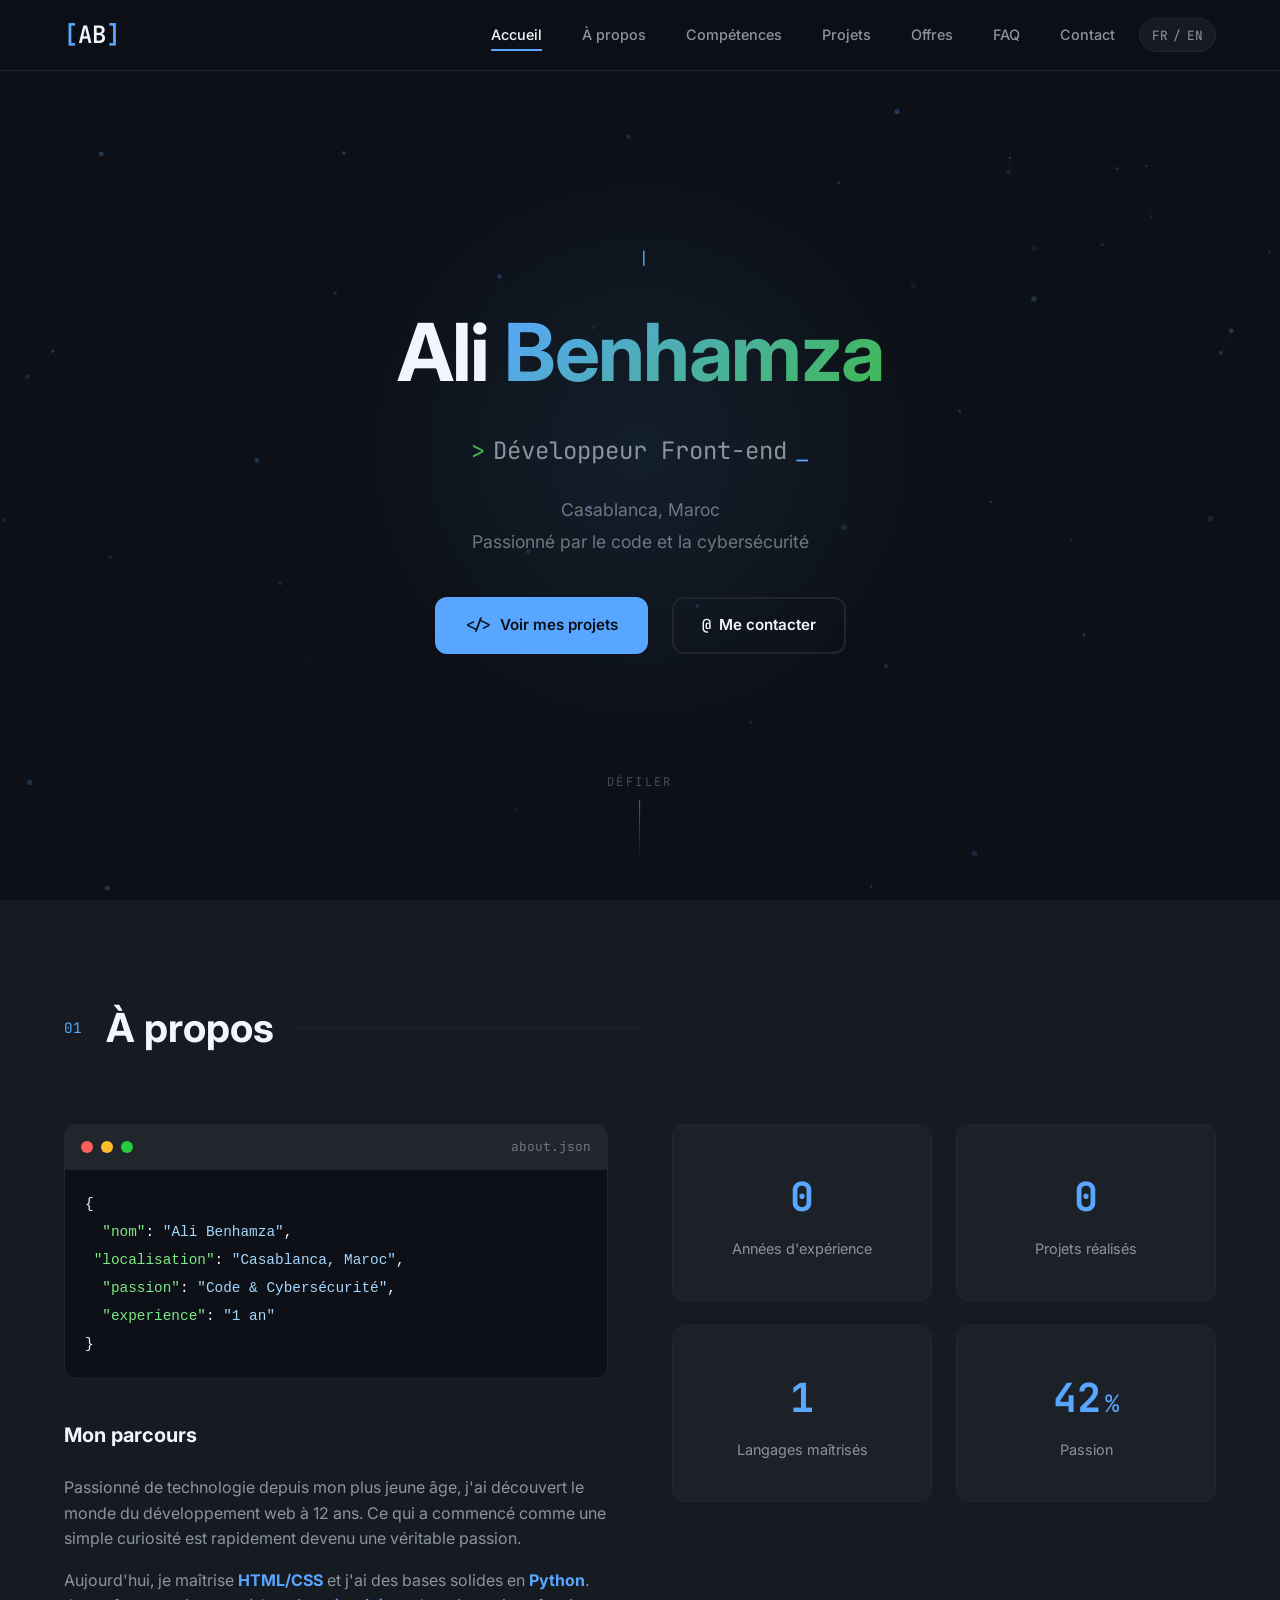
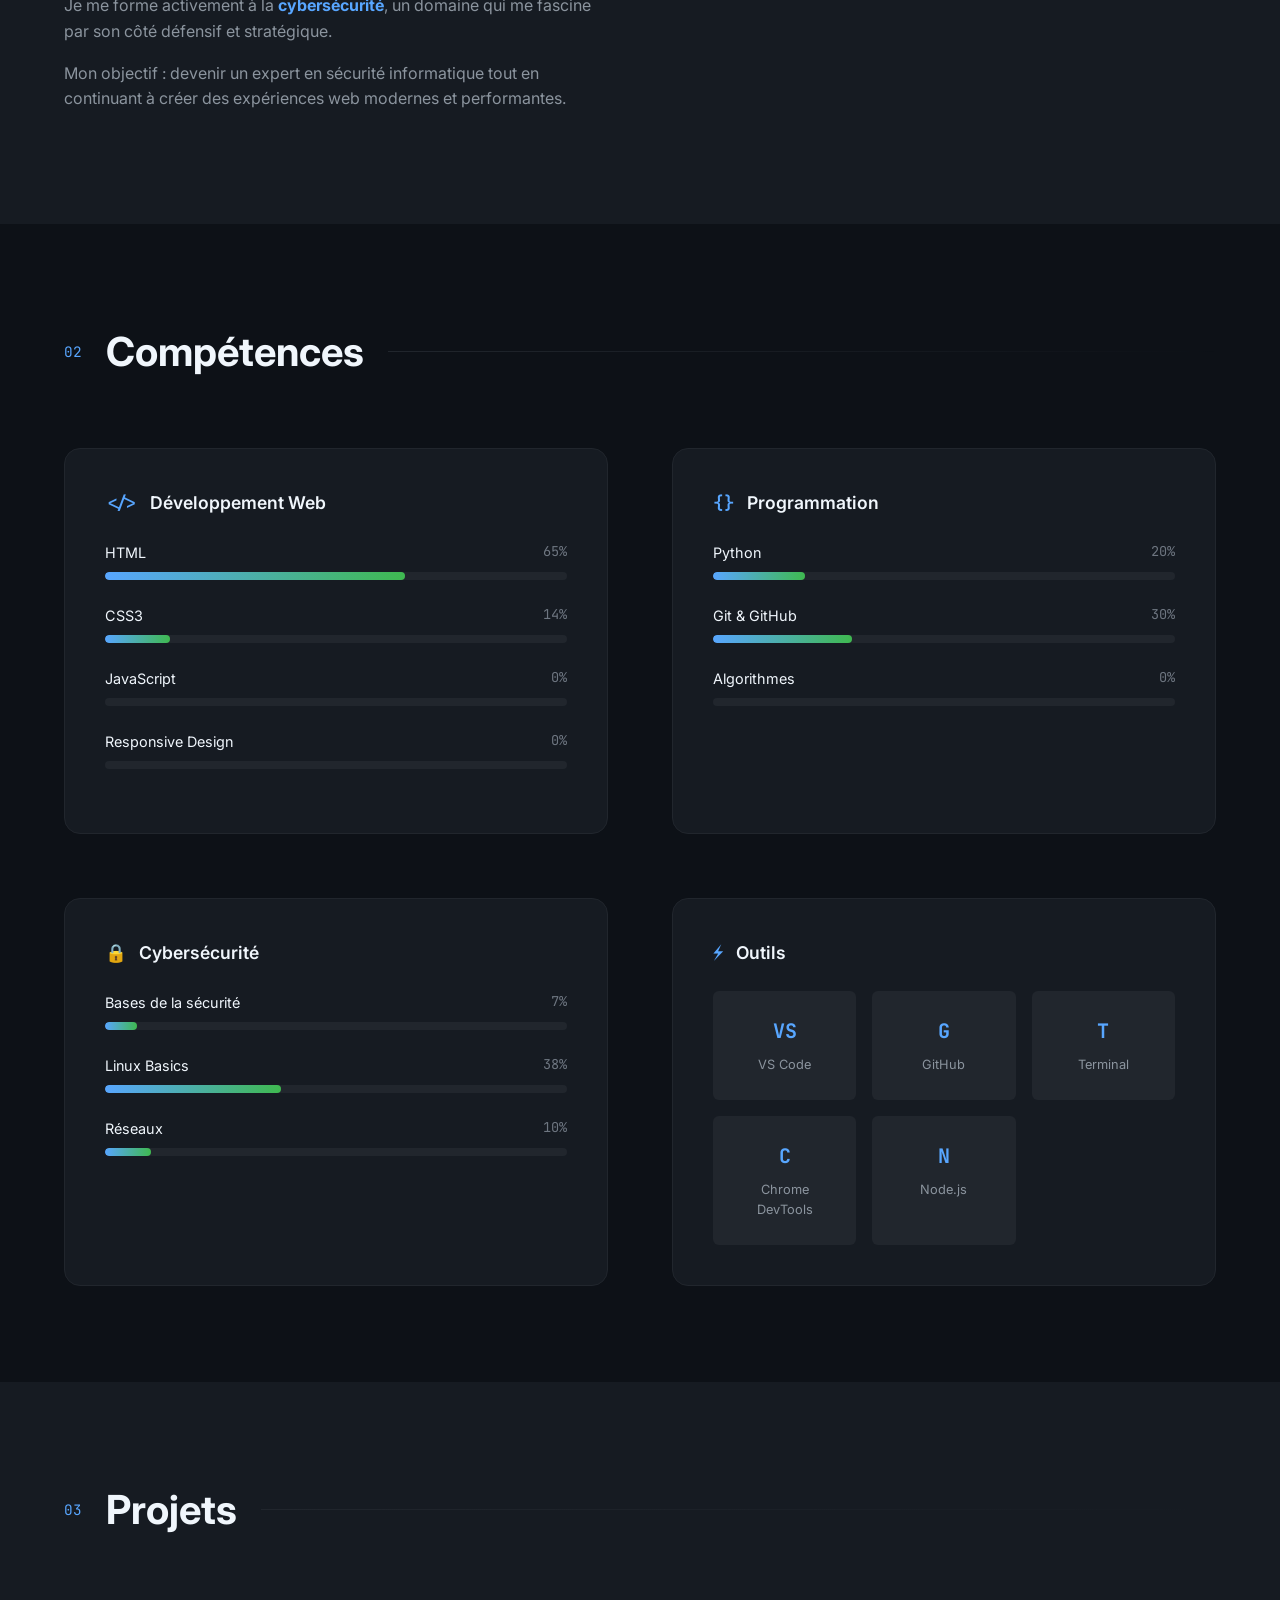
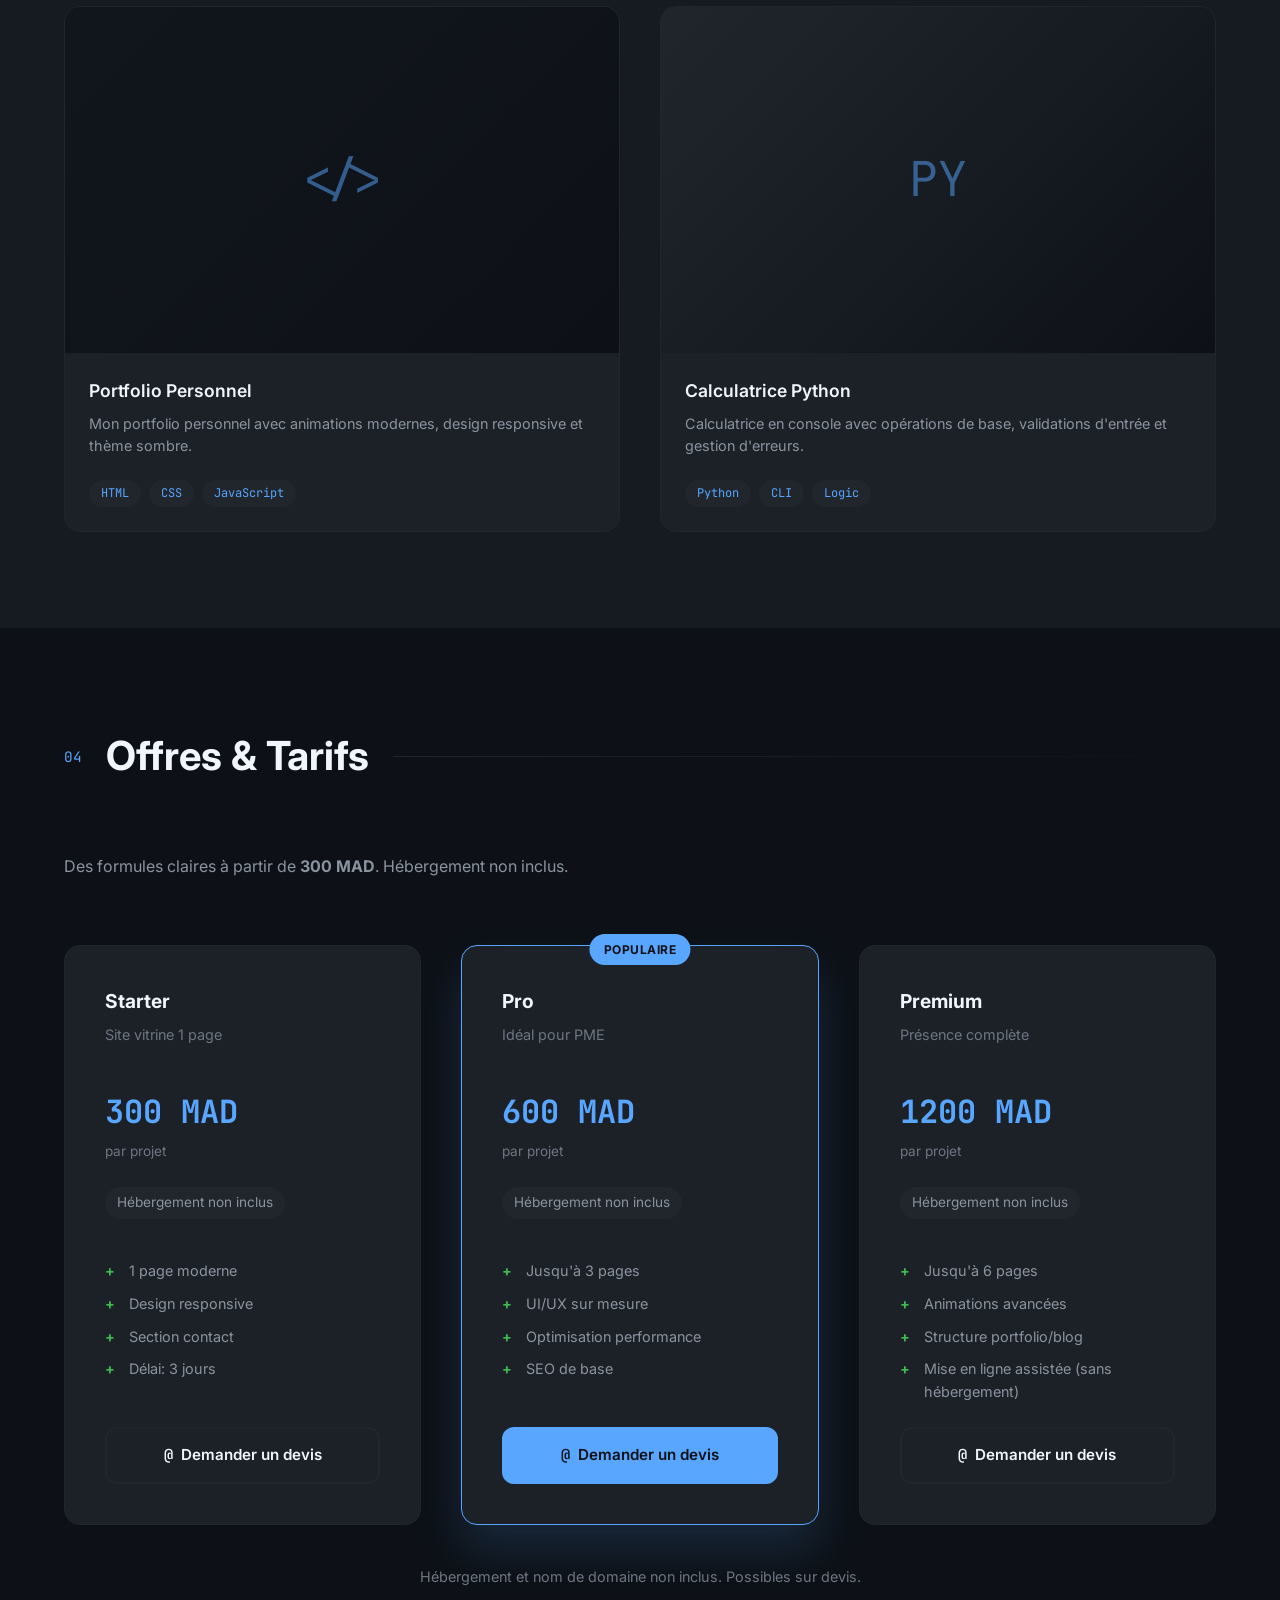
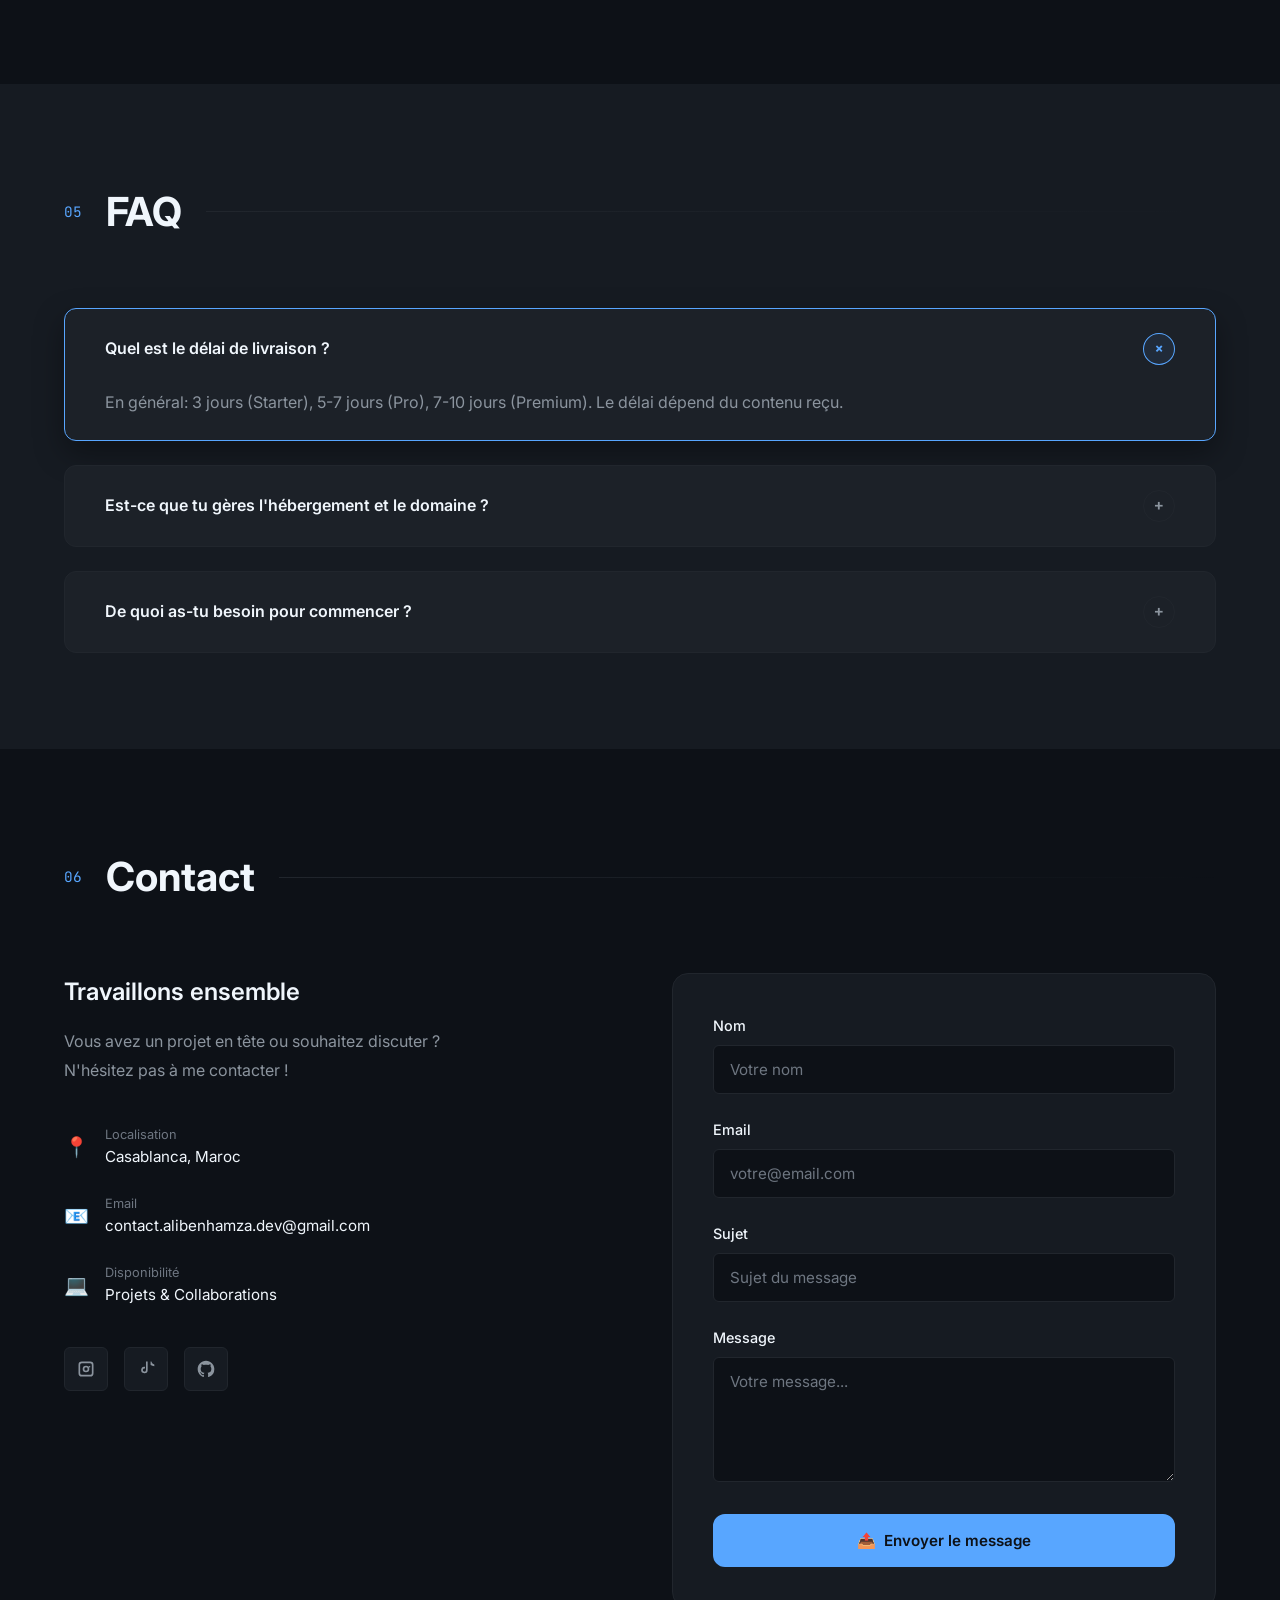
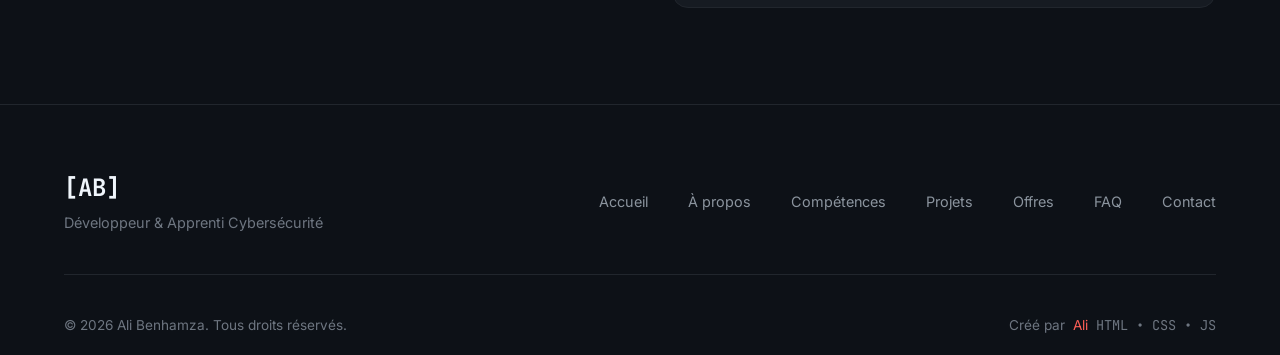
==== index.html @ 2763767e "script update infos removal" ====
<!DOCTYPE html>
<!--
  PORTFOLIO - ALI BENHAMZA
  Développeur Front-end & Apprenti Cybersécurité
  Casablanca, Maroc
  
  Ce portfolio a été créé avec HTML, CSS et JavaScript pur.
  Thème: Dark Cybersecurity avec accents bleu électrique et vert matrice.
-->
<html lang="fr">
<head>
    <!-- Meta tags essentiels -->
    <meta charset="UTF-8">
    <meta name="viewport" content="width=device-width, initial-scale=1.0">
    
    <!-- Titre et description pour SEO -->
    <title>Ali Benhamza | Développeur & Cybersécurité</title>
    <meta name="description" content="Portfolio d'Ali Benhamza, développeur passionné et apprenti en cybersécurité basé à Casablanca. Découvrez mes projets et compétences.">
    
    <!-- Google Fonts: Inter pour le texte, JetBrains Mono pour le code -->
    <link rel="preconnect" href="https://fonts.googleapis.com">
    <link rel="preconnect" href="https://fonts.gstatic.com" crossorigin>
    <link href="https://fonts.googleapis.com/css2?family=Inter:wght@300;400;500;600;700&family=JetBrains+Mono:wght@400;500;600&display=swap" rel="stylesheet">
    
    <!-- Feuille de styles principale -->
    <link rel="stylesheet" href="assets/styles.css">
</head>
<body data-lang="fr">
    <!-- ============================================ -->
    <!-- ANIMATION D'INTRODUCTION (2.5 secondes)     -->
    <!-- Affiche [AB] avec effet d'ouverture          -->
    <!-- ============================================ -->
    <div id="intro-animation" class="intro-overlay">
        <div class="intro-content">
            <span class="bracket bracket-left">[</span>
            <span class="initials">
                <span class="letter">A</span>
                <span class="letter">B</span>
            </span>
            <span class="bracket bracket-right">]</span>
        </div>
    </div>

    <!-- ============================================ -->
    <!-- ARRIÈRE-PLAN ANIMÉ (Particules)             -->
    <!-- Canvas pour l'effet de particules connectées -->
    <!-- ============================================ -->
    <canvas id="particles-canvas" class="particles-bg"></canvas>

    <!-- ============================================ -->
    <!-- NAVIGATION FIXE                              -->
    <!-- ============================================ -->
    <nav id="navbar" class="navbar">
        <div class="nav-container">
            <!-- Logo avec crochets [AB] -->
            <a href="#hero" class="nav-logo">
                <span class="logo-bracket">[</span>AB<span class="logo-bracket">]</span>
            </a>
            
            <div class="nav-right">
                <!-- Menu de navigation -->
                <ul class="nav-menu" id="nav-menu">
                    <li><a href="#hero" class="nav-link" data-section="hero" data-i18n="nav.home">Accueil</a></li>
                    <li><a href="#about" class="nav-link" data-section="about" data-i18n="nav.about">À propos</a></li>
                    <li><a href="#skills" class="nav-link" data-section="skills" data-i18n="nav.skills">Compétences</a></li>
                    <li><a href="#projects" class="nav-link" data-section="projects" data-i18n="nav.projects">Projets</a></li>
                    <li><a href="#pricing" class="nav-link" data-section="pricing" data-i18n="nav.pricing">Offres</a></li>
                    <li><a href="#faq" class="nav-link" data-section="faq" data-i18n="nav.faq">FAQ</a></li>
                    <li><a href="#contact" class="nav-link" data-section="contact" data-i18n="nav.contact">Contact</a></li>
                </ul>

                <!-- Bouton langue -->
                <button class="lang-toggle" id="lang-toggle" aria-label="Changer la langue" data-i18n-aria="nav.lang_toggle">
                    <span class="lang-option" data-lang="fr">FR</span>
                    <span class="lang-separator">/</span>
                    <span class="lang-option" data-lang="en">EN</span>
                </button>

                <!-- Bouton menu hamburger (mobile) -->
                <button class="nav-toggle" id="nav-toggle" aria-label="Menu" data-i18n-aria="nav.menu">
                    <span class="hamburger-line"></span>
                    <span class="hamburger-line"></span>
                    <span class="hamburger-line"></span>
                </button>
            </div>
        </div>
    </nav>

    <!-- ============================================ -->
    <!-- SECTION HERO (Page d'accueil)               -->
    <!-- ============================================ -->
    <section id="hero" class="hero">
        <div class="hero-content">
            <!-- Texte avec effet de typing -->
            <div class="hero-greeting">
                <span class="typing-text" id="typing-text"></span>
                <span class="cursor">|</span>
            </div>
            
            <!-- Titre principal -->
            <h1 class="hero-title">
                Ali <span class="highlight">Benhamza</span>
            </h1>
            
            <!-- Sous-titre avec rotation des rôles -->
            <p class="hero-subtitle">
                <span class="role-prefix">&gt;</span> 
                <span class="role-text" id="role-text">Développeur Front-end</span>
                <span class="cursor-blink">_</span>
            </p>
            
            <!-- Description -->
            <p class="hero-description" data-i18n-html="hero.description">
                Casablanca, Maroc<br>
                Passionné par le code et la cybersécurité
            </p>
            
            <!-- Boutons d'appel à l'action -->
            <div class="hero-cta">
                <a href="#projects" class="btn btn-primary">
                    <span class="btn-icon">&lt;/&gt;</span>
                    <span class="btn-text" data-i18n="hero.cta_projects">Voir mes projets</span>
                </a>
                <a href="#contact" class="btn btn-secondary">
                    <span class="btn-icon">@</span>
                    <span class="btn-text" data-i18n="hero.cta_contact">Me contacter</span>
                </a>
            </div>
        </div>
        
        <!-- Indicateur de scroll -->
        <div class="hero-scroll">
            <span class="scroll-text" data-i18n="hero.scroll">Défiler</span>
            <div class="scroll-line"></div>
        </div>
    </section>

    <!-- ============================================ -->
    <!-- SECTION À PROPOS                             -->
    <!-- ============================================ -->
    <section id="about" class="about">
        <div class="container">
            <!-- En-tête de section -->
            <div class="section-header">
                <span class="section-number">01</span>
                <h2 class="section-title" data-i18n="about.title">À propos</h2>
                <div class="section-line"></div>
            </div>
            
            <div class="about-content">
                <!-- Colonne de gauche: Code et histoire -->
                <div class="about-text">
                    <!-- Bloc de code style IDE -->
                    <div class="code-block">
                        <div class="code-header">
                            <span class="code-dot red"></span>
                            <span class="code-dot yellow"></span>
                            <span class="code-dot green"></span>
                            <span class="code-filename">about.json</span>
                        </div>
                        <pre class="code-content"><code data-i18n-html="about.code">{
  <span class="code-key">"nom"</span>: <span class="code-string">"Ali Benhamza"</span>,
  <span class="code-key">"localisation"</span>: <span class="code-string">"Casablanca, Maroc"</span>,
  <span class="code-key">"passion"</span>: <span class="code-string">"Code & Cybersécurité"</span>,
  <span class="code-key">"experience"</span>: <span class="code-string">"Depuis l'âge de 12 ans"</span>
}</code></pre>
                    </div>
                    
                    <!-- Texte de présentation -->
                    <div class="about-story">
                        <h3 class="about-subtitle" data-i18n="about.subtitle">Mon parcours</h3>
                        <p data-i18n="about.p1">
                            Passionné de technologie depuis mon plus jeune âge, j'ai découvert le monde du développement 
                            web à 12 ans. Ce qui a commencé comme une simple curiosité est rapidement devenu une véritable 
                            passion.
                        </p>
                        <p data-i18n-html="about.p2">
                            Aujourd'hui, je maîtrise <strong>HTML/CSS</strong> et j'ai des bases solides en <strong>Python</strong>. 
                            Je me forme activement à la <strong>cybersécurité</strong>, un domaine qui me fascine par son 
                            côté défensif et stratégique.
                        </p>
                        <p data-i18n="about.p3">
                            Mon objectif : devenir un expert en sécurité informatique tout en continuant 
                            à créer des expériences web modernes et performantes.
                        </p>
                    </div>
                </div>
                
                <!-- Colonne de droite: Statistiques -->
                <div class="about-stats">
                    <div class="stat-card">
                        <span class="stat-number" data-target="1">0</span>
                        <span class="stat-label" data-i18n="about.stats_years">Années d'expérience</span>
                    </div>
                    <div class="stat-card">
                        <span class="stat-number" data-target="2">0</span>
                        <span class="stat-label" data-i18n="about.stats_projects">Projets réalisés</span>
                    </div>
                    <div class="stat-card">
                        <span class="stat-number" data-target="3">0</span>
                        <span class="stat-label" data-i18n="about.stats_languages">Langages maîtrisés</span>
                    </div>
                    <div class="stat-card">
                        <span class="stat-number" data-target="100">0</span>
                        <span class="stat-suffix">%</span>
                        <span class="stat-label" data-i18n="about.stats_passion">Passion</span>
                    </div>
                </div>
            </div>
        </div>
    </section>

    <!-- ============================================ -->
    <!-- SECTION COMPÉTENCES                          -->
    <!-- ============================================ -->
    <section id="skills" class="skills">
        <div class="container">
            <div class="section-header">
                <span class="section-number">02</span>
                <h2 class="section-title" data-i18n="skills.title">Compétences</h2>
                <div class="section-line"></div>
            </div>
            
            <div class="skills-grid">
                <!-- Compétences Frontend -->
                <div class="skill-category">
                    <h3 class="category-title">
                        <span class="category-icon">&lt;/&gt;</span>
                        <span data-i18n="skills.web">Développement Web</span>
                    </h3>
                    <div class="skills-list">
                        <div class="skill-item" data-level="65">
                            <div class="skill-header">
                                <span class="skill-name" data-i18n="skills.skill_html">HTML</span>
                                <span class="skill-percent">65%</span>
                            </div>
                            <div class="skill-bar">
                                <div class="skill-progress"></div>
                            </div>
                        </div>
                        <div class="skill-item" data-level="14">
                            <div class="skill-header">
                                <span class="skill-name" data-i18n="skills.skill_css">CSS3</span>
                                <span class="skill-percent">14%</span>
                            </div>
                            <div class="skill-bar">
                                <div class="skill-progress"></div>
                            </div>
                        </div>
                        <div class="skill-item" data-level="0">
                            <div class="skill-header">
                                <span class="skill-name" data-i18n="skills.skill_js">JavaScript</span>
                                <span class="skill-percent">0%</span>
                            </div>
                            <div class="skill-bar">
                                <div class="skill-progress"></div>
                            </div>
                        </div>
                        <div class="skill-item" data-level="0">
                            <div class="skill-header">
                                <span class="skill-name" data-i18n="skills.skill_responsive">Responsive Design</span>
                                <span class="skill-percent">0%</span>
                            </div>
                            <div class="skill-bar">
                                <div class="skill-progress"></div>
                            </div>
                        </div>
                    </div>
                </div>
                
                <!-- Programmation -->
                <div class="skill-category">
                    <h3 class="category-title">
                        <span class="category-icon">{}</span>
                        <span data-i18n="skills.programming">Programmation</span>
                    </h3>
                    <div class="skills-list">
                        <div class="skill-item" data-level="20">
                            <div class="skill-header">
                                <span class="skill-name" data-i18n="skills.skill_python">Python</span>
                                <span class="skill-percent">20%</span>
                            </div>
                            <div class="skill-bar">
                                <div class="skill-progress"></div>
                            </div>
                        </div>
                        <div class="skill-item" data-level="30">
                            <div class="skill-header">
                                <span class="skill-name" data-i18n="skills.skill_git">Git & GitHub</span>
                                <span class="skill-percent">30%</span>
                            </div>
                            <div class="skill-bar">
                                <div class="skill-progress"></div>
                            </div>
                        </div>
                        <div class="skill-item" data-level="0">
                            <div class="skill-header">
                                <span class="skill-name" data-i18n="skills.skill_algorithms">Algorithmes</span>
                                <span class="skill-percent">0%</span>
                            </div>
                            <div class="skill-bar">
                                <div class="skill-progress"></div>
                            </div>
                        </div>
                    </div>
                </div>
                
                <!-- Cybersécurité -->
                <div class="skill-category">
                    <h3 class="category-title">
                        <span class="category-icon">🔒</span>
                        <span data-i18n="skills.security">Cybersécurité</span>
                    </h3>
                    <div class="skills-list">
                        <div class="skill-item" data-level="7">
                            <div class="skill-header">
                                <span class="skill-name" data-i18n="skills.skill_security_basics">Bases de la sécurité</span>
                                <span class="skill-percent">7%</span>
                            </div>
                            <div class="skill-bar">
                                <div class="skill-progress"></div>
                            </div>
                        </div>
                        <div class="skill-item" data-level="38">
                            <div class="skill-header">
                                <span class="skill-name" data-i18n="skills.skill_linux">Linux Basics</span>
                                <span class="skill-percent">38%</span>
                            </div>
                            <div class="skill-bar">
                                <div class="skill-progress"></div>
                            </div>
                        </div>
                        <div class="skill-item" data-level="10">
                            <div class="skill-header">
                                <span class="skill-name" data-i18n="skills.skill_networks">Réseaux</span>
                                <span class="skill-percent">10%</span>
                            </div>
                            <div class="skill-bar">
                                <div class="skill-progress"></div>
                            </div>
                        </div>
                    </div>
                </div>
                
                <!-- Outils -->
                <div class="skill-category">
                    <h3 class="category-title">
                        <span class="category-icon">⚡</span>
                        <span data-i18n="skills.tools">Outils</span>
                    </h3>
                    <div class="tools-grid">
                        <div class="tool-item">
                            <span class="tool-icon">VS</span>
                            <span class="tool-name">VS Code</span>
                        </div>
                        <div class="tool-item">
                            <span class="tool-icon">G</span>
                            <span class="tool-name">GitHub</span>
                        </div>
                        <div class="tool-item">
                            <span class="tool-icon">T</span>
                            <span class="tool-name">Terminal</span>
                        </div>
                        <div class="tool-item">
                            <span class="tool-icon">C</span>
                            <span class="tool-name">Chrome DevTools</span>
                        </div>
                        <div class="tool-item">
                            <span class="tool-icon">N</span>
                            <span class="tool-name">Node.js</span>
                        </div>
                    </div>
                </div>
            </div>
        </div>
    </section>

    <!-- ============================================ -->
    <!-- SECTION PROJETS                              -->
    <!-- ============================================ -->
    <section id="projects" class="projects">
        <div class="container">
            <div class="section-header">
                <span class="section-number">03</span>
                <h2 class="section-title" data-i18n="projects.title">Projets</h2>
                <div class="section-line"></div>
            </div>
            
            <div class="projects-grid">
                <!-- Projet 1: Portfolio -->
                <article class="project-card">
                    <div class="project-image">
                        <iframe class="project-iframe" src="https://alibenhamza331-eng.github.io/alibenhamza-dev/" title="Portfolio Personnel" loading="lazy" referrerpolicy="no-referrer"></iframe>
                        <div class="project-placeholder project-placeholder-overlay">
                            <span class="placeholder-icon">&lt;/&gt;</span>
                        </div>
                        <div class="project-overlay">
                            <div class="project-links">
                                <!-- Lien vers le site en ligne -->
                                <a href="https://alibenhamza331-eng.github.io/alibenhamza-dev/" target="_blank" rel="noopener noreferrer" class="project-link" aria-label="Voir le projet" data-i18n-aria="projects.view_project">
                                    <svg viewBox="0 0 24 24" fill="none" stroke="currentColor" stroke-width="2">
                                        <path d="M18 13v6a2 2 0 0 1-2 2H5a2 2 0 0 1-2-2V8a2 2 0 0 1 2-2h6"></path>
                                        <polyline points="15 3 21 3 21 9"></polyline>
                                        <line x1="10" y1="14" x2="21" y2="3"></line>
                                    </svg>
                                </a>
                                <!-- Lien GitHub -->
                                <a href="https://github.com/alibenhamza331-eng" class="project-link" aria-label="Code source" data-i18n-aria="projects.source_code" target="_blank" rel="noopener noreferrer">
                                    <svg viewBox="0 0 24 24" fill="none" stroke="currentColor" stroke-width="2">
                                        <path d="M9 19c-5 1.5-5-2.5-7-3m14 6v-3.87a3.37 3.37 0 0 0-.94-2.61c3.14-.35 6.44-1.54 6.44-7A5.44 5.44 0 0 0 20 4.77 5.07 5.07 0 0 0 19.91 1S18.73.65 16 2.48a13.38 13.38 0 0 0-7 0C6.27.65 5.09 1 5.09 1A5.07 5.07 0 0 0 5 4.77a5.44 5.44 0 0 0-1.5 3.78c0 5.42 3.3 6.61 6.44 7A3.37 3.37 0 0 0 9 18.13V22"></path>
                                    </svg>
                                </a>
                            </div>
                        </div>
                    </div>
                    <div class="project-content">
                        <h3 class="project-title" data-i18n="projects.p1_title">Portfolio Personnel</h3>
                        <p class="project-description" data-i18n="projects.p1_desc">
                            Mon portfolio personnel avec animations modernes, design responsive et thème sombre.
                        </p>
                        <div class="project-tags">
                            <span class="tag">HTML</span>
                            <span class="tag">CSS</span>
                            <span class="tag">JavaScript</span>
                        </div>
                    </div>
                </article>

                <!-- Projet 2: Calculatrice Python -->
                <article class="project-card">
                    <div class="project-image">
                        <div class="project-placeholder">
                            <span class="placeholder-icon">PY</span>
                        </div>
                        <div class="project-overlay">
                            <div class="project-links">
                                <a href="assets/scripts/calculatrice.txt" class="project-link" data-script-link data-script-fr="assets/scripts/calculatrice.txt" data-script-en="assets/scripts/calculator.txt" data-i18n-aria="projects.view_script" aria-label="Voir le script" target="_blank" rel="noopener noreferrer">
                                    <svg viewBox="0 0 24 24" fill="none" stroke="currentColor" stroke-width="2">
                                        <path d="M14 2H6a2 2 0 0 0-2 2v16a2 2 0 0 0 2 2h12a2 2 0 0 0 2-2V8z"></path>
                                        <polyline points="14 2 14 8 20 8"></polyline>
                                        <line x1="8" y1="13" x2="16" y2="13"></line>
                                        <line x1="8" y1="17" x2="13" y2="17"></line>
                                    </svg>
                                </a>
                                <a href="https://github.com/alibenhamza331-eng" class="project-link" aria-label="Code source" data-i18n-aria="projects.source_code" target="_blank" rel="noopener noreferrer">
                                    <svg viewBox="0 0 24 24" fill="none" stroke="currentColor" stroke-width="2">
                                        <path d="M9 19c-5 1.5-5-2.5-7-3m14 6v-3.87a3.37 3.37 0 0 0-.94-2.61c3.14-.35 6.44-1.54 6.44-7A5.44 5.44 0 0 0 20 4.77 5.07 5.07 0 0 0 19.91 1S18.73.65 16 2.48a13.38 13.38 0 0 0-7 0C6.27.65 5.09 1 5.09 1A5.07 5.07 0 0 0 5 4.77a5.44 5.44 0 0 0-1.5 3.78c0 5.42 3.3 6.61 6.44 7A3.37 3.37 0 0 0 9 18.13V22"></path>
                                    </svg>
                                </a>
                            </div>
                        </div>
                    </div>
                    <div class="project-content">
                        <h3 class="project-title" data-i18n="projects.p2_title">Calculatrice Python</h3>
                        <p class="project-description" data-i18n="projects.p2_desc">
                            Calculatrice en console avec opérations de base, validations d'entrée et gestion d'erreurs.
                        </p>
                        <div class="project-tags">
                            <span class="tag">Python</span>
                            <span class="tag">CLI</span>
                            <span class="tag">Logic</span>
                        </div>
                    </div>
                </article>
            </div>
        </div>
    </section>

    <!-- ============================================ -->
    <!-- SECTION OFFRES & TARIFS                      -->
    <!-- ============================================ -->
    <section id="pricing" class="pricing">
        <div class="container">
            <div class="section-header">
                <span class="section-number">04</span>
                <h2 class="section-title" data-i18n="pricing.title">Offres & Tarifs</h2>
                <div class="section-line"></div>
            </div>

            <p class="section-intro" data-i18n-html="pricing.lead">
                Des formules claires à partir de <strong>300 MAD</strong>. Hébergement non inclus.
            </p>

            <div class="pricing-grid">
                <article class="plan-card">
                    <div class="plan-header">
                        <h3 class="plan-title" data-i18n="pricing.starter.name">Starter</h3>
                        <p class="plan-tagline" data-i18n="pricing.starter.tagline">Site vitrine 1 page</p>
                    </div>
                    <div class="plan-price">
                        <span class="price-amount" data-i18n="pricing.starter.price">300 MAD</span>
                        <span class="price-note" data-i18n="pricing.per_project">par projet</span>
                    </div>
                    <p class="plan-note" data-i18n="pricing.no_hosting">Hébergement non inclus</p>
                    <ul class="plan-features">
                        <li data-i18n="pricing.starter.f1">1 page moderne</li>
                        <li data-i18n="pricing.starter.f2">Design responsive</li>
                        <li data-i18n="pricing.starter.f3">Section contact</li>
                        <li data-i18n="pricing.starter.f4">Délai: 3 jours</li>
                    </ul>
                    <a href="#contact" class="btn btn-secondary plan-cta">
                        <span class="btn-icon">@</span>
                        <span class="btn-text" data-i18n="pricing.cta">Demander un devis</span>
                    </a>
                </article>

                <article class="plan-card featured">
                    <span class="plan-badge" data-i18n="pricing.badge_popular">Populaire</span>
                    <div class="plan-header">
                        <h3 class="plan-title" data-i18n="pricing.pro.name">Pro</h3>
                        <p class="plan-tagline" data-i18n="pricing.pro.tagline">Idéal pour PME</p>
                    </div>
                    <div class="plan-price">
                        <span class="price-amount" data-i18n="pricing.pro.price">600 MAD</span>
                        <span class="price-note" data-i18n="pricing.per_project">par projet</span>
                    </div>
                    <p class="plan-note" data-i18n="pricing.no_hosting">Hébergement non inclus</p>
                    <ul class="plan-features">
                        <li data-i18n="pricing.pro.f1">Jusqu'à 3 pages</li>
                        <li data-i18n="pricing.pro.f2">UI/UX sur mesure</li>
                        <li data-i18n="pricing.pro.f3">Optimisation performance</li>
                        <li data-i18n="pricing.pro.f4">SEO de base</li>
                    </ul>
                    <a href="#contact" class="btn btn-primary plan-cta">
                        <span class="btn-icon">@</span>
                        <span class="btn-text" data-i18n="pricing.cta">Demander un devis</span>
                    </a>
                </article>

                <article class="plan-card">
                    <div class="plan-header">
                        <h3 class="plan-title" data-i18n="pricing.premium.name">Premium</h3>
                        <p class="plan-tagline" data-i18n="pricing.premium.tagline">Présence complète</p>
                    </div>
                    <div class="plan-price">
                        <span class="price-amount" data-i18n="pricing.premium.price">1200 MAD</span>
                        <span class="price-note" data-i18n="pricing.per_project">par projet</span>
                    </div>
                    <p class="plan-note" data-i18n="pricing.no_hosting">Hébergement non inclus</p>
                    <ul class="plan-features">
                        <li data-i18n="pricing.premium.f1">Jusqu'à 6 pages</li>
                        <li data-i18n="pricing.premium.f2">Animations avancées</li>
                        <li data-i18n="pricing.premium.f3">Structure portfolio/blog</li>
                        <li data-i18n="pricing.premium.f4">Mise en ligne assistée (sans hébergement)</li>
                    </ul>
                    <a href="#contact" class="btn btn-secondary plan-cta">
                        <span class="btn-icon">@</span>
                        <span class="btn-text" data-i18n="pricing.cta">Demander un devis</span>
                    </a>
                </article>
            </div>

            <p class="pricing-footnote" data-i18n="pricing.footnote">
                Hébergement et nom de domaine non inclus. Possibles sur devis.
            </p>
        </div>
    </section>

    <!-- ============================================ -->
    <!-- SECTION FAQ                                  -->
    <!-- ============================================ -->
    <section id="faq" class="faq">
        <div class="container">
            <div class="section-header">
                <span class="section-number">05</span>
                <h2 class="section-title" data-i18n="faq.title">FAQ</h2>
                <div class="section-line"></div>
            </div>

            <div class="faq-list">
                <details class="faq-item" open>
                    <summary class="faq-question">
                        <span class="faq-question-text" data-i18n="faq.q1">Quel est le délai de livraison ?</span>
                        <span class="faq-icon" aria-hidden="true">+</span>
                    </summary>
                    <div class="faq-answer">
                        <p data-i18n="faq.a1">
                            En général: 3 jours (Starter), 5-7 jours (Pro), 7-10 jours (Premium), selon le contenu fourni.
                        </p>
                    </div>
                </details>

                <details class="faq-item">
                    <summary class="faq-question">
                        <span class="faq-question-text" data-i18n="faq.q2">Est-ce que tu gères l'hébergement et le domaine ?</span>
                        <span class="faq-icon" aria-hidden="true">+</span>
                    </summary>
                    <div class="faq-answer">
                        <p data-i18n="faq.a2">
                            L'hébergement et le nom de domaine ne sont pas inclus, mais je peux aider à choisir et mettre en ligne.
                        </p>
                    </div>
                </details>

                <details class="faq-item">
                    <summary class="faq-question">
                        <span class="faq-question-text" data-i18n="faq.q4">De quoi as-tu besoin pour commencer ?</span>
                        <span class="faq-icon" aria-hidden="true">+</span>
                    </summary>
                    <div class="faq-answer">
                        <p data-i18n="faq.a4">
                            Un brief clair, vos textes, logo, couleurs souhaitées et quelques exemples de sites que vous aimez.
                        </p>
                    </div>
                </details>
            </div>
        </div>
    </section>

    <!-- ============================================ -->
    <!-- SECTION CONTACT                              -->
    <!-- Formulaire connecté à Google Apps Script    -->
    <!-- ============================================ -->
    <section id="contact" class="contact">
        <div class="container">
            <div class="section-header">
                <span class="section-number">06</span>
                <h2 class="section-title" data-i18n="contact.title">Contact</h2>
                <div class="section-line"></div>
            </div>
            
            <div class="contact-content">
                <!-- Informations de contact -->
                <div class="contact-info">
                    <h3 class="contact-subtitle" data-i18n="contact.subtitle">Travaillons ensemble</h3>
                    <p class="contact-text" data-i18n-html="contact.text">
                        Vous avez un projet en tête ou souhaitez discuter ?<br>
                        N'hésitez pas à me contacter !
                    </p>
                    
                    <div class="contact-details">
                        <div class="contact-item">
                            <span class="contact-icon">📍</span>
                            <div class="contact-detail">
                                <span class="detail-label" data-i18n="contact.location_label">Localisation</span>
                                <span class="detail-value" data-i18n="contact.location_value">Casablanca, Maroc</span>
                            </div>
                        </div>
                        <div class="contact-item">
                            <span class="contact-icon">📧</span>
                            <div class="contact-detail">
                                <span class="detail-label" data-i18n="contact.email_label">Email</span>
                                <span class="detail-value">contact.alibenhamza.dev@gmail.com</span>
                            </div>
                        </div>
                        <div class="contact-item">
                            <span class="contact-icon">💻</span>
                            <div class="contact-detail">
                                <span class="detail-label" data-i18n="contact.availability_label">Disponibilité</span>
                                <span class="detail-value" data-i18n="contact.availability_value">Projets & Collaborations</span>
                            </div>
                        </div>
                    </div>
                    
                    <!-- Liens sociaux -->
                    <div class="social-links">
                        <a href="https://www.instagram.com/Aliben_dev" class="social-link" aria-label="Instagram" target="_blank" rel="noopener noreferrer">
                            <svg viewBox="0 0 24 24" fill="currentColor" aria-hidden="true">
                                <path d="M7 3h10a4 4 0 0 1 4 4v10a4 4 0 0 1-4 4H7a4 4 0 0 1-4-4V7a4 4 0 0 1 4-4zm10 2H7a2 2 0 0 0-2 2v10a2 2 0 0 0 2 2h10a2 2 0 0 0 2-2V7a2 2 0 0 0-2-2zm-5 3a4 4 0 1 1 0 8 4 4 0 0 1 0-8zm0 2a2 2 0 1 0 0 4 2 2 0 0 0 0-4zm5.25-.75a1 1 0 1 1-2 0 1 1 0 0 1 2 0z"/>
                            </svg>
                        </a>
                        <a href="https://www.tiktok.com/@Aliben_dev" class="social-link" aria-label="TikTok" target="_blank" rel="noopener noreferrer">
                            <svg viewBox="0 0 24 24" fill="currentColor" aria-hidden="true">
                                <path d="M14 3v10.1a3.9 3.9 0 1 1-3.2-3.8v2.2a1.9 1.9 0 1 0 1.2 1.8V3h2zm4.5 0c.4 1.8 1.7 3.2 3.5 3.6v2.1c-1.6-.1-3.1-.6-4.5-1.5V3h1z"/>
                            </svg>
                        </a>
                        <a href="https://github.com/alibenhamza331-eng" class="social-link" aria-label="GitHub" target="_blank" rel="noopener noreferrer">
                            <svg viewBox="0 0 24 24" fill="currentColor" aria-hidden="true">
                                <path d="M12 2c-5.52 0-10 4.48-10 10 0 4.42 2.87 8.17 6.84 9.49.5.09.68-.22.68-.48 0-.24-.01-.86-.01-1.69-2.78.6-3.37-1.2-3.37-1.2-.46-1.17-1.12-1.48-1.12-1.48-.91-.62.07-.61.07-.61 1 .07 1.53 1.03 1.53 1.03.9 1.54 2.36 1.09 2.94.83.09-.65.35-1.09.64-1.34-2.22-.25-4.56-1.11-4.56-4.95 0-1.09.39-1.98 1.03-2.68-.1-.25-.45-1.27.1-2.65 0 0 .84-.27 2.75 1.02.8-.22 1.66-.33 2.51-.34.85.01 1.71.12 2.51.34 1.9-1.29 2.74-1.02 2.74-1.02.56 1.38.21 2.4.11 2.65.64.7 1.03 1.59 1.03 2.68 0 3.85-2.34 4.7-4.57 4.95.36.31.69.92.69 1.86 0 1.34-.01 2.42-.01 2.75 0 .27.18.58.69.48A10.01 10.01 0 0 0 22 12c0-5.52-4.48-10-10-10z"/>
                            </svg>
                        </a>
                    </div>
                </div>
                
                <!-- Formulaire de contact -->
                <form class="contact-form" id="contact-form">
                    <div class="form-group">
                        <label for="name" class="form-label" data-i18n="contact.form.name_label">Nom</label>
                        <input type="text" id="name" name="name" class="form-input" placeholder="Votre nom" data-i18n-placeholder="contact.form.name_placeholder" required>
                    </div>
                    <div class="form-group">
                        <label for="email" class="form-label" data-i18n="contact.form.email_label">Email</label>
                        <input type="email" id="email" name="email" class="form-input" placeholder="votre@email.com" data-i18n-placeholder="contact.form.email_placeholder" required>
                    </div>
                    <div class="form-group">
                        <label for="subject" class="form-label" data-i18n="contact.form.subject_label">Sujet</label>
                        <input type="text" id="subject" name="subject" class="form-input" placeholder="Sujet du message" data-i18n-placeholder="contact.form.subject_placeholder" required>
                    </div>
                    <div class="form-group">
                        <label for="message" class="form-label" data-i18n="contact.form.message_label">Message</label>
                        <textarea id="message" name="message" class="form-textarea" rows="5" placeholder="Votre message..." data-i18n-placeholder="contact.form.message_placeholder" required></textarea>
                    </div>
                    <!-- Bouton d'envoi - Change de couleur quand le message est envoyé (#2F7832) -->
                    <button type="submit" class="btn btn-primary btn-full" id="submit-btn">
                        <span class="btn-icon">📤</span>
                        <span class="btn-text" data-i18n="contact.form.submit">Envoyer le message</span>
                    </button>
                </form>
            </div>
        </div>
    </section>

    <!-- ============================================ -->
    <!-- FOOTER                                       -->
    <!-- ============================================ -->
    <footer class="footer">
        <div class="container">
            <div class="footer-content">
                <div class="footer-brand">
                    <span class="footer-logo">[AB]</span>
                    <p class="footer-tagline" data-i18n="footer.tagline">Développeur & Apprenti Cybersécurité</p>
                </div>
                <div class="footer-links">
                    <a href="#hero" data-i18n="nav.home">Accueil</a>
                    <a href="#about" data-i18n="nav.about">À propos</a>
                    <a href="#skills" data-i18n="nav.skills">Compétences</a>
                    <a href="#projects" data-i18n="nav.projects">Projets</a>
                    <a href="#pricing" data-i18n="nav.pricing">Offres</a>
                    <a href="#faq" data-i18n="nav.faq">FAQ</a>
                    <a href="#contact" data-i18n="nav.contact">Contact</a>
                </div>
            </div>
            <div class="footer-bottom">
                <p class="footer-copyright" data-i18n-html="footer.copyright">
                    &copy; 2026 Ali Benhamza. Tous droits réservés.
                </p>
                <p class="footer-built">
                    <span class="built-with" data-i18n="footer.built_with">Créé par</span>
                    <span class="heart">Ali</span>
                    <span class="tech">HTML • CSS • JS</span>
                </p>
            </div>
        </div>
    </footer>

    <!-- ============================================ -->
    <!-- BOUTON RETOUR EN HAUT                        -->
    <!-- ============================================ -->
    <button id="back-to-top" class="back-to-top" aria-label="Retour en haut" data-i18n-aria="global.back_to_top">
        <svg viewBox="0 0 24 24" fill="none" stroke="currentColor" stroke-width="2">
            <polyline points="18 15 12 9 6 15"></polyline>
        </svg>
    </button>

    <!-- ============================================ -->
    <!-- SCRIPTS JAVASCRIPT                           -->
    <!-- ============================================ -->
    <script src="script.js"></script>
</body>
</html>
---- assets/styles.css ----
/* ============================================
   PORTFOLIO - ALI BENHAMZA
   Theme: Dark Cybersecurity
   Colors: Onyx/Deep Slate + Electric Blue accents
   ============================================ */

/* Variables CSS */
:root {
    /* Couleurs principales - Theme sombre élégant */
    --color-bg-primary: #0d1117;       /* Onyx profond */
    --color-bg-secondary: #161b22;     /* Deep Slate */
    --color-bg-tertiary: #21262d;      /* Légèrement plus clair */
    --color-bg-card: #1c2128;          /* Cartes */
    
    /* Accents - Bleu électrique cyber */
    --color-accent-primary: #58a6ff;   /* Bleu électrique */
    --color-accent-secondary: #3fb950; /* Vert matrice */
    --color-accent-glow: rgba(88, 166, 255, 0.3);
    
    /* Textes */
    --color-text-primary: #f0f6fc;     /* Blanc cassé */
    --color-text-secondary: #8b949e;   /* Gris clair */
    --color-text-muted: #6e7681;       /* Gris muet */
    
    /* Typographie */
    --font-primary: 'Inter', -apple-system, BlinkMacSystemFont, sans-serif;
    --font-mono: 'JetBrains Mono', 'Fira Code', monospace;
    
    /* Espacements */
    --spacing-xs: 0.5rem;
    --spacing-sm: 1rem;
    --spacing-md: 1.5rem;
    --spacing-lg: 2.5rem;
    --spacing-xl: 4rem;
    --spacing-xxl: 6rem;
    
    /* Transitions */
    --transition-fast: 0.2s ease;
    --transition-normal: 0.3s ease;
    --transition-slow: 0.5s ease;
    
    /* Border radius */
    --radius-sm: 6px;
    --radius-md: 12px;
    --radius-lg: 16px;
}

/* Reset et base */
*, *::before, *::after {
    margin: 0;
    padding: 0;
    box-sizing: border-box;
}

html {
    scroll-behavior: smooth;
    font-size: 16px;
}

body {
    font-family: var(--font-primary);
    background-color: var(--color-bg-primary);
    color: var(--color-text-primary);
    line-height: 1.6;
    overflow-x: hidden;
    -webkit-font-smoothing: antialiased;
    -moz-osx-font-smoothing: grayscale;
}

a {
    color: inherit;
    text-decoration: none;
    transition: color var(--transition-fast);
}

ul {
    list-style: none;
}

img {
    max-width: 100%;
    display: block;
}

/* Container */
.container {
    width: 100%;
    max-width: 1200px;
    margin: 0 auto;
    padding: 0 var(--spacing-md);
}

/* ============================================
   ANIMATION D'INTRODUCTION
   ============================================ */
.intro-overlay {
    position: fixed;
    top: 0;
    left: 0;
    width: 100%;
    height: 100%;
    background: var(--color-bg-primary);
    display: flex;
    align-items: center;
    justify-content: center;
    z-index: 9999;
    animation: introFadeOut 0.5s ease 2.5s forwards;
}

.intro-content {
    display: flex;
    align-items: center;
    font-family: var(--font-mono);
    font-size: 4rem;
    font-weight: 600;
}

.bracket {
    color: var(--color-accent-primary);
    animation: bracketOpen 0.6s ease forwards;
    opacity: 0;
}

.bracket-left {
    transform: translateX(30px);
    animation-delay: 0.2s;
}

.bracket-right {
    transform: translateX(-30px);
    animation-delay: 0.2s;
}

.initials {
    display: flex;
    overflow: hidden;
    margin: 0 0.5rem;
}

.letter {
    color: var(--color-text-primary);
    opacity: 0;
    transform: translateY(20px);
    animation: letterReveal 0.5s ease forwards;
    text-shadow: 0 0 30px var(--color-accent-glow);
}

.letter:first-child {
    animation-delay: 0.8s;
}

.letter:last-child {
    animation-delay: 1s;
}

/* Glitch effect sur les lettres */
.initials::after {
    content: '';
    position: absolute;
    top: 0;
    left: 0;
    width: 100%;
    height: 100%;
    background: linear-gradient(
        transparent 0%,
        rgba(88, 166, 255, 0.1) 50%,
        transparent 100%
    );
    animation: glitchScan 0.3s ease 1.5s;
    opacity: 0;
}

@keyframes bracketOpen {
    to {
        opacity: 1;
        transform: translateX(0);
    }
}

@keyframes letterReveal {
    to {
        opacity: 1;
        transform: translateY(0);
    }
}

@keyframes glitchScan {
    0%, 100% { opacity: 0; transform: translateY(-100%); }
    50% { opacity: 1; transform: translateY(100%); }
}

@keyframes introFadeOut {
    to {
        opacity: 0;
        visibility: hidden;
    }
}

/* ============================================
   PARTICULES D'ARRIÈRE-PLAN
   ============================================ */
.particles-bg {
    position: fixed;
    top: 0;
    left: 0;
    width: 100%;
    height: 100%;
    pointer-events: none;
    z-index: 0;
    opacity: 0.4;
}

/* ============================================
   NAVIGATION
   ============================================ */
.navbar {
    position: fixed;
    top: 0;
    left: 0;
    width: 100%;
    z-index: 1000;
    background: rgba(13, 17, 23, 0.8);
    backdrop-filter: blur(12px);
    -webkit-backdrop-filter: blur(12px);
    border-bottom: 1px solid rgba(48, 54, 61, 0.5);
    transition: all var(--transition-normal);
}

.navbar.scrolled {
    background: rgba(13, 17, 23, 0.95);
    box-shadow: 0 4px 20px rgba(0, 0, 0, 0.3);
}

.nav-container {
    display: flex;
    align-items: center;
    justify-content: space-between;
    height: 70px;
    max-width: 1200px;
    margin: 0 auto;
    padding: 0 var(--spacing-md);
}

.nav-right {
    display: flex;
    align-items: center;
    gap: var(--spacing-md);
}

.nav-logo {
    font-family: var(--font-mono);
    font-size: 1.5rem;
    font-weight: 600;
    color: var(--color-text-primary);
    display: flex;
    align-items: center;
}

.logo-bracket {
    color: var(--color-accent-primary);
}

.nav-menu {
    display: flex;
    gap: var(--spacing-lg);
}

.nav-link {
    font-size: 0.9rem;
    font-weight: 500;
    color: var(--color-text-secondary);
    position: relative;
    padding: 0.5rem 0;
    transition: color var(--transition-fast);
}

.nav-link::after {
    content: '';
    position: absolute;
    bottom: 0;
    left: 0;
    width: 0;
    height: 2px;
    background: var(--color-accent-primary);
    transition: width var(--transition-normal);
}

.nav-link:hover,
.nav-link.active {
    color: var(--color-text-primary);
}

.nav-link:hover::after,
.nav-link.active::after {
    width: 100%;
}

/* Menu hamburger - Mobile */
.nav-toggle {
    display: none;
    flex-direction: column;
    gap: 5px;
    background: none;
    border: none;
    cursor: pointer;
    padding: 5px;
}

.hamburger-line {
    width: 24px;
    height: 2px;
    background: var(--color-text-primary);
    transition: all var(--transition-fast);
}

/* Toggle langue */
.lang-toggle {
    display: inline-flex;
    align-items: center;
    gap: 0.35rem;
    padding: 0.45rem 0.75rem;
    font-family: var(--font-mono);
    font-size: 0.8rem;
    color: var(--color-text-secondary);
    background: var(--color-bg-secondary);
    border: 1px solid var(--color-bg-tertiary);
    border-radius: 999px;
    cursor: pointer;
    transition: all var(--transition-fast);
}

.lang-toggle:hover {
    border-color: var(--color-accent-primary);
    color: var(--color-text-primary);
}

.lang-option {
    transition: color var(--transition-fast);
}

body[data-lang=\"fr\"] .lang-option[data-lang=\"fr\"],
body[data-lang=\"en\"] .lang-option[data-lang=\"en\"] {
    color: var(--color-accent-primary);
    font-weight: 600;
}

/* ============================================
   SECTION HERO
   ============================================ */
.hero {
    min-height: 100vh;
    display: flex;
    align-items: center;
    justify-content: center;
    position: relative;
    padding: var(--spacing-xxl) var(--spacing-md);
    overflow: hidden;
}

.hero::before {
    content: '';
    position: absolute;
    top: 50%;
    left: 50%;
    transform: translate(-50%, -50%);
    width: 600px;
    height: 600px;
    background: radial-gradient(
        circle,
        var(--color-accent-glow) 0%,
        transparent 70%
    );
    opacity: 0.3;
    pointer-events: none;
}

.hero-content {
    text-align: center;
    z-index: 1;
    max-width: 800px;
}

.hero-greeting {
    font-family: var(--font-mono);
    font-size: 1rem;
    color: var(--color-accent-primary);
    margin-bottom: var(--spacing-sm);
    display: flex;
    align-items: center;
    justify-content: center;
    gap: 0.5rem;
}

.typing-text {
    min-height: 1.5em;
}

.cursor {
    animation: blink 1s step-end infinite;
}

@keyframes blink {
    50% { opacity: 0; }
}

.hero-title {
    font-size: clamp(2.5rem, 8vw, 5rem);
    font-weight: 700;
    margin-bottom: var(--spacing-sm);
    letter-spacing: -0.02em;
}

.hero-title .highlight {
    background: linear-gradient(135deg, var(--color-accent-primary), var(--color-accent-secondary));
    -webkit-background-clip: text;
    -webkit-text-fill-color: transparent;
    background-clip: text;
}

.hero-subtitle {
    font-family: var(--font-mono);
    font-size: clamp(1rem, 3vw, 1.5rem);
    color: var(--color-text-secondary);
    margin-bottom: var(--spacing-md);
    display: flex;
    align-items: center;
    justify-content: center;
    gap: 0.5rem;
}

.role-prefix {
    color: var(--color-accent-secondary);
}

.cursor-blink {
    color: var(--color-accent-primary);
    animation: blink 1s step-end infinite;
}

.hero-description {
    font-size: 1.1rem;
    color: var(--color-text-muted);
    margin-bottom: var(--spacing-lg);
    line-height: 1.8;
}

.hero-cta {
    display: flex;
    gap: var(--spacing-md);
    justify-content: center;
    flex-wrap: wrap;
}

/* Boutons */
.btn {
    display: inline-flex;
    align-items: center;
    gap: 0.5rem;
    padding: 0.875rem 1.75rem;
    font-family: var(--font-primary);
    font-size: 0.95rem;
    font-weight: 600;
    border-radius: var(--radius-md);
    border: 2px solid transparent;
    cursor: pointer;
    transition: all var(--transition-fast);
}

.btn-icon {
    font-family: var(--font-mono);
}

.btn-primary {
    background: var(--color-accent-primary);
    color: var(--color-bg-primary);
    border-color: var(--color-accent-primary);
}

.btn-primary:hover {
    background: transparent;
    color: var(--color-accent-primary);
    box-shadow: 0 0 20px var(--color-accent-glow);
}

.btn-secondary {
    background: transparent;
    color: var(--color-text-primary);
    border-color: var(--color-bg-tertiary);
}

.btn-secondary:hover {
    border-color: var(--color-accent-primary);
    color: var(--color-accent-primary);
}

.btn-full {
    width: 100%;
    justify-content: center;
}

/* Scroll indicator */
.hero-scroll {
    position: absolute;
    bottom: var(--spacing-lg);
    left: 50%;
    transform: translateX(-50%);
    display: flex;
    flex-direction: column;
    align-items: center;
    gap: var(--spacing-xs);
    opacity: 0.6;
}

.scroll-text {
    font-family: var(--font-mono);
    font-size: 0.75rem;
    text-transform: uppercase;
    letter-spacing: 0.2em;
    color: var(--color-text-muted);
}

.scroll-line {
    width: 1px;
    height: 60px;
    background: linear-gradient(to bottom, var(--color-accent-primary), transparent);
    animation: scrollPulse 2s ease-in-out infinite;
}

@keyframes scrollPulse {
    0%, 100% { opacity: 0.3; transform: scaleY(0.5); }
    50% { opacity: 1; transform: scaleY(1); }
}

/* ============================================
   SECTIONS COMMUNES
   ============================================ */
section {
    padding: var(--spacing-xxl) 0;
    position: relative;
}

.section-header {
    display: flex;
    align-items: center;
    gap: var(--spacing-md);
    margin-bottom: var(--spacing-xl);
}

.section-number {
    font-family: var(--font-mono);
    font-size: 0.9rem;
    color: var(--color-accent-primary);
}

.section-title {
    font-size: clamp(1.75rem, 5vw, 2.5rem);
    font-weight: 700;
    white-space: nowrap;
}

.section-line {
    flex: 1;
    height: 1px;
    background: linear-gradient(to right, var(--color-bg-tertiary), transparent);
}

.section-intro {
    max-width: 720px;
    margin-bottom: var(--spacing-xl);
    color: var(--color-text-secondary);
    font-size: 1rem;
    line-height: 1.8;
}

/* ============================================
   SECTION À PROPOS
   ============================================ */
.about {
    background: var(--color-bg-secondary);
}

.about-content {
    display: grid;
    grid-template-columns: 1fr 1fr;
    gap: var(--spacing-xl);
    align-items: start;
}

.about-text {
    display: flex;
    flex-direction: column;
    gap: var(--spacing-lg);
}

/* Bloc de code style */
.code-block {
    background: var(--color-bg-primary);
    border-radius: var(--radius-md);
    border: 1px solid var(--color-bg-tertiary);
    overflow: hidden;
}

.code-header {
    display: flex;
    align-items: center;
    gap: 0.5rem;
    padding: 0.75rem 1rem;
    background: var(--color-bg-tertiary);
    border-bottom: 1px solid var(--color-bg-tertiary);
}

.code-dot {
    width: 12px;
    height: 12px;
    border-radius: 50%;
}

.code-dot.red { background: #ff5f56; }
.code-dot.yellow { background: #ffbd2e; }
.code-dot.green { background: #27ca40; }

.code-filename {
    margin-left: auto;
    font-family: var(--font-mono);
    font-size: 0.8rem;
    color: var(--color-text-muted);
}

.code-content {
    padding: 1.25rem;
    font-family: var(--font-mono);
    font-size: 0.9rem;
    line-height: 1.8;
    overflow-x: auto;
}

.code-key { color: #7ee787; }
.code-string { color: #a5d6ff; }
.code-number { color: #79c0ff; }

.about-story h3 {
    font-size: 1.25rem;
    margin-bottom: var(--spacing-md);
    color: var(--color-text-primary);
}

.about-story p {
    color: var(--color-text-secondary);
    margin-bottom: var(--spacing-sm);
}

.about-story strong {
    color: var(--color-accent-primary);
}

/* Stats */
.about-stats {
    display: grid;
    grid-template-columns: repeat(2, 1fr);
    gap: var(--spacing-md);
}

.stat-card {
    background: var(--color-bg-card);
    border: 1px solid var(--color-bg-tertiary);
    border-radius: var(--radius-md);
    padding: var(--spacing-lg);
    text-align: center;
    transition: all var(--transition-normal);
}

.stat-card:hover {
    border-color: var(--color-accent-primary);
    transform: translateY(-4px);
    box-shadow: 0 10px 30px rgba(0, 0, 0, 0.3);
}

.stat-number {
    font-family: var(--font-mono);
    font-size: 2.5rem;
    font-weight: 700;
    color: var(--color-accent-primary);
}

.stat-suffix {
    font-family: var(--font-mono);
    font-size: 1.5rem;
    color: var(--color-accent-primary);
}

.stat-label {
    display: block;
    font-size: 0.9rem;
    color: var(--color-text-secondary);
    margin-top: 0.5rem;
}

/* ============================================
   SECTION COMPÉTENCES
   ============================================ */
.skills-grid {
    display: grid;
    grid-template-columns: repeat(2, 1fr);
    gap: var(--spacing-xl);
}

.skill-category {
    background: var(--color-bg-secondary);
    border: 1px solid var(--color-bg-tertiary);
    border-radius: var(--radius-lg);
    padding: var(--spacing-lg);
    transition: all var(--transition-normal);
}

.skill-category:hover {
    border-color: var(--color-accent-primary);
}

.category-title {
    display: flex;
    align-items: center;
    gap: 0.75rem;
    font-size: 1.1rem;
    font-weight: 600;
    margin-bottom: var(--spacing-md);
    color: var(--color-text-primary);
}

.category-icon {
    font-family: var(--font-mono);
    color: var(--color-accent-primary);
}

/* Barres de compétences */
.skill-item {
    margin-bottom: var(--spacing-md);
}

.skill-header {
    display: flex;
    justify-content: space-between;
    margin-bottom: 0.5rem;
}

.skill-name {
    font-size: 0.9rem;
    color: var(--color-text-primary);
}

.skill-percent {
    font-family: var(--font-mono);
    font-size: 0.85rem;
    color: var(--color-text-muted);
}

.skill-bar {
    height: 8px;
    background: var(--color-bg-tertiary);
    border-radius: 4px;
    overflow: hidden;
}

.skill-progress {
    height: 100%;
    background: linear-gradient(90deg, var(--color-accent-primary), var(--color-accent-secondary));
    border-radius: 4px;
    width: 0;
    transition: width 1s ease;
}

/* Outils */
.tools-grid {
    display: grid;
    grid-template-columns: repeat(3, 1fr);
    gap: var(--spacing-sm);
}

.tool-item {
    display: flex;
    flex-direction: column;
    align-items: center;
    gap: 0.5rem;
    padding: var(--spacing-md);
    background: var(--color-bg-tertiary);
    border-radius: var(--radius-sm);
    transition: all var(--transition-fast);
}

.tool-item:hover {
    background: var(--color-accent-primary);
    transform: translateY(-2px);
}

.tool-item:hover .tool-name {
    color: var(--color-bg-primary);
}

.tool-icon {
    font-family: var(--font-mono);
    font-size: 1.25rem;
    font-weight: 700;
    color: var(--color-accent-primary);
}

.tool-item:hover .tool-icon {
    color: var(--color-bg-primary);
}

.tool-name {
    font-size: 0.8rem;
    color: var(--color-text-secondary);
    text-align: center;
}

/* ============================================
   SECTION PROJETS
   ============================================ */
.projects {
    background: var(--color-bg-secondary);
}

.projects-grid {
    display: grid;
    grid-template-columns: repeat(2, 1fr);
    gap: var(--spacing-lg);
}

.project-card {
    background: var(--color-bg-card);
    border: 1px solid var(--color-bg-tertiary);
    border-radius: var(--radius-lg);
    overflow: hidden;
    transition: all var(--transition-normal);
}

.project-card:hover {
    transform: translateY(-8px);
    border-color: var(--color-accent-primary);
    box-shadow: 0 20px 40px rgba(0, 0, 0, 0.4);
}

.project-image {
    position: relative;
    aspect-ratio: 16/10;
    overflow: hidden;
}

.project-iframe {
    position: absolute;
    inset: 0;
    width: 100%;
    height: 100%;
    border: 0;
    background: var(--color-bg-primary);
}

.project-placeholder {
    width: 100%;
    height: 100%;
    display: flex;
    align-items: center;
    justify-content: center;
    background: linear-gradient(135deg, var(--color-bg-tertiary), var(--color-bg-primary));
}

.project-placeholder-overlay {
    position: absolute;
    inset: 0;
    pointer-events: none;
    background: linear-gradient(135deg, rgba(22, 27, 34, 0.5), rgba(13, 17, 23, 0.25));
}

.placeholder-icon {
    font-family: var(--font-mono);
    font-size: 3rem;
    color: var(--color-accent-primary);
    opacity: 0.5;
}

.project-overlay {
    position: absolute;
    top: 0;
    left: 0;
    width: 100%;
    height: 100%;
    background: rgba(13, 17, 23, 0.9);
    display: flex;
    align-items: center;
    justify-content: center;
    opacity: 0;
    transition: opacity var(--transition-normal);
}

.project-card:hover .project-overlay {
    opacity: 1;
}

.project-links {
    display: flex;
    gap: var(--spacing-md);
}

.project-link {
    width: 48px;
    height: 48px;
    display: flex;
    align-items: center;
    justify-content: center;
    background: var(--color-bg-tertiary);
    border: 1px solid var(--color-accent-primary);
    border-radius: 50%;
    color: var(--color-accent-primary);
    transition: all var(--transition-fast);
}

.project-link:hover {
    background: var(--color-accent-primary);
    color: var(--color-bg-primary);
    transform: scale(1.1);
}

.project-link svg {
    width: 20px;
    height: 20px;
}

.project-content {
    padding: var(--spacing-md);
}

.project-title {
    font-size: 1.1rem;
    font-weight: 600;
    margin-bottom: 0.5rem;
    color: var(--color-text-primary);
}

.project-description {
    font-size: 0.9rem;
    color: var(--color-text-secondary);
    margin-bottom: var(--spacing-md);
    line-height: 1.5;
}

.project-tags {
    display: flex;
    flex-wrap: wrap;
    gap: 0.5rem;
}

.tag {
    font-family: var(--font-mono);
    font-size: 0.75rem;
    padding: 0.25rem 0.75rem;
    background: var(--color-bg-tertiary);
    color: var(--color-accent-primary);
    border-radius: 20px;
}

.projects-more {
    text-align: center;
    margin-top: var(--spacing-xl);
    color: var(--color-text-muted);
    font-style: italic;
}

/* Message "Bientôt disponible" sur les projets sans lien */
.project-coming-soon {
    font-family: var(--font-mono);
    font-size: 0.9rem;
    color: var(--color-accent-primary);
    background: var(--color-bg-primary);
    padding: 0.75rem 1.5rem;
    border-radius: var(--radius-sm);
    border: 1px solid var(--color-accent-primary);
}

/* ============================================
   SECTION OFFRES & TARIFS
   ============================================ */
.pricing {
    background: var(--color-bg-primary);
}

.pricing-grid {
    display: grid;
    grid-template-columns: repeat(3, 1fr);
    gap: var(--spacing-lg);
}

.plan-card {
    position: relative;
    background: var(--color-bg-card);
    border: 1px solid var(--color-bg-tertiary);
    border-radius: var(--radius-lg);
    padding: var(--spacing-lg);
    display: flex;
    flex-direction: column;
    gap: var(--spacing-md);
    transition: all var(--transition-normal);
}

.plan-card:hover {
    transform: translateY(-6px);
    border-color: var(--color-accent-primary);
    box-shadow: 0 20px 40px rgba(0, 0, 0, 0.35);
}

.plan-card.featured {
    border-color: var(--color-accent-primary);
    box-shadow: 0 25px 45px rgba(88, 166, 255, 0.15);
}

.plan-badge {
    position: absolute;
    top: -12px;
    left: 50%;
    transform: translateX(-50%);
    background: var(--color-accent-primary);
    color: var(--color-bg-primary);
    font-size: 0.75rem;
    font-weight: 700;
    padding: 0.35rem 0.9rem;
    border-radius: 999px;
    letter-spacing: 0.04em;
    text-transform: uppercase;
}

.plan-title {
    font-size: 1.2rem;
    font-weight: 700;
    color: var(--color-text-primary);
}

.plan-tagline {
    color: var(--color-text-muted);
    font-size: 0.9rem;
    margin-top: 0.35rem;
}

.plan-price {
    display: flex;
    flex-direction: column;
    gap: 0.25rem;
    margin-top: var(--spacing-sm);
}

.price-amount {
    font-size: 2rem;
    font-weight: 700;
    color: var(--color-accent-primary);
    font-family: var(--font-mono);
}

.price-note {
    font-size: 0.85rem;
    color: var(--color-text-muted);
}

.plan-note {
    font-size: 0.85rem;
    color: var(--color-text-secondary);
    padding: 0.35rem 0.75rem;
    background: var(--color-bg-tertiary);
    border-radius: 999px;
    align-self: flex-start;
}

.plan-features {
    display: flex;
    flex-direction: column;
    gap: 0.6rem;
    margin-top: var(--spacing-sm);
}

.plan-features li {
    position: relative;
    padding-left: 1.5rem;
    color: var(--color-text-secondary);
    font-size: 0.9rem;
}

.plan-features li::before {
    content: '+';
    position: absolute;
    left: 0;
    top: 0;
    color: var(--color-accent-secondary);
    font-weight: 700;
}

.plan-cta {
    margin-top: auto;
    justify-content: center;
}

.pricing-footnote {
    margin-top: var(--spacing-lg);
    text-align: center;
    color: var(--color-text-muted);
    font-size: 0.9rem;
}

/* ============================================
   SECTION FAQ
   ============================================ */
.faq {
    background: var(--color-bg-secondary);
}

.faq-list {
    display: flex;
    flex-direction: column;
    gap: var(--spacing-md);
}

.faq-item {
    background: var(--color-bg-card);
    border: 1px solid var(--color-bg-tertiary);
    border-radius: var(--radius-md);
    overflow: hidden;
    transition: border-color var(--transition-fast), box-shadow var(--transition-fast);
}

.faq-item[open] {
    border-color: var(--color-accent-primary);
    box-shadow: 0 12px 30px rgba(0, 0, 0, 0.35);
}

.faq-question {
    list-style: none;
    cursor: pointer;
    display: flex;
    align-items: center;
    justify-content: space-between;
    gap: var(--spacing-md);
    padding: var(--spacing-md) var(--spacing-lg);
    font-weight: 600;
    color: var(--color-text-primary);
}

.faq-question::-webkit-details-marker {
    display: none;
}

.faq-question::marker {
    content: '';
}

.faq-question-text {
    font-size: 1rem;
}

.faq-icon {
    width: 32px;
    height: 32px;
    display: inline-flex;
    align-items: center;
    justify-content: center;
    border: 1px solid var(--color-bg-tertiary);
    border-radius: 50%;
    font-family: var(--font-mono);
    color: var(--color-text-secondary);
    transition: all var(--transition-fast);
}

.faq-question:hover .faq-icon {
    border-color: var(--color-accent-primary);
    color: var(--color-accent-primary);
}

.faq-item[open] .faq-icon {
    transform: rotate(45deg);
    border-color: var(--color-accent-primary);
    color: var(--color-accent-primary);
    background: rgba(88, 166, 255, 0.08);
}

.faq-answer {
    padding: 0 var(--spacing-lg) var(--spacing-md);
    color: var(--color-text-secondary);
}

.faq-answer p {
    line-height: 1.7;
}

/* ============================================
   SECTION CONTACT
   ============================================ */
.contact-content {
    display: grid;
    grid-template-columns: 1fr 1fr;
    gap: var(--spacing-xl);
}

.contact-subtitle {
    font-size: 1.5rem;
    font-weight: 600;
    margin-bottom: var(--spacing-sm);
    color: var(--color-text-primary);
}

.contact-text {
    color: var(--color-text-secondary);
    margin-bottom: var(--spacing-lg);
    line-height: 1.8;
}

.contact-details {
    display: flex;
    flex-direction: column;
    gap: var(--spacing-md);
    margin-bottom: var(--spacing-lg);
}

.contact-item {
    display: flex;
    align-items: center;
    gap: var(--spacing-sm);
}

.contact-icon {
    font-size: 1.25rem;
}

.contact-detail {
    display: flex;
    flex-direction: column;
}

.detail-label {
    font-size: 0.8rem;
    color: var(--color-text-muted);
}

.detail-value {
    font-size: 0.95rem;
    color: var(--color-text-primary);
}

/* Social links */
.social-links {
    display: flex;
    gap: var(--spacing-sm);
}

.social-link {
    width: 44px;
    height: 44px;
    display: flex;
    align-items: center;
    justify-content: center;
    background: var(--color-bg-secondary);
    border: 1px solid var(--color-bg-tertiary);
    border-radius: var(--radius-sm);
    color: var(--color-text-secondary);
    transition: all var(--transition-fast);
}

.social-link:hover {
    border-color: var(--color-accent-primary);
    color: var(--color-accent-primary);
    transform: translateY(-2px);
}

.social-link svg {
    width: 20px;
    height: 20px;
}

/* Formulaire */
.contact-form {
    background: var(--color-bg-secondary);
    border: 1px solid var(--color-bg-tertiary);
    border-radius: var(--radius-lg);
    padding: var(--spacing-lg);
}

.form-group {
    margin-bottom: var(--spacing-md);
}

.form-label {
    display: block;
    font-size: 0.9rem;
    font-weight: 500;
    color: var(--color-text-primary);
    margin-bottom: 0.5rem;
}

.form-input,
.form-textarea {
    width: 100%;
    padding: 0.875rem 1rem;
    font-family: var(--font-primary);
    font-size: 0.95rem;
    color: var(--color-text-primary);
    background: var(--color-bg-primary);
    border: 1px solid var(--color-bg-tertiary);
    border-radius: var(--radius-sm);
    transition: all var(--transition-fast);
}

.form-input:focus,
.form-textarea:focus {
    outline: none;
    border-color: var(--color-accent-primary);
    box-shadow: 0 0 0 3px var(--color-accent-glow);
}

.form-input::placeholder,
.form-textarea::placeholder {
    color: var(--color-text-muted);
}

.form-textarea {
    resize: vertical;
    min-height: 120px;
}

/* ============================================
   FOOTER
   ============================================ */
.footer {
    background: var(--color-bg-primary);
    border-top: 1px solid var(--color-bg-tertiary);
    padding: var(--spacing-xl) 0 var(--spacing-md);
}

.footer-content {
    display: flex;
    justify-content: space-between;
    align-items: center;
    margin-bottom: var(--spacing-lg);
    padding-bottom: var(--spacing-lg);
    border-bottom: 1px solid var(--color-bg-tertiary);
}

.footer-logo {
    font-family: var(--font-mono);
    font-size: 1.5rem;
    font-weight: 700;
    color: var(--color-text-primary);
}

.footer-tagline {
    font-size: 0.9rem;
    color: var(--color-text-muted);
    margin-top: 0.25rem;
}

.footer-links {
    display: flex;
    gap: var(--spacing-lg);
}

.footer-links a {
    font-size: 0.9rem;
    color: var(--color-text-secondary);
    transition: color var(--transition-fast);
}

.footer-links a:hover {
    color: var(--color-accent-primary);
}

.footer-bottom {
    display: flex;
    justify-content: space-between;
    align-items: center;
    flex-wrap: wrap;
    gap: var(--spacing-sm);
}

.footer-copyright {
    font-size: 0.85rem;
    color: var(--color-text-muted);
}

.footer-built {
    display: flex;
    align-items: center;
    gap: 0.5rem;
    font-size: 0.85rem;
    color: var(--color-text-muted);
}

.heart {
    color: #ff5f56;
    animation: heartbeat 1.5s ease-in-out infinite;
}

@keyframes heartbeat {
    0%, 100% { transform: scale(1); }
    50% { transform: scale(1.1); }
}

.tech {
    font-family: var(--font-mono);
}

/* ============================================
   BOUTON RETOUR EN HAUT
   ============================================ */
.back-to-top {
    position: fixed;
    bottom: var(--spacing-lg);
    right: var(--spacing-lg);
    width: 48px;
    height: 48px;
    display: flex;
    align-items: center;
    justify-content: center;
    background: var(--color-bg-secondary);
    border: 1px solid var(--color-bg-tertiary);
    border-radius: 50%;
    color: var(--color-text-secondary);
    cursor: pointer;
    opacity: 0;
    visibility: hidden;
    transform: translateY(20px);
    transition: all var(--transition-normal);
    z-index: 999;
}

.back-to-top.visible {
    opacity: 1;
    visibility: visible;
    transform: translateY(0);
}

.back-to-top:hover {
    border-color: var(--color-accent-primary);
    color: var(--color-accent-primary);
    transform: translateY(-4px);
}

.back-to-top svg {
    width: 20px;
    height: 20px;
}

/* ============================================
   RESPONSIVE - TABLETTE
   ============================================ */
@media (max-width: 992px) {
    .about-content,
    .contact-content {
        grid-template-columns: 1fr;
    }
    
    .skills-grid {
        grid-template-columns: 1fr;
    }
    
    .about-stats {
        order: -1;
    }

    .pricing-grid {
        grid-template-columns: repeat(2, 1fr);
    }
}

/* ============================================
   RESPONSIVE - MOBILE
   ============================================ */
@media (max-width: 768px) {
    :root {
        --spacing-xxl: 4rem;
        --spacing-xl: 2.5rem;
    }
    
    /* Navigation mobile */
    .nav-toggle {
        display: flex;
    }
    
    .nav-menu {
        position: fixed;
        top: 70px;
        left: 0;
        width: 100%;
        flex-direction: column;
        align-items: center;
        gap: 0;
        background: rgba(13, 17, 23, 0.98);
        backdrop-filter: blur(12px);
        padding: var(--spacing-md) 0;
        border-bottom: 1px solid var(--color-bg-tertiary);
        transform: translateY(-100%);
        opacity: 0;
        visibility: hidden;
        transition: all var(--transition-normal);
    }
    
    .nav-menu.active {
        transform: translateY(0);
        opacity: 1;
        visibility: visible;
    }
    
    .nav-link {
        padding: var(--spacing-sm) 0;
        width: 100%;
        text-align: center;
    }

    .nav-right {
        gap: var(--spacing-sm);
    }

    .lang-toggle {
        padding: 0.35rem 0.6rem;
        font-size: 0.75rem;
    }
    
    /* Animation hamburger */
    .nav-toggle.active .hamburger-line:nth-child(1) {
        transform: rotate(45deg) translate(5px, 5px);
    }
    
    .nav-toggle.active .hamburger-line:nth-child(2) {
        opacity: 0;
    }
    
    .nav-toggle.active .hamburger-line:nth-child(3) {
        transform: rotate(-45deg) translate(7px, -6px);
    }
    
    /* Hero mobile */
    .hero-cta {
        flex-direction: column;
        width: 100%;
    }
    
    .btn {
        width: 100%;
        justify-content: center;
    }
    
    /* Stats mobile */
    .about-stats {
        grid-template-columns: repeat(2, 1fr);
    }
    
    .stat-card {
        padding: var(--spacing-md);
    }
    
    .stat-number {
        font-size: 2rem;
    }
    
    /* Projets mobile */
    .projects-grid {
        grid-template-columns: 1fr;
    }

    .pricing-grid {
        grid-template-columns: 1fr;
    }
    
    /* Footer mobile */
    .footer-content {
        flex-direction: column;
        text-align: center;
        gap: var(--spacing-md);
    }
    
    .footer-links {
        flex-wrap: wrap;
        justify-content: center;
        gap: var(--spacing-md);
    }
    
    .footer-bottom {
        flex-direction: column;
        text-align: center;
    }
}

/* ============================================
   ANIMATIONS SUPPLÉMENTAIRES
   ============================================ */

/* Fade in au scroll */
.fade-in {
    opacity: 0;
    transform: translateY(30px);
    transition: all 0.6s ease;
}

.fade-in.visible {
    opacity: 1;
    transform: translateY(0);
}

/* Effet de survol sur les liens */
a {
    position: relative;
}

/* Sélection de texte */
::selection {
    background: var(--color-accent-primary);
    color: var(--color-bg-primary);
}

/* Scrollbar personnalisée */
::-webkit-scrollbar {
    width: 10px;
}

::-webkit-scrollbar-track {
    background: var(--color-bg-primary);
}

::-webkit-scrollbar-thumb {
    background: var(--color-bg-tertiary);
    border-radius: 5px;
}

::-webkit-scrollbar-thumb:hover {
    background: var(--color-accent-primary);
}

/* Focus visible pour accessibilité */
:focus-visible {
    outline: 2px solid var(--color-accent-primary);
    outline-offset: 2px;
}

/* Réduction des animations pour utilisateurs sensibles */
@media (prefers-reduced-motion: reduce) {
    *,
    *::before,
    *::after {
        animation-duration: 0.01ms !important;
        animation-iteration-count: 1 !important;
        transition-duration: 0.01ms !important;
    }
    
    .intro-overlay {
        display: none;
    }
    
    html {
        scroll-behavior: auto;
    }
}
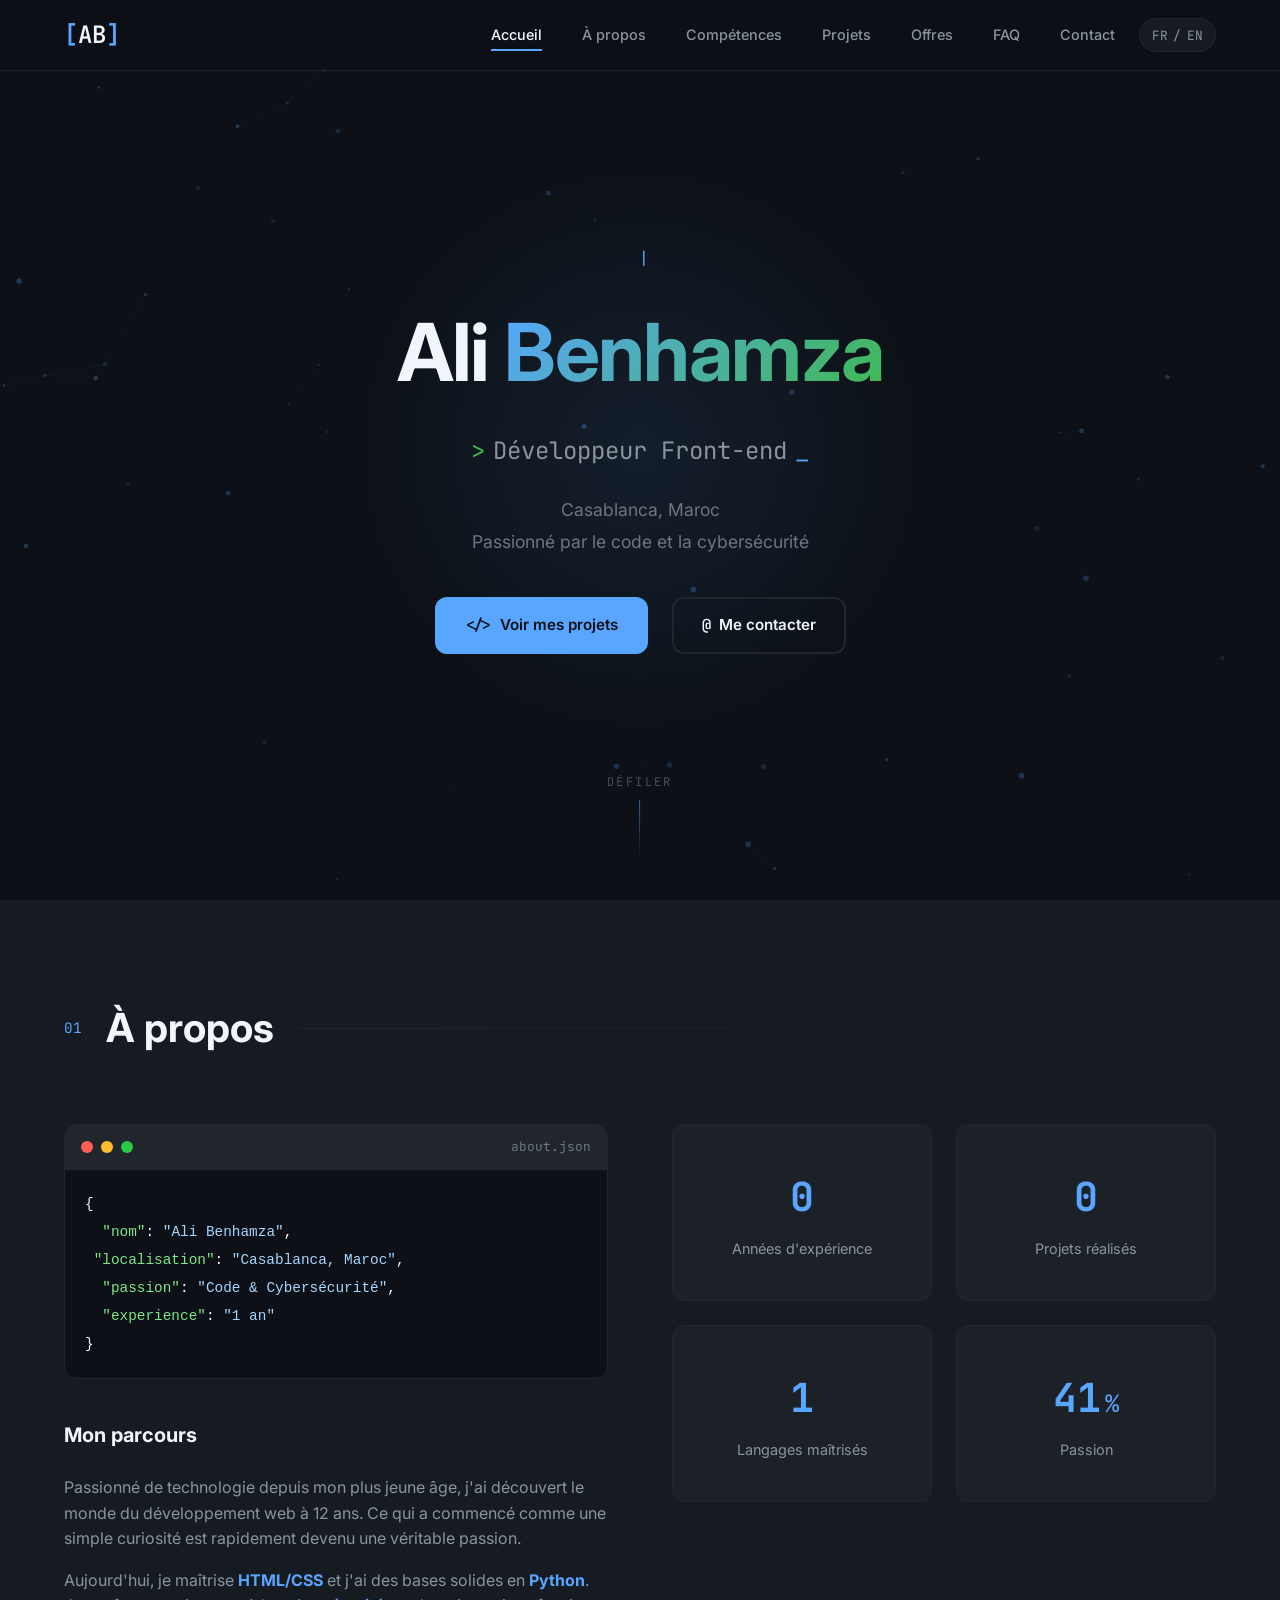
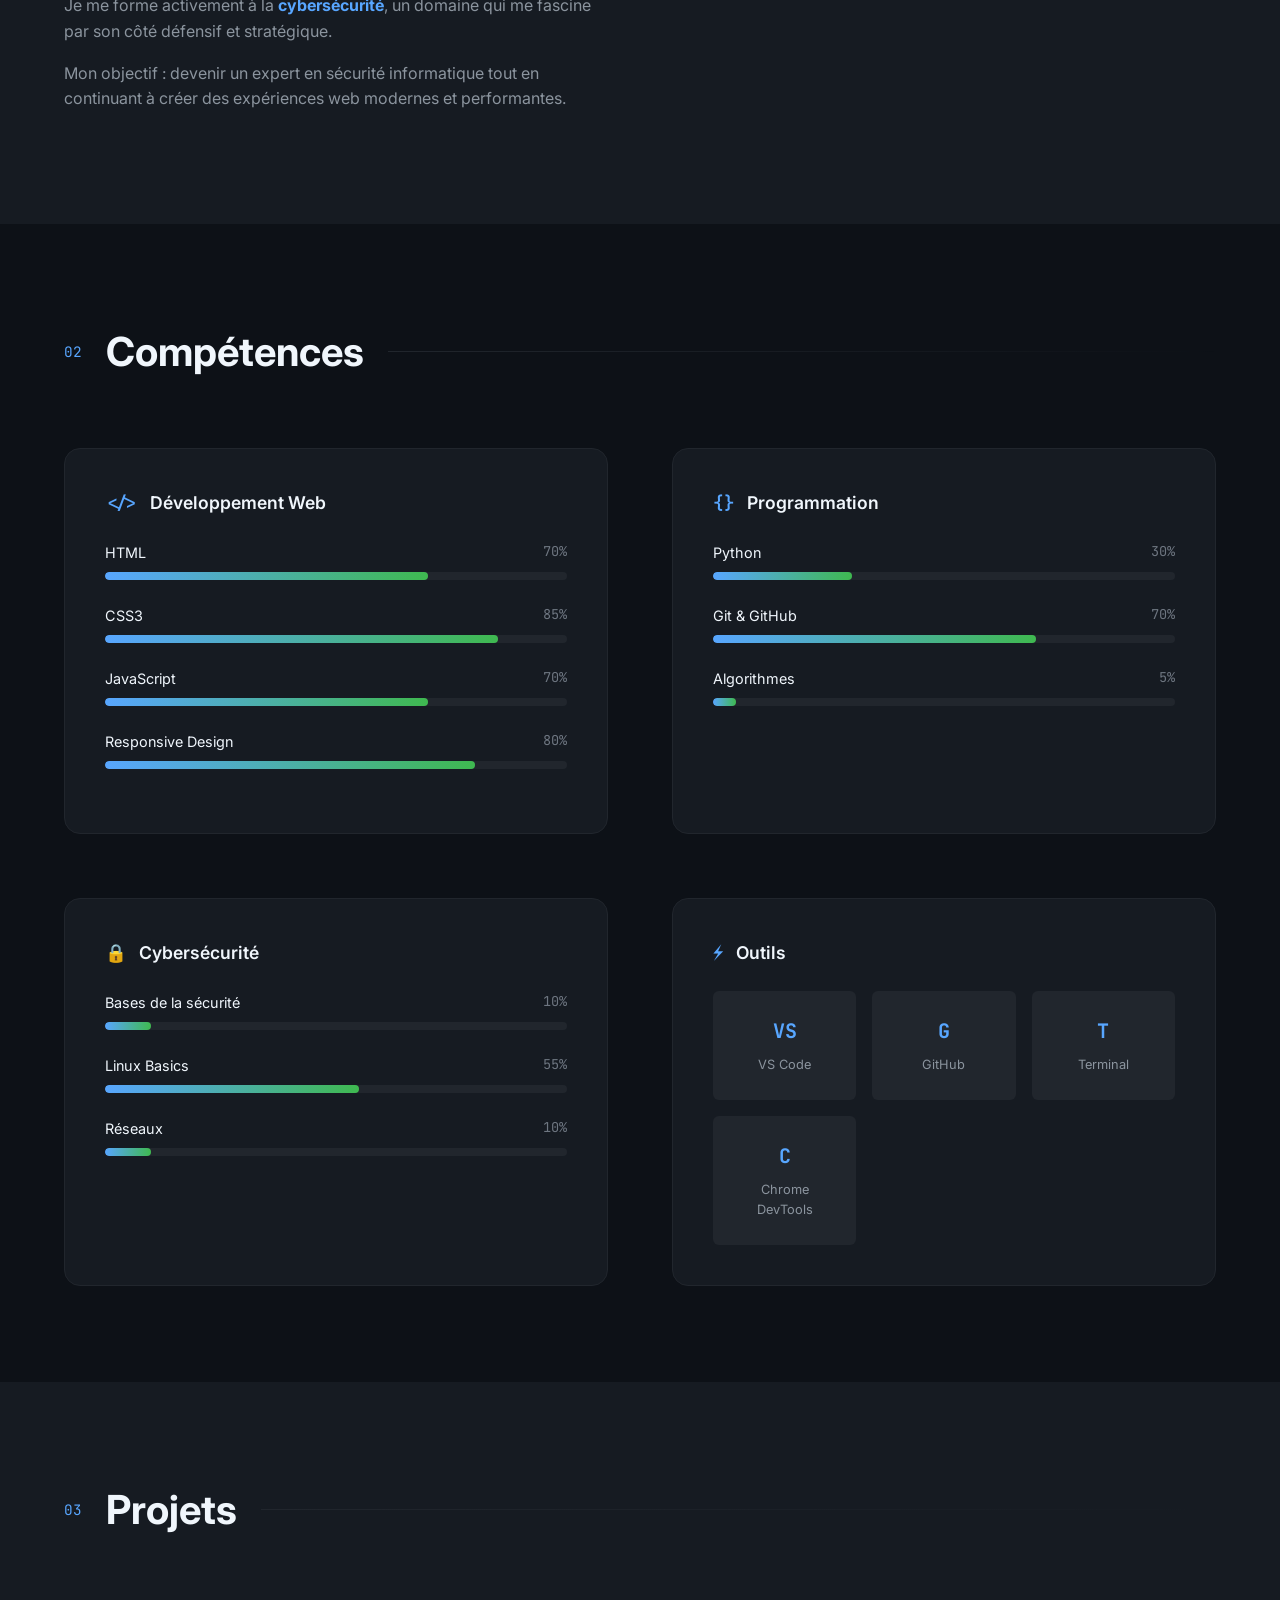
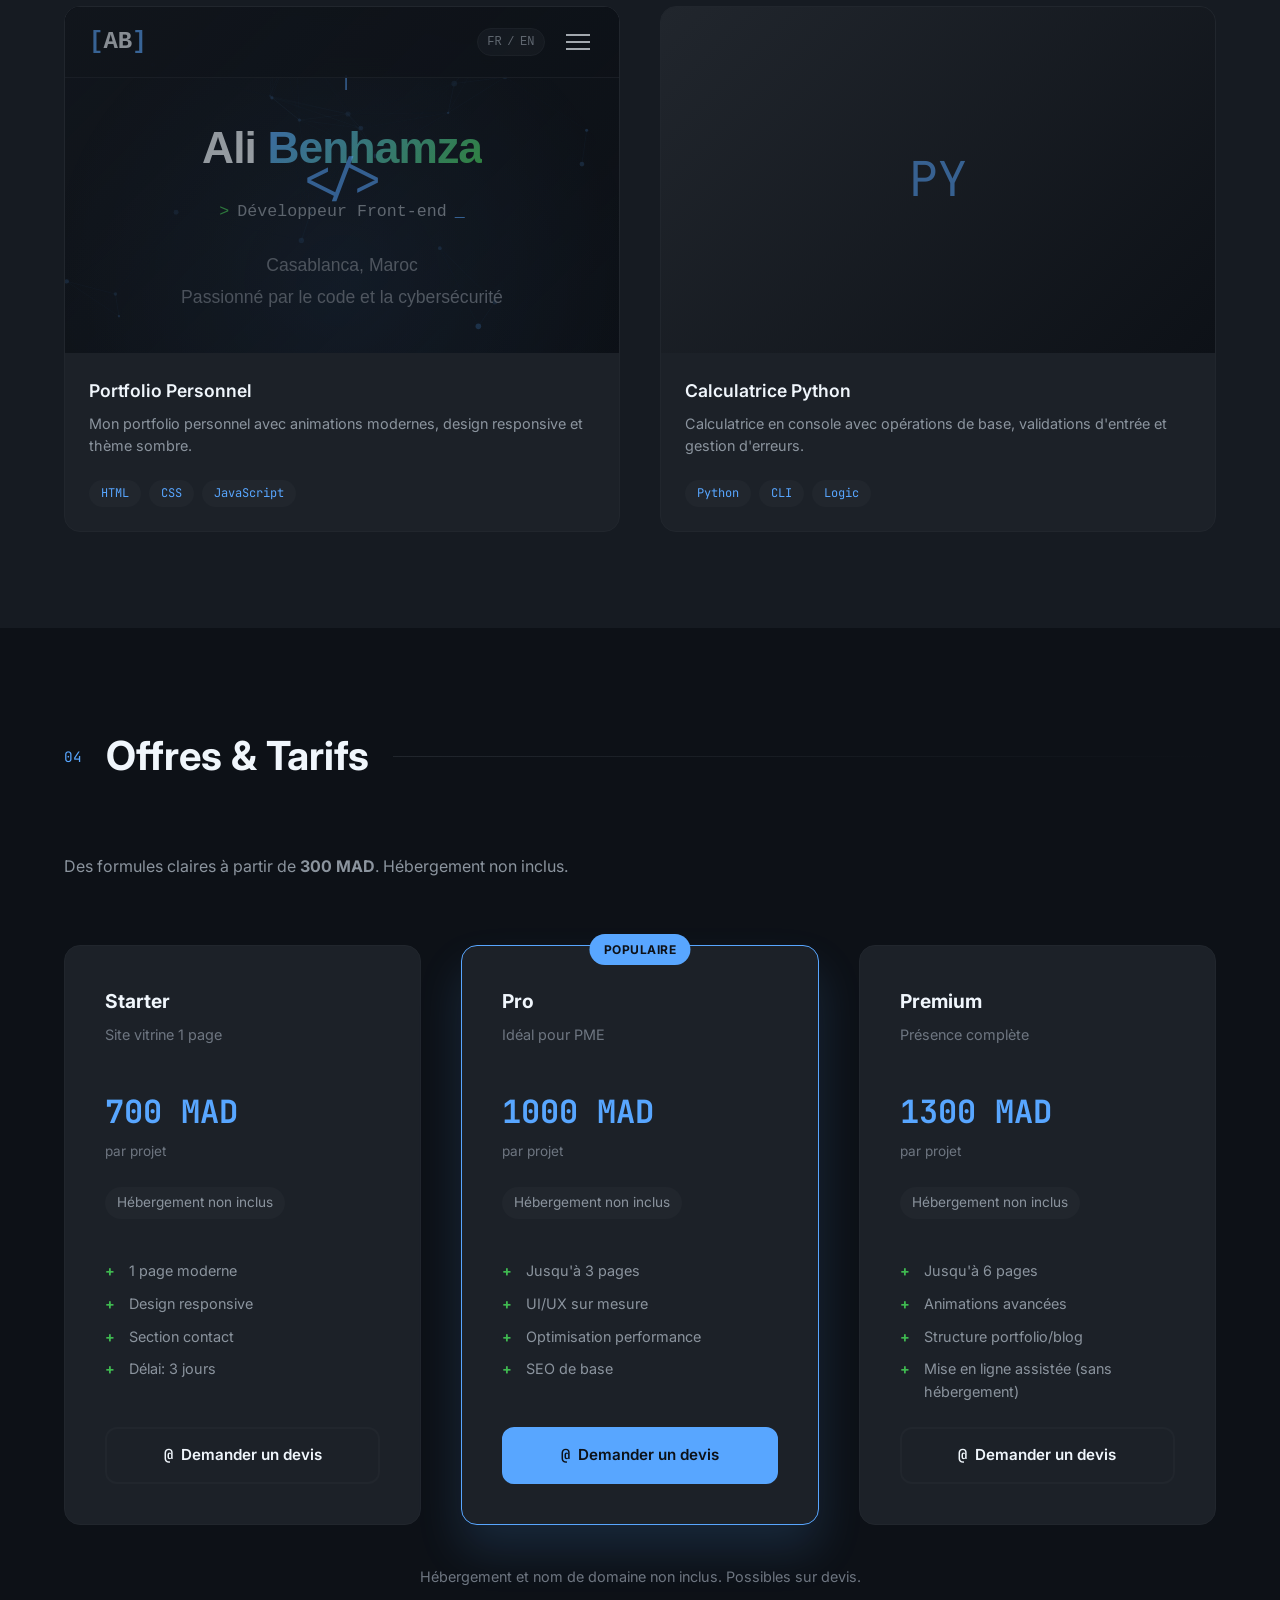
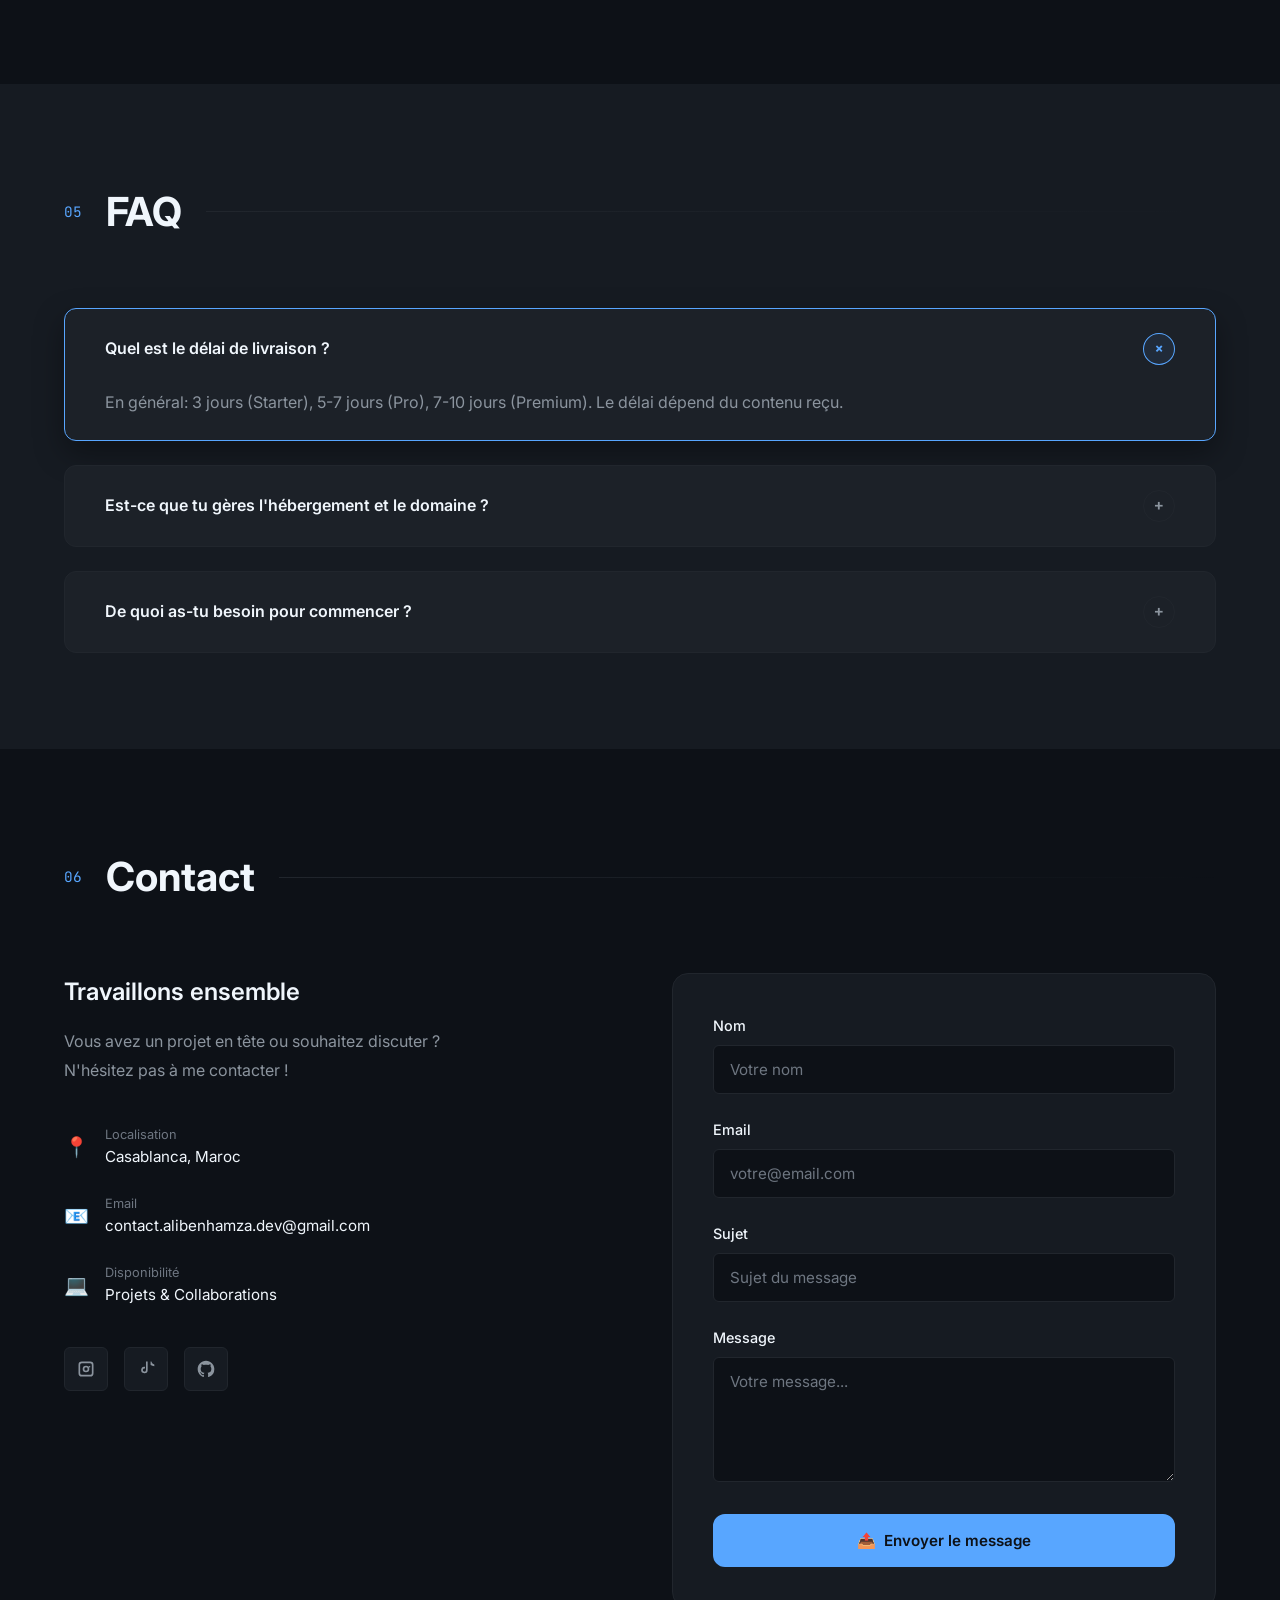
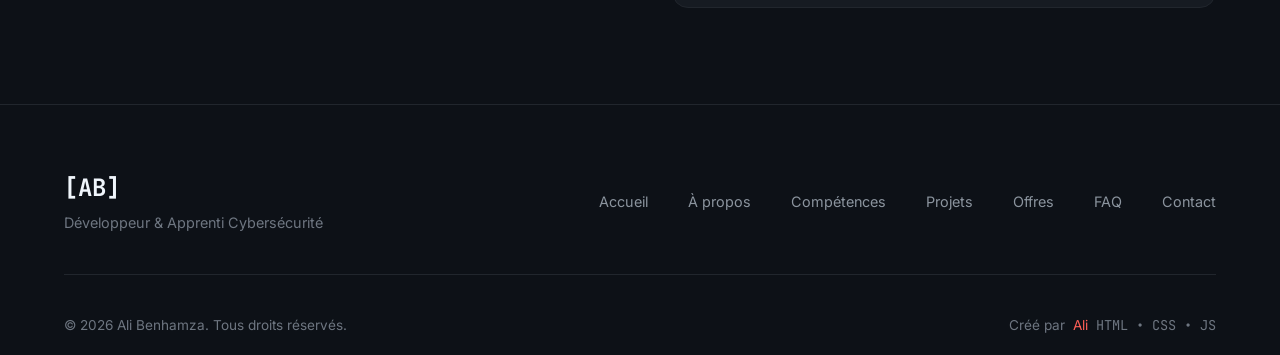
==== commit 147c25e7: "web update price changes" ====
--- a/index.html
+++ b/index.html
@@ -229,37 +229,37 @@
                         <span data-i18n="skills.web">Développement Web</span>
                     </h3>
                     <div class="skills-list">
-                        <div class="skill-item" data-level="65">
+                        <div class="skill-item" data-level="70">
                             <div class="skill-header">
                                 <span class="skill-name" data-i18n="skills.skill_html">HTML</span>
-                                <span class="skill-percent">65%</span>
-                            </div>
-                            <div class="skill-bar">
-                                <div class="skill-progress"></div>
-                            </div>
-                        </div>
-                        <div class="skill-item" data-level="14">
+                                <span class="skill-percent">70%</span>
+                            </div>
+                            <div class="skill-bar">
+                                <div class="skill-progress"></div>
+                            </div>
+                        </div>
+                        <div class="skill-item" data-level="85">
                             <div class="skill-header">
                                 <span class="skill-name" data-i18n="skills.skill_css">CSS3</span>
-                                <span class="skill-percent">14%</span>
-                            </div>
-                            <div class="skill-bar">
-                                <div class="skill-progress"></div>
-                            </div>
-                        </div>
-                        <div class="skill-item" data-level="0">
+                                <span class="skill-percent">85%</span>
+                            </div>
+                            <div class="skill-bar">
+                                <div class="skill-progress"></div>
+                            </div>
+                        </div>
+                        <div class="skill-item" data-level="70">
                             <div class="skill-header">
                                 <span class="skill-name" data-i18n="skills.skill_js">JavaScript</span>
-                                <span class="skill-percent">0%</span>
-                            </div>
-                            <div class="skill-bar">
-                                <div class="skill-progress"></div>
-                            </div>
-                        </div>
-                        <div class="skill-item" data-level="0">
+                                <span class="skill-percent">70%</span>
+                            </div>
+                            <div class="skill-bar">
+                                <div class="skill-progress"></div>
+                            </div>
+                        </div>
+                        <div class="skill-item" data-level="80">
                             <div class="skill-header">
                                 <span class="skill-name" data-i18n="skills.skill_responsive">Responsive Design</span>
-                                <span class="skill-percent">0%</span>
+                                <span class="skill-percent">80%</span>
                             </div>
                             <div class="skill-bar">
                                 <div class="skill-progress"></div>
@@ -275,28 +275,28 @@
                         <span data-i18n="skills.programming">Programmation</span>
                     </h3>
                     <div class="skills-list">
-                        <div class="skill-item" data-level="20">
+                        <div class="skill-item" data-level="30">
                             <div class="skill-header">
                                 <span class="skill-name" data-i18n="skills.skill_python">Python</span>
-                                <span class="skill-percent">20%</span>
-                            </div>
-                            <div class="skill-bar">
-                                <div class="skill-progress"></div>
-                            </div>
-                        </div>
-                        <div class="skill-item" data-level="30">
+                                <span class="skill-percent">30%</span>
+                            </div>
+                            <div class="skill-bar">
+                                <div class="skill-progress"></div>
+                            </div>
+                        </div>
+                        <div class="skill-item" data-level="70">
                             <div class="skill-header">
                                 <span class="skill-name" data-i18n="skills.skill_git">Git & GitHub</span>
-                                <span class="skill-percent">30%</span>
-                            </div>
-                            <div class="skill-bar">
-                                <div class="skill-progress"></div>
-                            </div>
-                        </div>
-                        <div class="skill-item" data-level="0">
+                                <span class="skill-percent">70%</span>
+                            </div>
+                            <div class="skill-bar">
+                                <div class="skill-progress"></div>
+                            </div>
+                        </div>
+                        <div class="skill-item" data-level="5">
                             <div class="skill-header">
                                 <span class="skill-name" data-i18n="skills.skill_algorithms">Algorithmes</span>
-                                <span class="skill-percent">0%</span>
+                                <span class="skill-percent">5%</span>
                             </div>
                             <div class="skill-bar">
                                 <div class="skill-progress"></div>
@@ -312,19 +312,19 @@
                         <span data-i18n="skills.security">Cybersécurité</span>
                     </h3>
                     <div class="skills-list">
-                        <div class="skill-item" data-level="7">
+                        <div class="skill-item" data-level="10">
                             <div class="skill-header">
                                 <span class="skill-name" data-i18n="skills.skill_security_basics">Bases de la sécurité</span>
-                                <span class="skill-percent">7%</span>
-                            </div>
-                            <div class="skill-bar">
-                                <div class="skill-progress"></div>
-                            </div>
-                        </div>
-                        <div class="skill-item" data-level="38">
+                                <span class="skill-percent">10%</span>
+                            </div>
+                            <div class="skill-bar">
+                                <div class="skill-progress"></div>
+                            </div>
+                        </div>
+                        <div class="skill-item" data-level="55">
                             <div class="skill-header">
                                 <span class="skill-name" data-i18n="skills.skill_linux">Linux Basics</span>
-                                <span class="skill-percent">38%</span>
+                                <span class="skill-percent">55%</span>
                             </div>
                             <div class="skill-bar">
                                 <div class="skill-progress"></div>
@@ -364,10 +364,6 @@
                         <div class="tool-item">
                             <span class="tool-icon">C</span>
                             <span class="tool-name">Chrome DevTools</span>
-                        </div>
-                        <div class="tool-item">
-                            <span class="tool-icon">N</span>
-                            <span class="tool-name">Node.js</span>
                         </div>
                     </div>
                 </div>
@@ -488,7 +484,7 @@
                         <p class="plan-tagline" data-i18n="pricing.starter.tagline">Site vitrine 1 page</p>
                     </div>
                     <div class="plan-price">
-                        <span class="price-amount" data-i18n="pricing.starter.price">300 MAD</span>
+                        <span class="price-amount" data-i18n="pricing.starter.price">700 MAD</span>
                         <span class="price-note" data-i18n="pricing.per_project">par projet</span>
                     </div>
                     <p class="plan-note" data-i18n="pricing.no_hosting">Hébergement non inclus</p>
@@ -511,7 +507,7 @@
                         <p class="plan-tagline" data-i18n="pricing.pro.tagline">Idéal pour PME</p>
                     </div>
                     <div class="plan-price">
-                        <span class="price-amount" data-i18n="pricing.pro.price">600 MAD</span>
+                        <span class="price-amount" data-i18n="pricing.pro.price">1000 MAD</span>
                         <span class="price-note" data-i18n="pricing.per_project">par projet</span>
                     </div>
                     <p class="plan-note" data-i18n="pricing.no_hosting">Hébergement non inclus</p>
@@ -533,7 +529,7 @@
                         <p class="plan-tagline" data-i18n="pricing.premium.tagline">Présence complète</p>
                     </div>
                     <div class="plan-price">
-                        <span class="price-amount" data-i18n="pricing.premium.price">1200 MAD</span>
+                        <span class="price-amount" data-i18n="pricing.premium.price">1300 MAD</span>
                         <span class="price-note" data-i18n="pricing.per_project">par projet</span>
                     </div>
                     <p class="plan-note" data-i18n="pricing.no_hosting">Hébergement non inclus</p>
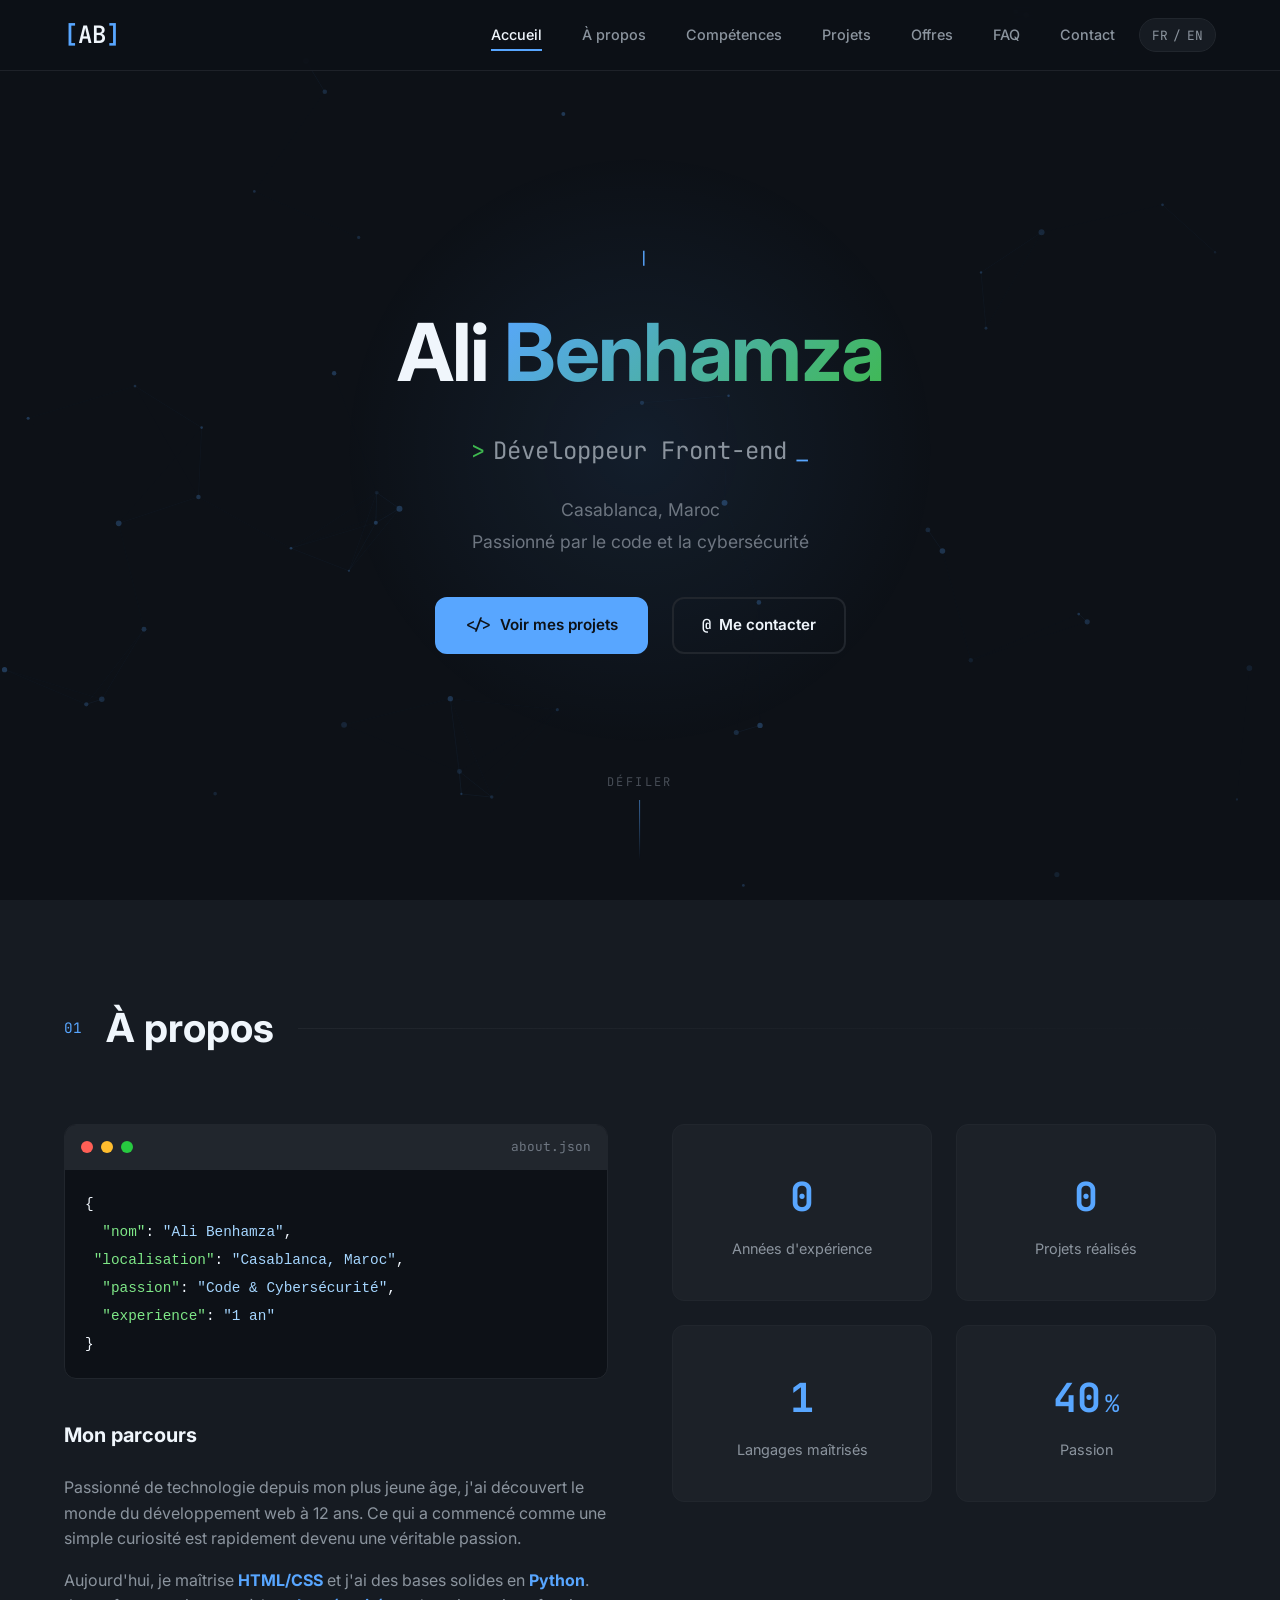
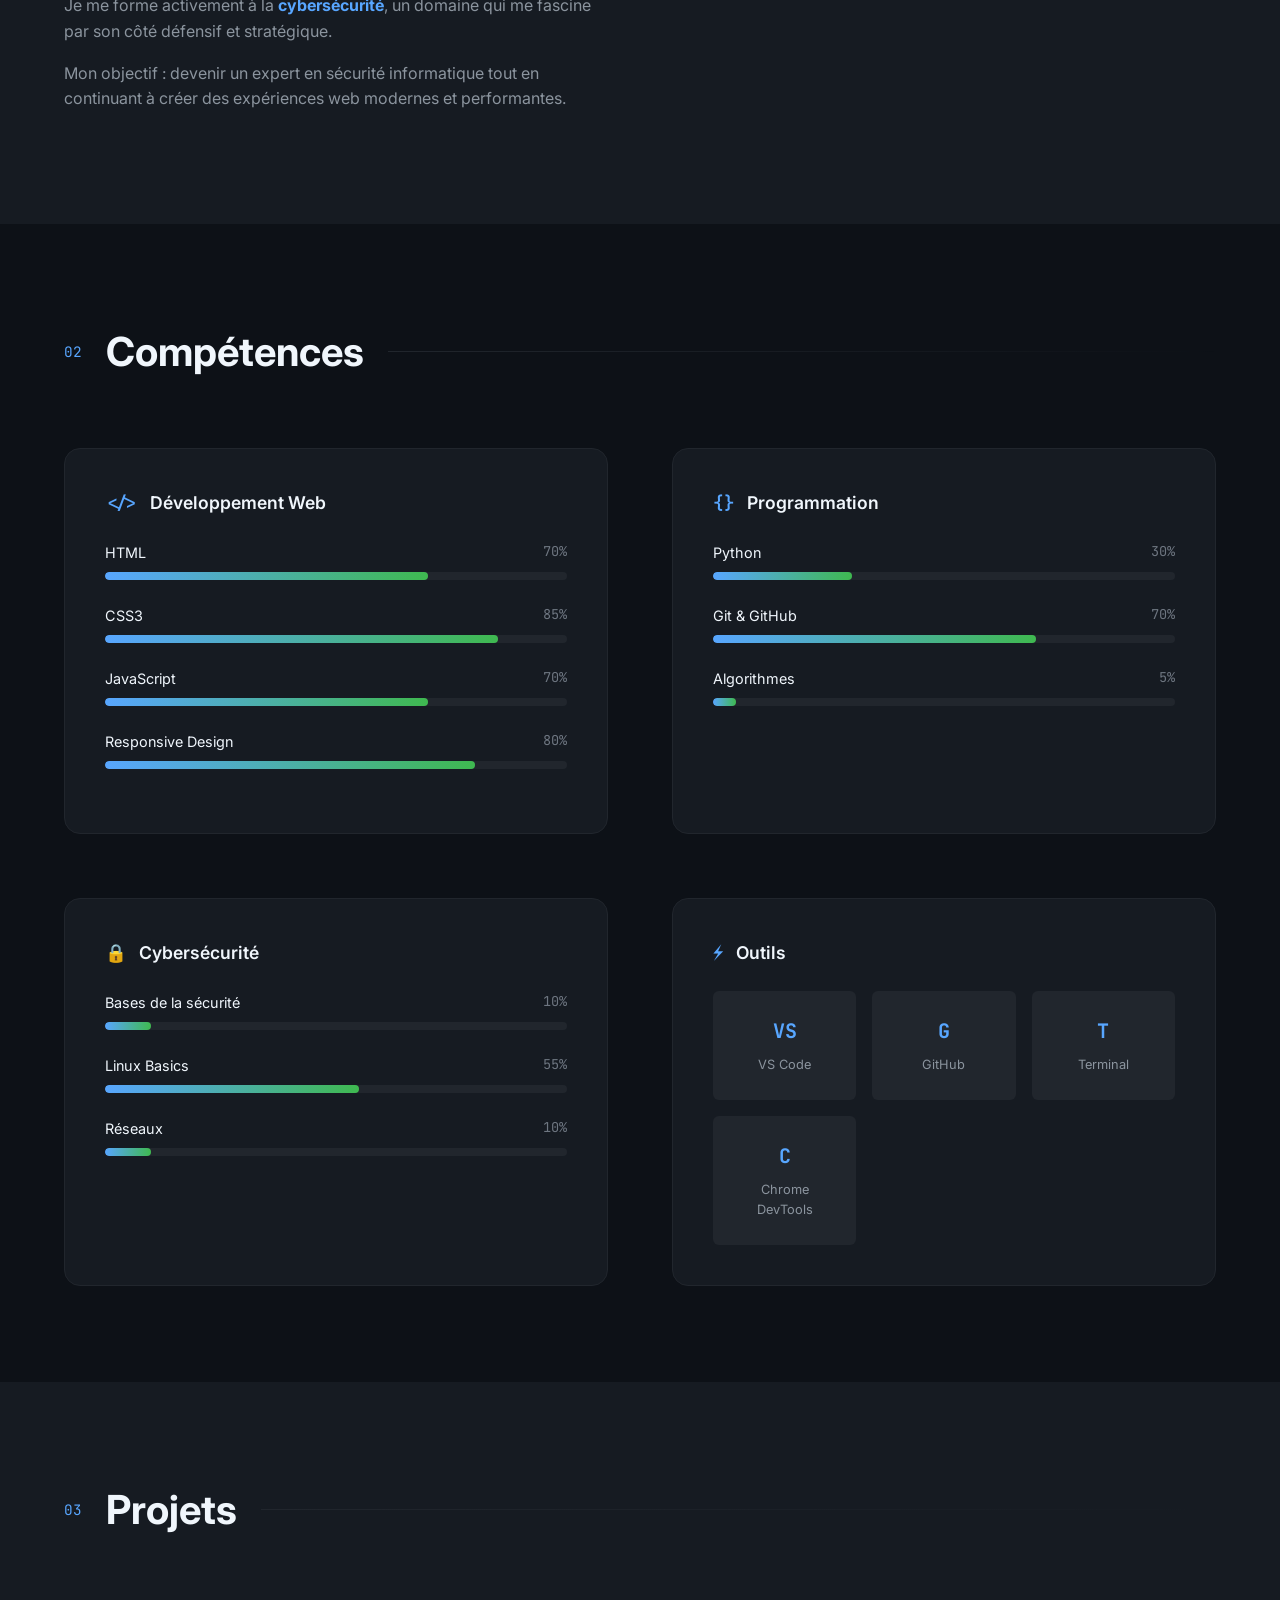
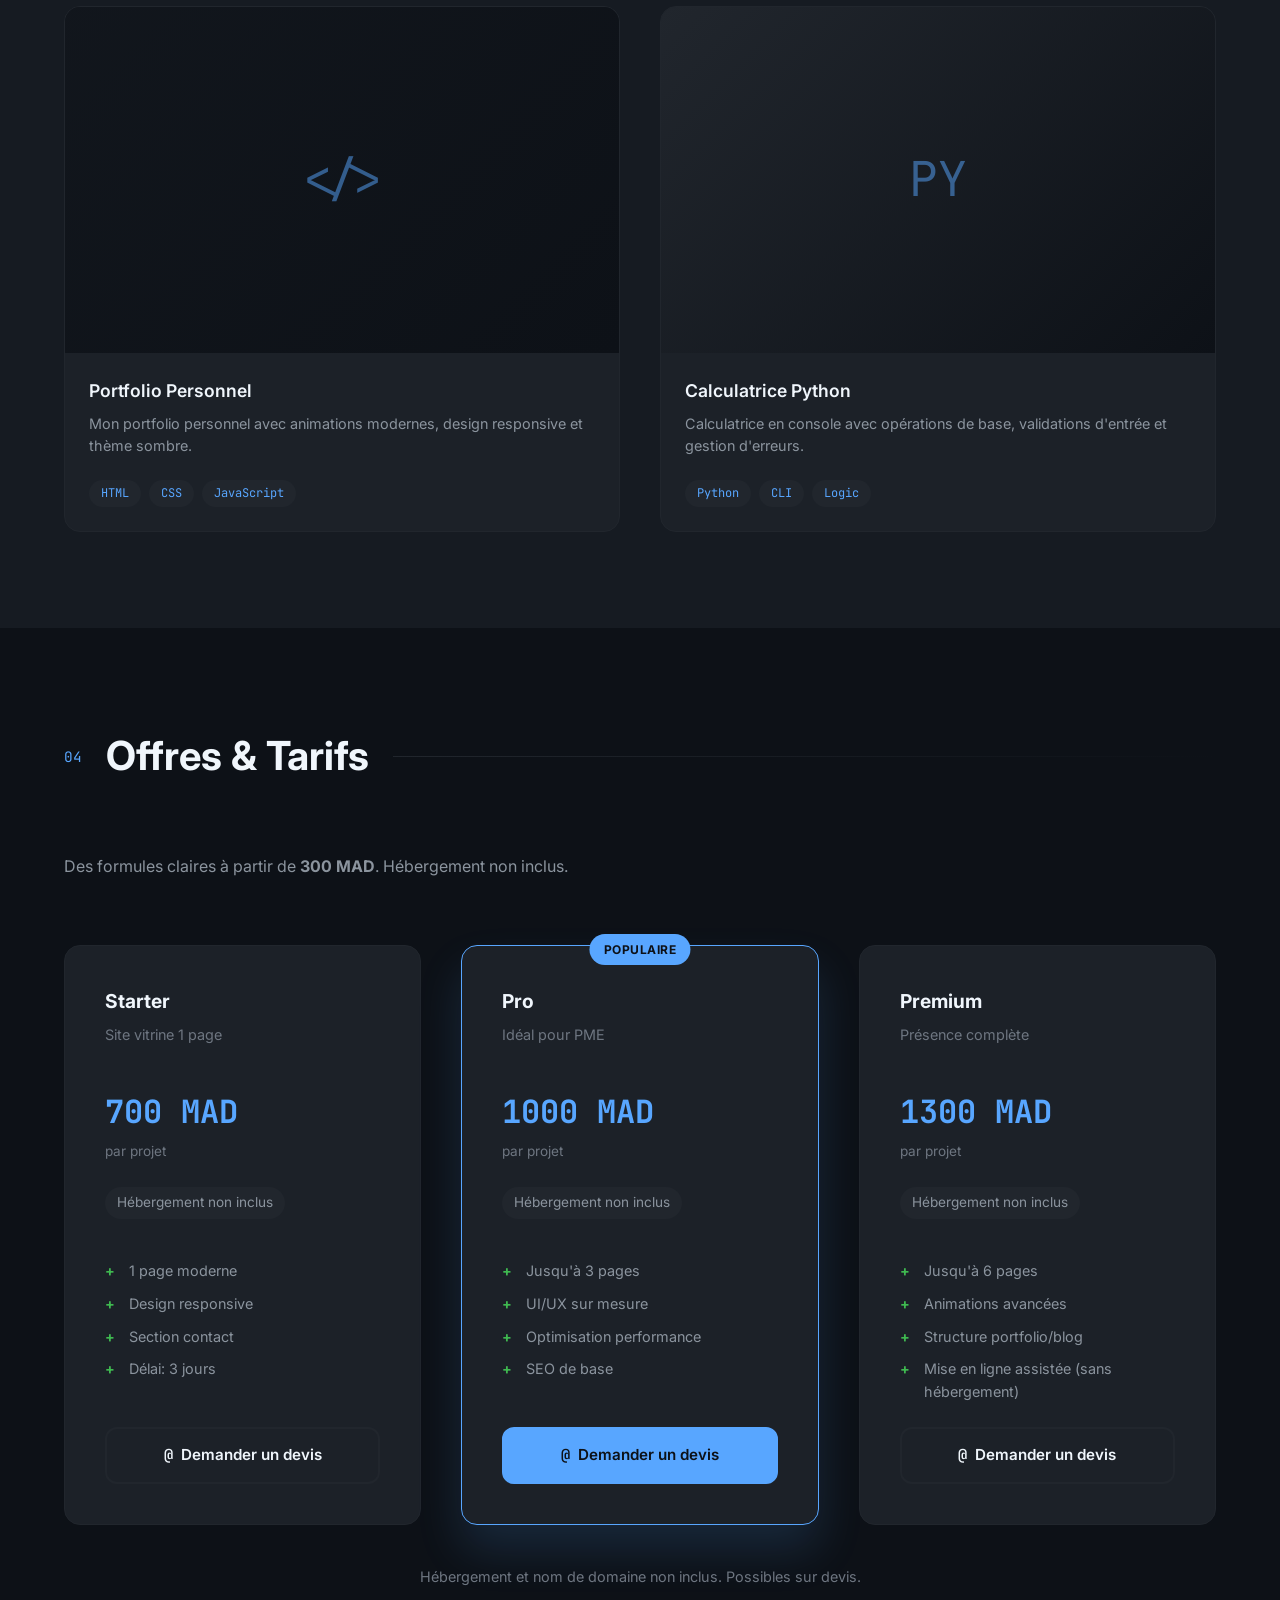
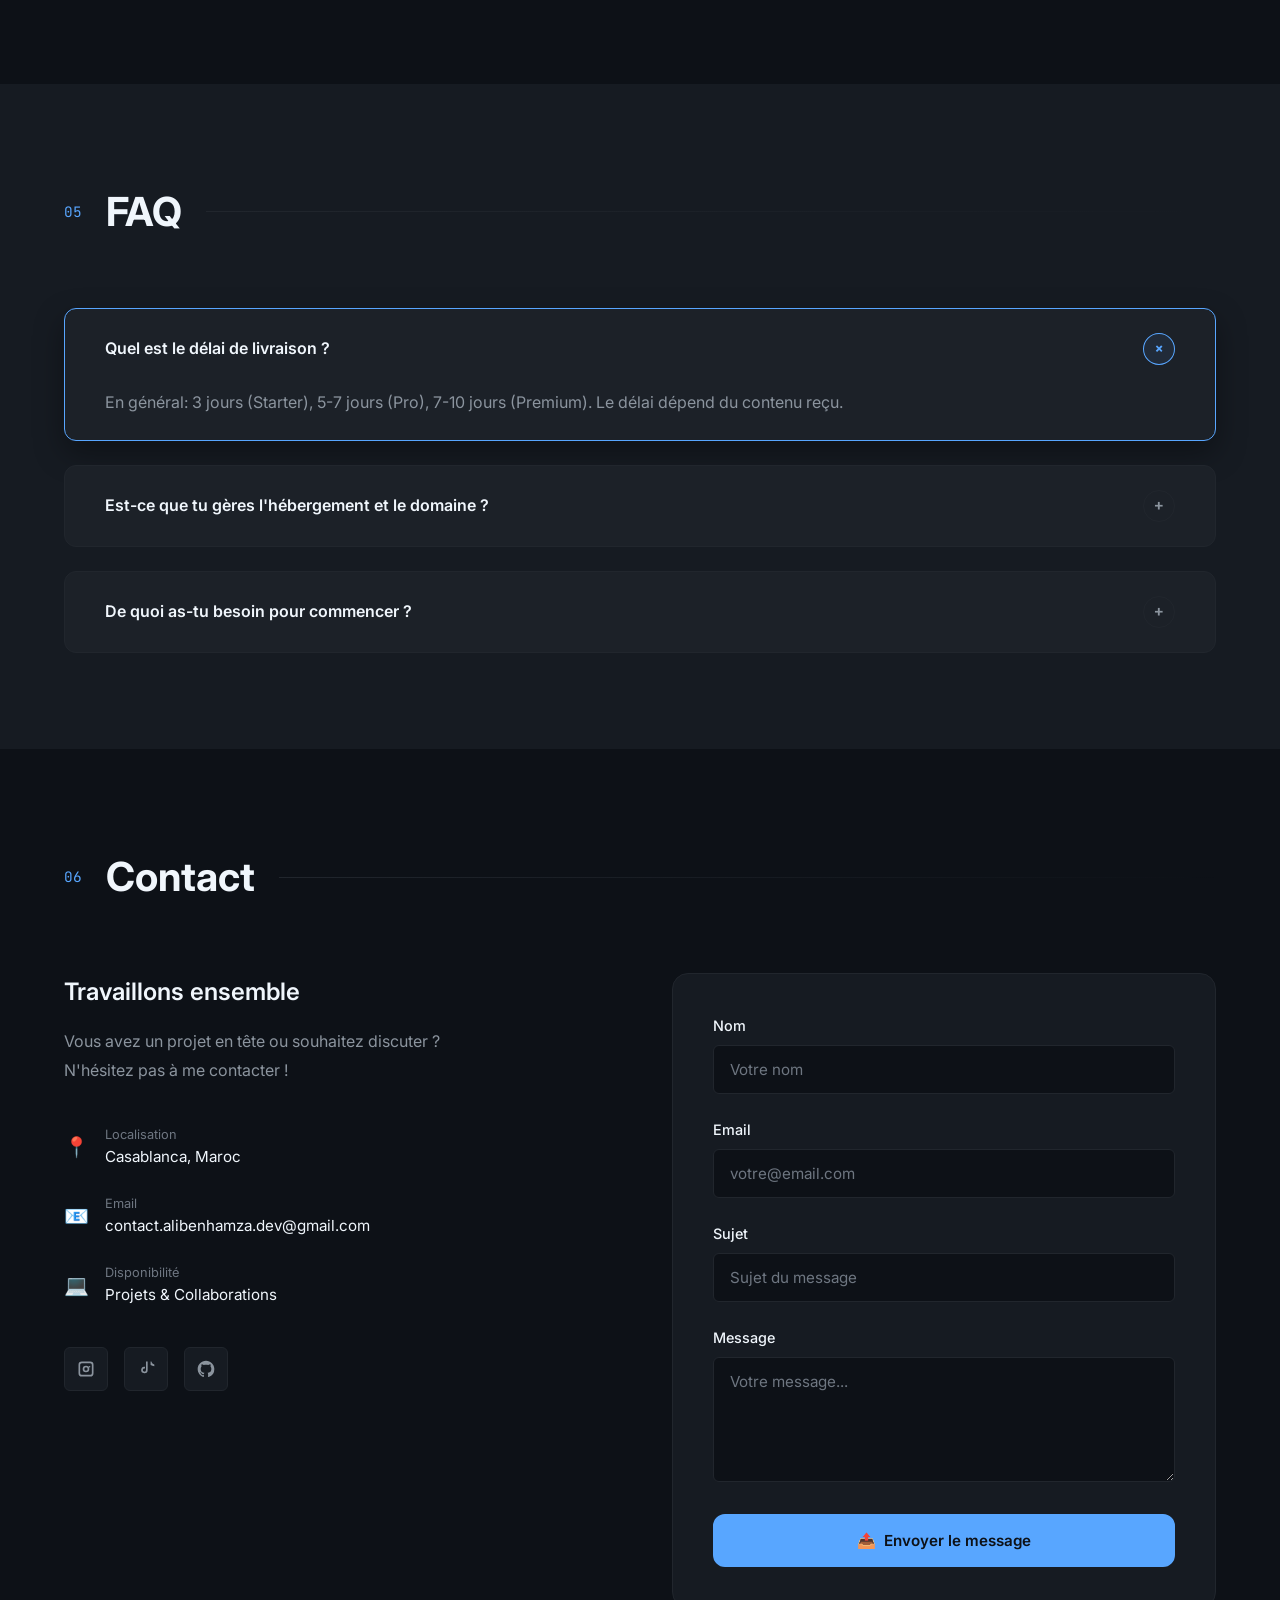
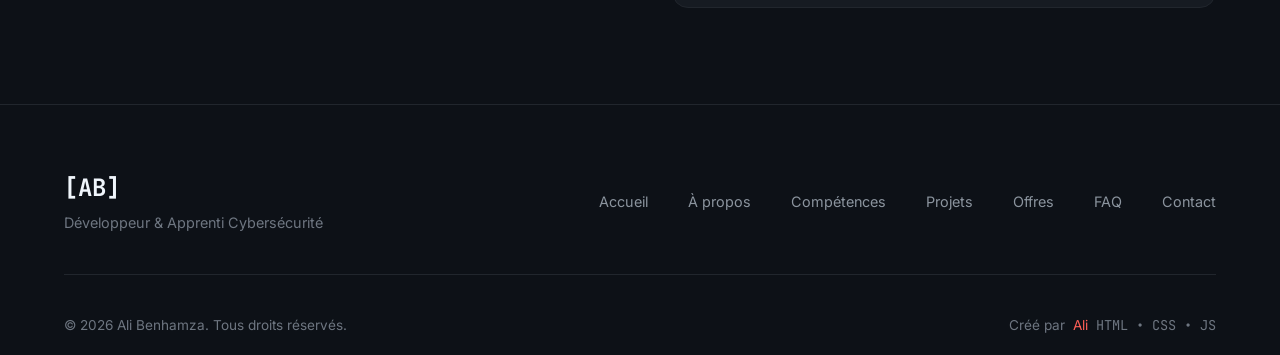
==== commit d8d6afee: "price error debug btw space bug not patched x(" ====
--- a/index.html
+++ b/index.html
@@ -474,7 +474,7 @@
             </div>
 
             <p class="section-intro" data-i18n-html="pricing.lead">
-                Des formules claires à partir de <strong>300 MAD</strong>. Hébergement non inclus.
+                Des formules claires à partir de <strong>700 MAD</strong>. Hébergement non inclus.
             </p>
 
             <div class="pricing-grid">
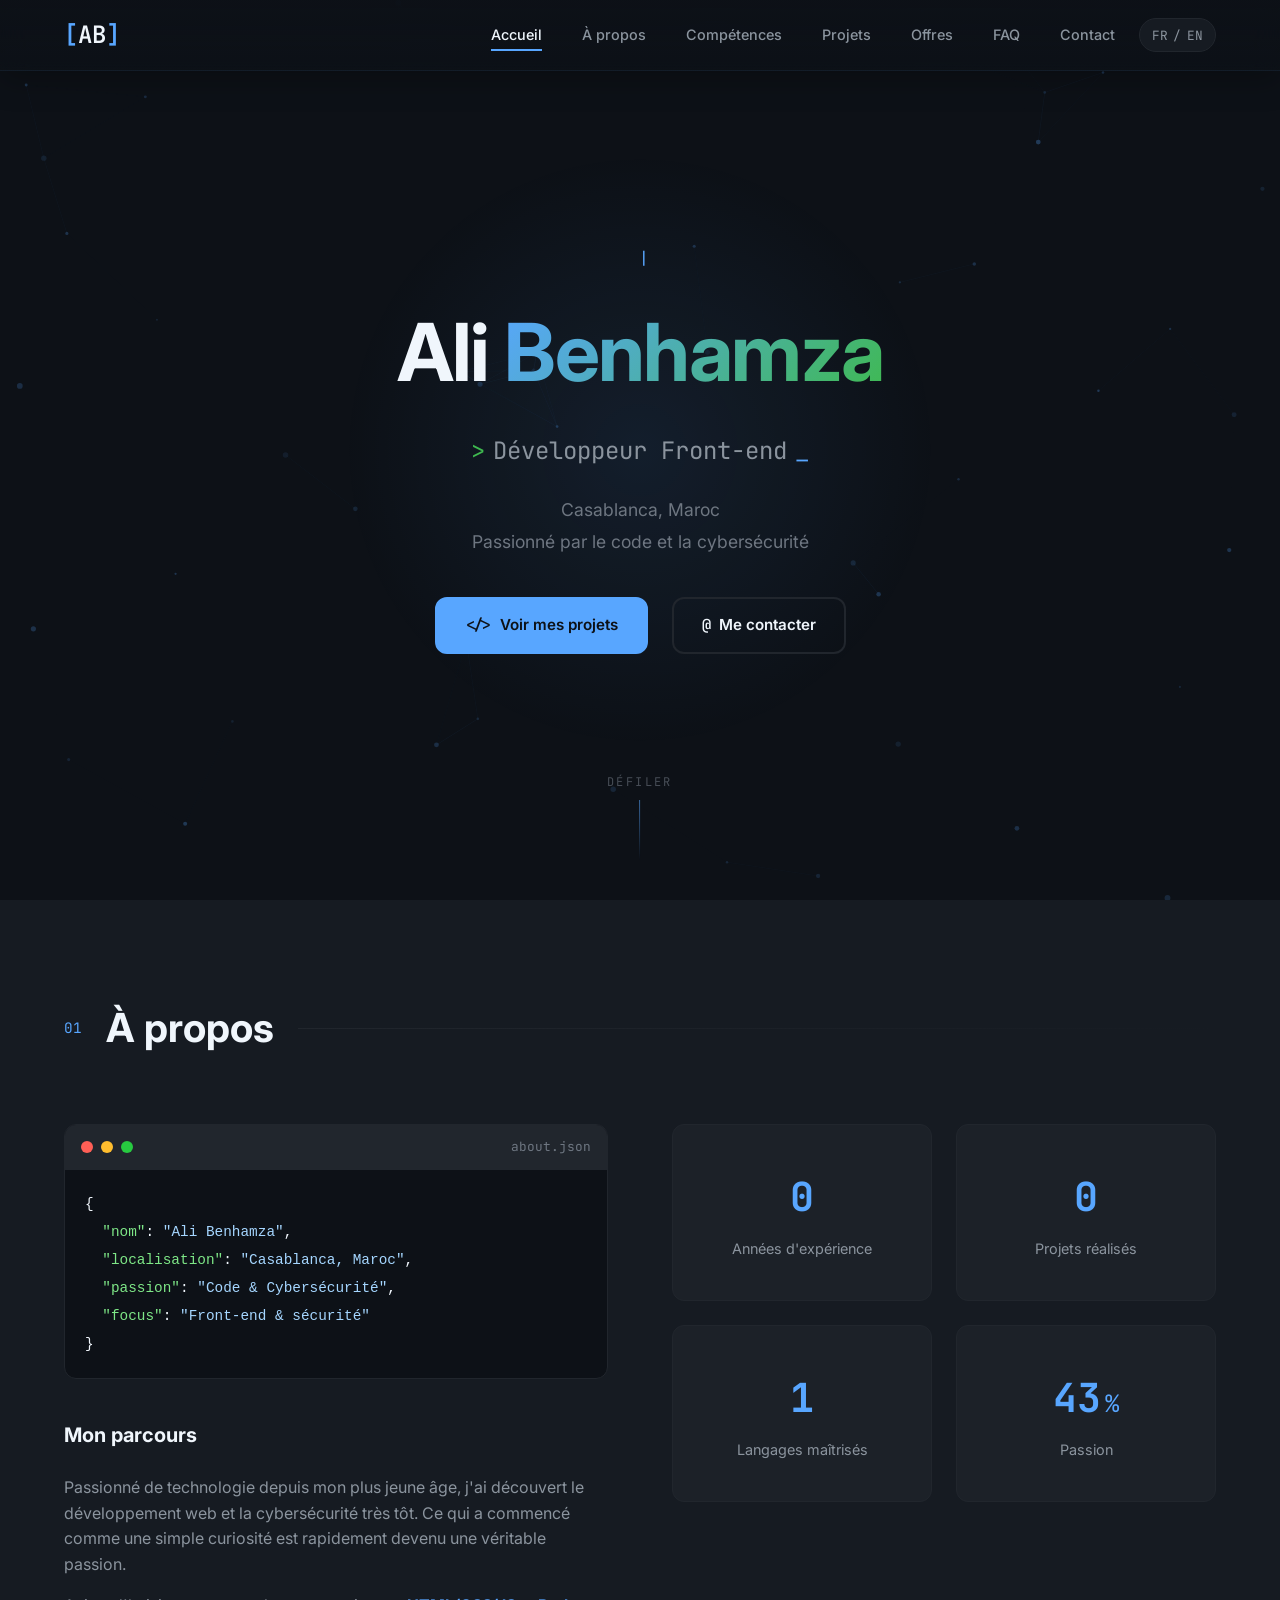
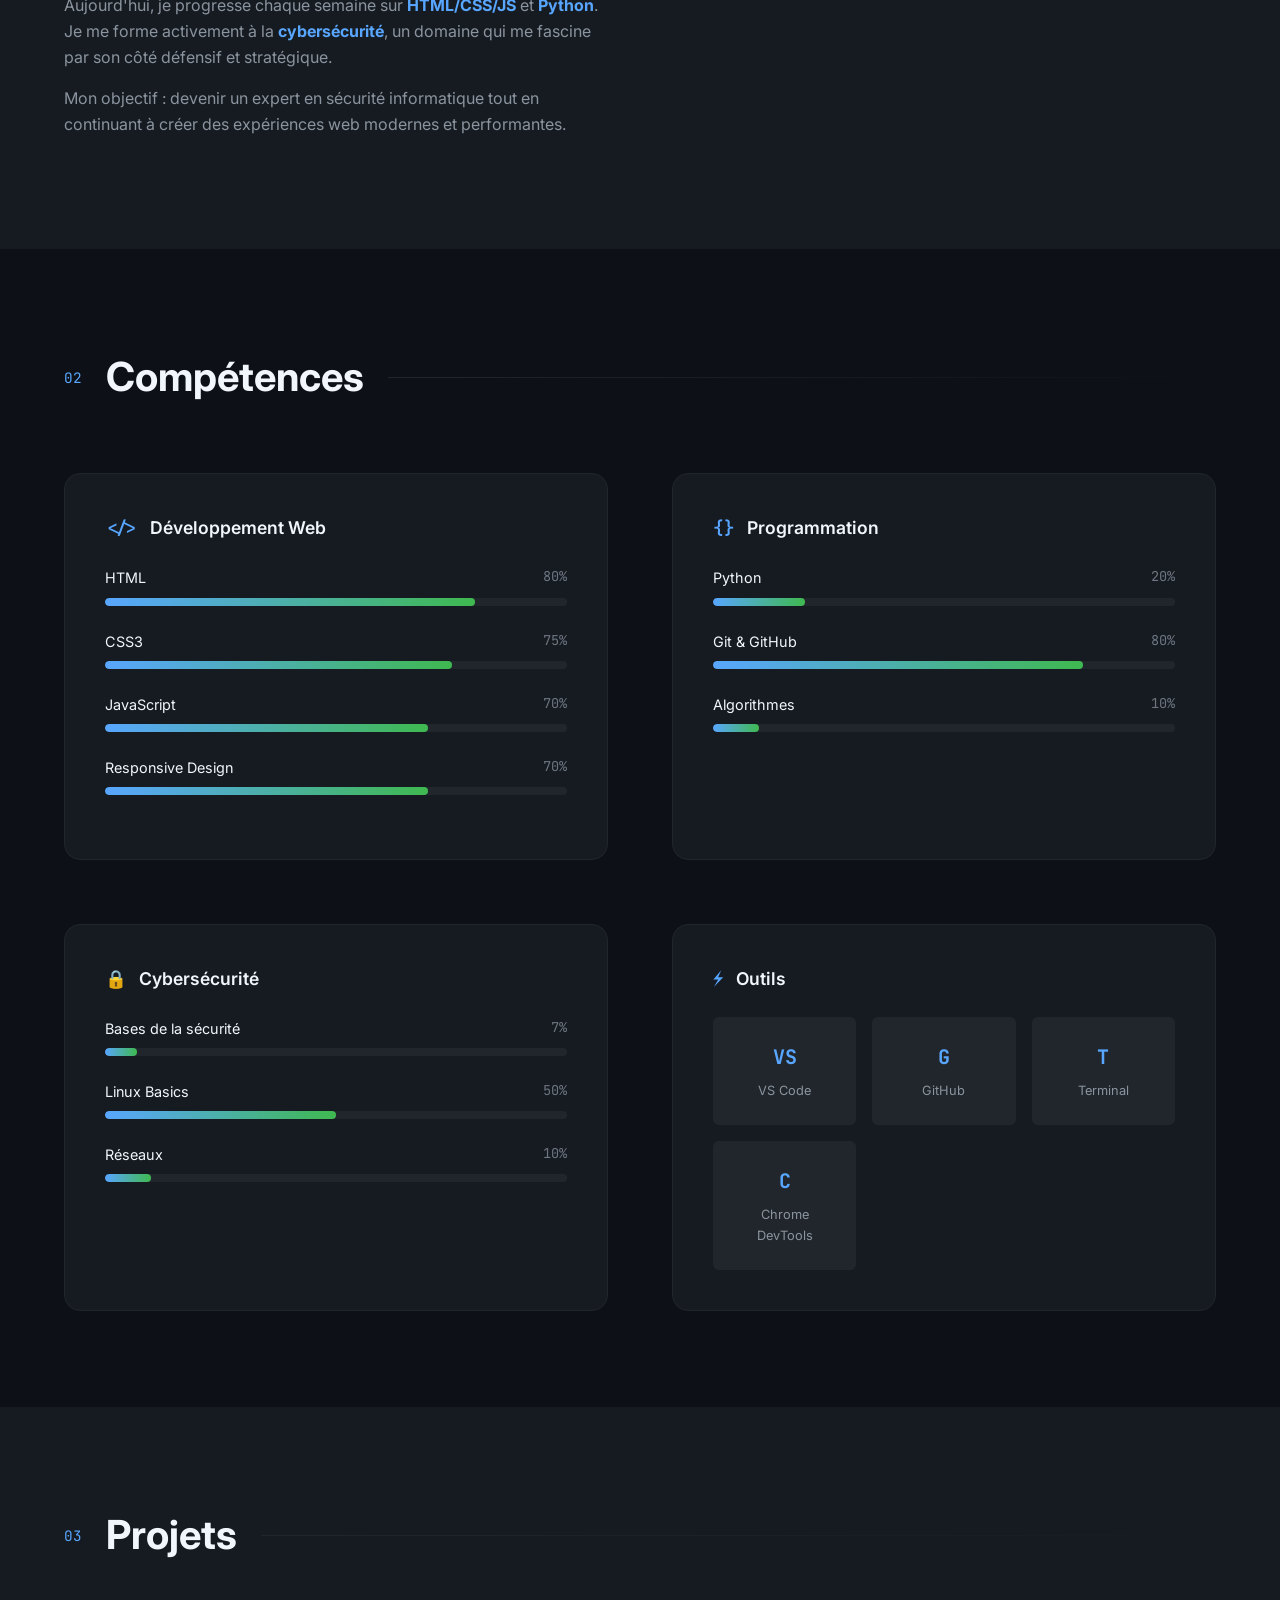
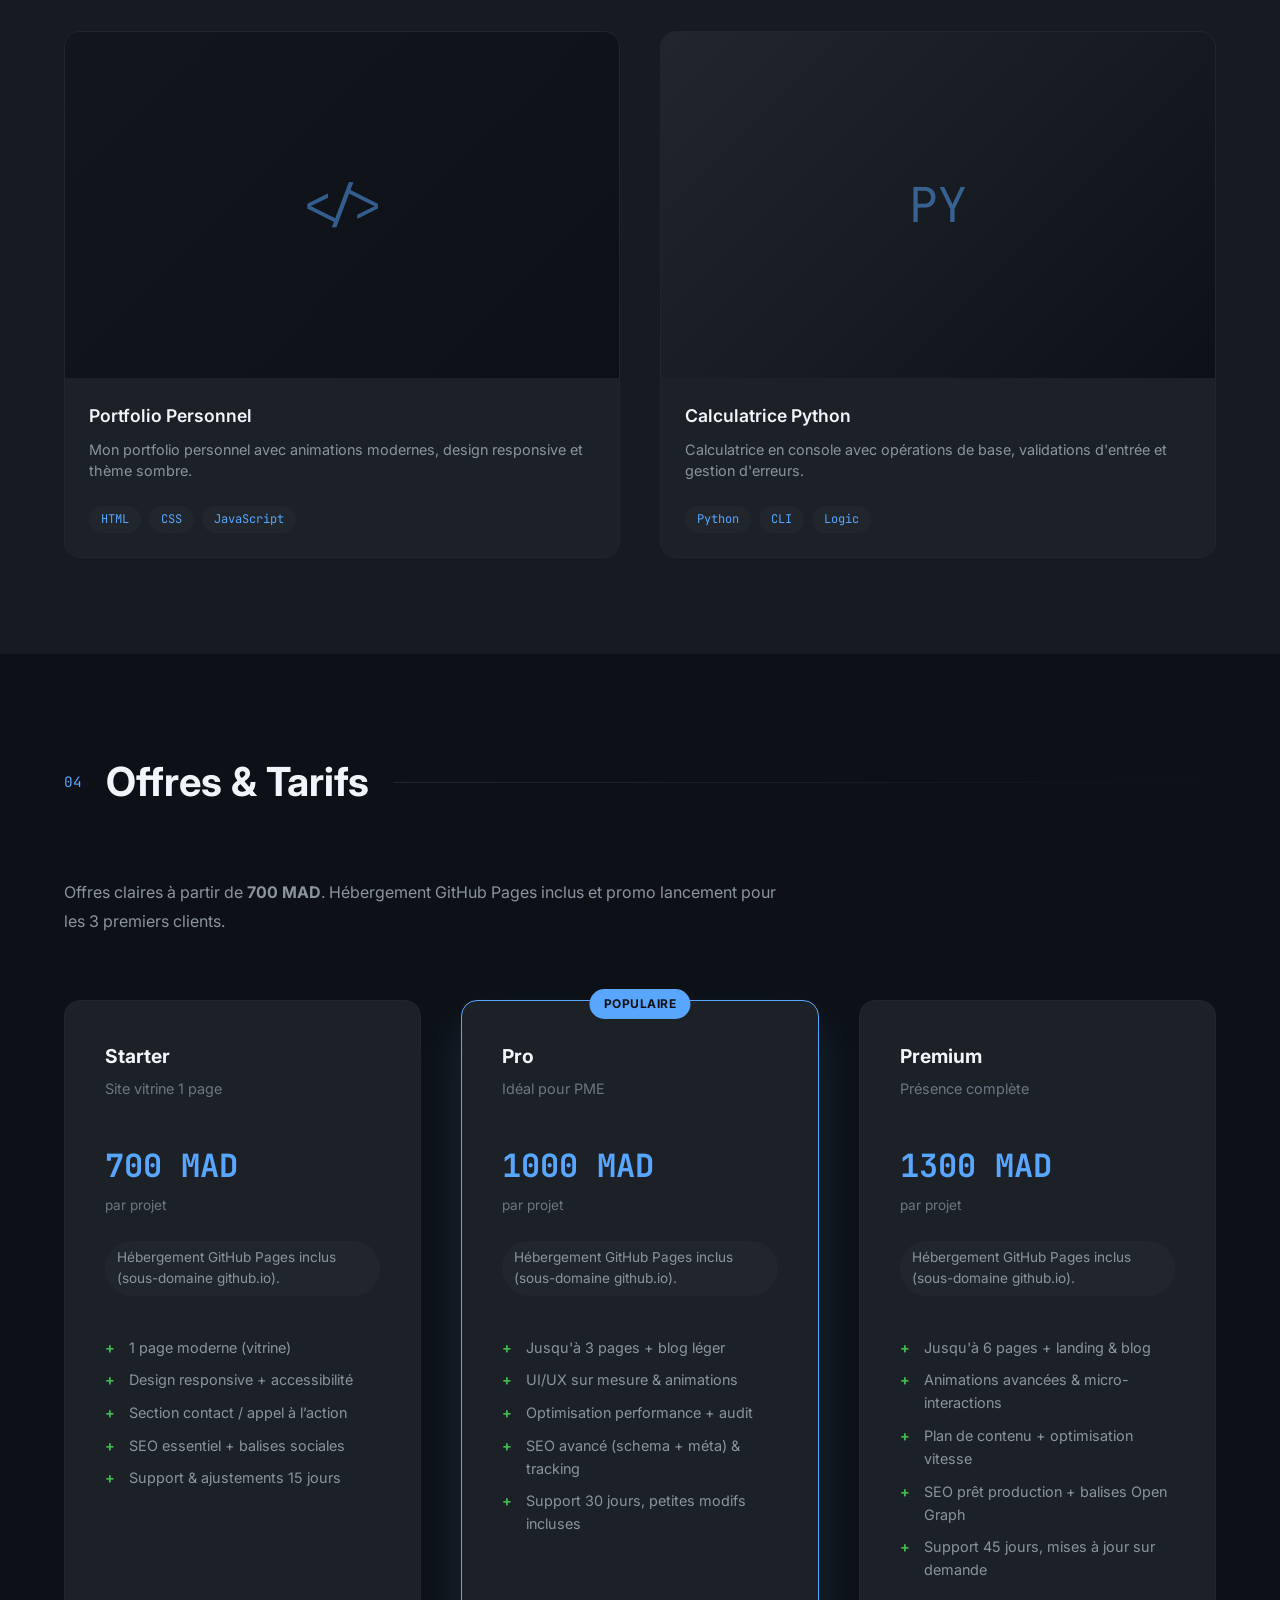
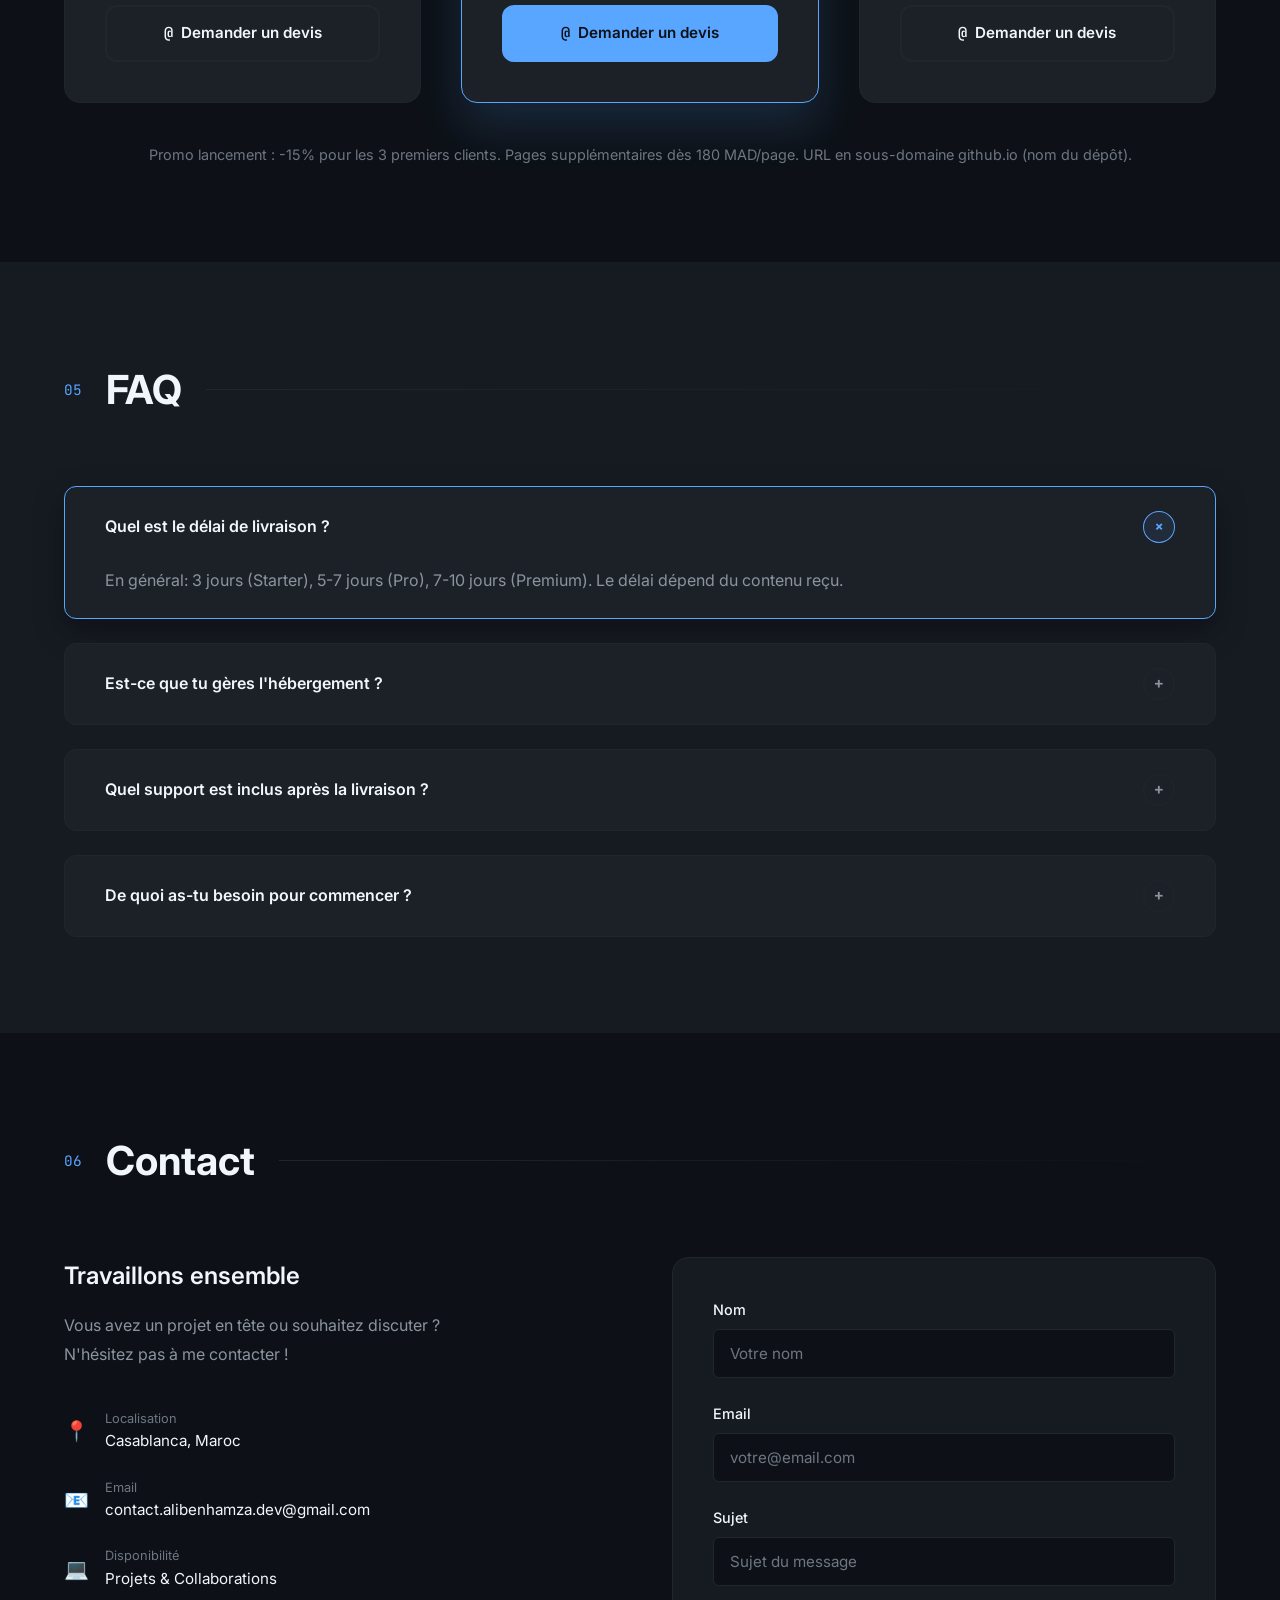
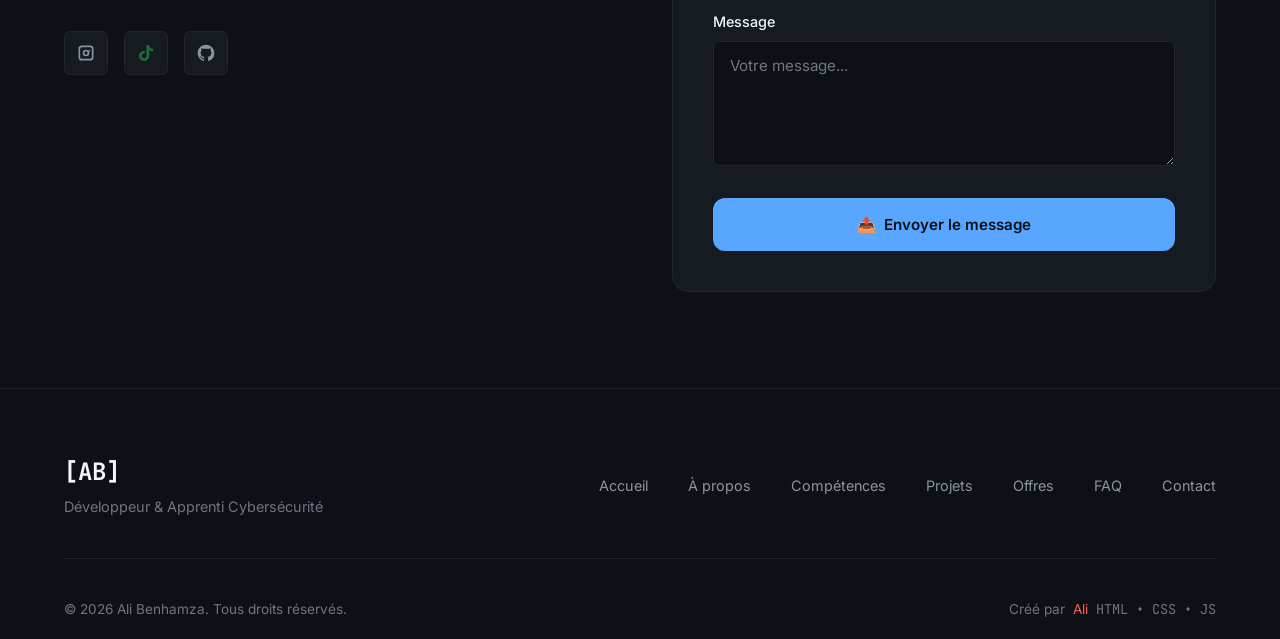
==== commit 9c25a580: "big update js index + promo" ====
--- a/index.html
+++ b/index.html
@@ -12,10 +12,38 @@
     <!-- Meta tags essentiels -->
     <meta charset="UTF-8">
     <meta name="viewport" content="width=device-width, initial-scale=1.0">
+    <meta name="robots" content="index,follow,max-snippet:-1,max-image-preview:large,max-video-preview:-1">
+    <meta name="author" content="Ali Benhamza">
+    <meta name="keywords" content="Ali Benhamza, développeur front-end, cybersécurité, portfolio, Casablanca, freelance, site web, HTML, CSS, JavaScript, Python">
+    <meta name="theme-color" content="#0d1117">
+    <meta name="color-scheme" content="dark light">
     
     <!-- Titre et description pour SEO -->
     <title>Ali Benhamza | Développeur & Cybersécurité</title>
     <meta name="description" content="Portfolio d'Ali Benhamza, développeur passionné et apprenti en cybersécurité basé à Casablanca. Découvrez mes projets et compétences.">
+    <link rel="canonical" href="https://alibenhamza331-eng.github.io/alibenhamza-dev/">
+    <link rel="alternate" href="https://alibenhamza331-eng.github.io/alibenhamza-dev/" hreflang="fr">
+    <link rel="alternate" href="https://alibenhamza331-eng.github.io/alibenhamza-dev/en" hreflang="en">
+    
+    <!-- Open Graph / Twitter -->
+    <meta property="og:title" content="Ali Benhamza | Développeur & Cybersécurité">
+    <meta property="og:description" content="Portfolio d'Ali Benhamza, développeur passionné et apprenti en cybersécurité basé à Casablanca. Découvrez mes projets et compétences.">
+    <meta property="og:type" content="website">
+    <meta property="og:url" content="https://alibenhamza331-eng.github.io/alibenhamza-dev/">
+    <meta property="og:site_name" content="Portfolio Ali Benhamza">
+    <meta property="og:locale" content="fr_FR">
+    <meta property="og:image" content="https://alibenhamza331-eng.github.io/alibenhamza-dev/assets/og-image.svg">
+    <meta property="og:image:alt" content="Portfolio Ali Benhamza - Développeur front-end et cybersécurité">
+    <meta name="twitter:card" content="summary_large_image">
+    <meta name="twitter:title" content="Ali Benhamza | Développeur & Cybersécurité">
+    <meta name="twitter:description" content="Portfolio d'Ali Benhamza, développeur passionné et apprenti en cybersécurité basé à Casablanca. Découvrez mes projets et compétences.">
+    <meta name="twitter:image" content="https://alibenhamza331-eng.github.io/alibenhamza-dev/assets/og-image.svg">
+    <meta name="twitter:image:alt" content="Portfolio Ali Benhamza - Développeur front-end et cybersécurité">
+    <meta name="twitter:creator" content="@Aliben_dev">
+    
+    <!-- Favicon / App Icons -->
+    <link rel="icon" type="image/jpeg" href="assets/images/icone.jpeg">
+    <link rel="apple-touch-icon" href="assets/images/icone.jpeg">
     
     <!-- Google Fonts: Inter pour le texte, JetBrains Mono pour le code -->
     <link rel="preconnect" href="https://fonts.googleapis.com">
@@ -24,6 +52,30 @@
     
     <!-- Feuille de styles principale -->
     <link rel="stylesheet" href="assets/styles.css">
+    <link rel="preload" href="assets/svg/sprite.svg" as="image" type="image/svg+xml">
+
+    <script type="application/ld+json">
+    {
+      "@context": "https://schema.org",
+      "@type": "Person",
+      "name": "Ali Benhamza",
+      "alternateName": "AB",
+      "jobTitle": "Développeur Front-end & Apprenti Cybersécurité",
+      "url": "https://alibenhamza331-eng.github.io/alibenhamza-dev/",
+      "image": "https://alibenhamza331-eng.github.io/alibenhamza-dev/assets/og-image.svg",
+      "address": {
+        "@type": "PostalAddress",
+        "addressLocality": "Casablanca",
+        "addressCountry": "MA"
+      },
+      "knowsAbout": ["Développement web", "JavaScript", "Python", "Cybersécurité", "Front-end"],
+      "sameAs": [
+        "https://github.com/alibenhamza331-eng",
+        "https://www.instagram.com/Aliben_dev",
+        "https://www.tiktok.com/@Aliben_dev"
+      ]
+    }
+    </script>
 </head>
 <body data-lang="fr">
     <!-- ============================================ -->
@@ -162,7 +214,7 @@
   <span class="code-key">"nom"</span>: <span class="code-string">"Ali Benhamza"</span>,
   <span class="code-key">"localisation"</span>: <span class="code-string">"Casablanca, Maroc"</span>,
   <span class="code-key">"passion"</span>: <span class="code-string">"Code & Cybersécurité"</span>,
-  <span class="code-key">"experience"</span>: <span class="code-string">"Depuis l'âge de 12 ans"</span>
+  <span class="code-key">"focus"</span>: <span class="code-string">"Front-end & sécurité"</span>
 }</code></pre>
                     </div>
                     
@@ -170,14 +222,11 @@
                     <div class="about-story">
                         <h3 class="about-subtitle" data-i18n="about.subtitle">Mon parcours</h3>
                         <p data-i18n="about.p1">
-                            Passionné de technologie depuis mon plus jeune âge, j'ai découvert le monde du développement 
-                            web à 12 ans. Ce qui a commencé comme une simple curiosité est rapidement devenu une véritable 
-                            passion.
+                            Passionné de technologie depuis mon plus jeune âge, j'ai découvert le développement web et la cybersécurité très tôt. Ce qui a commencé comme une simple curiosité est rapidement devenu une véritable passion.
                         </p>
                         <p data-i18n-html="about.p2">
-                            Aujourd'hui, je maîtrise <strong>HTML/CSS</strong> et j'ai des bases solides en <strong>Python</strong>. 
-                            Je me forme activement à la <strong>cybersécurité</strong>, un domaine qui me fascine par son 
-                            côté défensif et stratégique.
+                            Aujourd'hui, je progresse chaque semaine sur <strong>HTML/CSS/JS</strong> et <strong>Python</strong>. 
+                            Je me forme activement à la <strong>cybersécurité</strong>, un domaine qui me fascine par son côté défensif et stratégique.
                         </p>
                         <p data-i18n="about.p3">
                             Mon objectif : devenir un expert en sécurité informatique tout en continuant 
@@ -229,19 +278,19 @@
                         <span data-i18n="skills.web">Développement Web</span>
                     </h3>
                     <div class="skills-list">
-                        <div class="skill-item" data-level="70">
+                        <div class="skill-item" data-level="80">
                             <div class="skill-header">
                                 <span class="skill-name" data-i18n="skills.skill_html">HTML</span>
-                                <span class="skill-percent">70%</span>
-                            </div>
-                            <div class="skill-bar">
-                                <div class="skill-progress"></div>
-                            </div>
-                        </div>
-                        <div class="skill-item" data-level="85">
+                                <span class="skill-percent">80%</span>
+                            </div>
+                            <div class="skill-bar">
+                                <div class="skill-progress"></div>
+                            </div>
+                        </div>
+                        <div class="skill-item" data-level="75">
                             <div class="skill-header">
                                 <span class="skill-name" data-i18n="skills.skill_css">CSS3</span>
-                                <span class="skill-percent">85%</span>
+                                <span class="skill-percent">75%</span>
                             </div>
                             <div class="skill-bar">
                                 <div class="skill-progress"></div>
@@ -256,10 +305,10 @@
                                 <div class="skill-progress"></div>
                             </div>
                         </div>
-                        <div class="skill-item" data-level="80">
+                        <div class="skill-item" data-level="70">
                             <div class="skill-header">
                                 <span class="skill-name" data-i18n="skills.skill_responsive">Responsive Design</span>
-                                <span class="skill-percent">80%</span>
+                                <span class="skill-percent">70%</span>
                             </div>
                             <div class="skill-bar">
                                 <div class="skill-progress"></div>
@@ -275,28 +324,28 @@
                         <span data-i18n="skills.programming">Programmation</span>
                     </h3>
                     <div class="skills-list">
-                        <div class="skill-item" data-level="30">
+                        <div class="skill-item" data-level="20">
                             <div class="skill-header">
                                 <span class="skill-name" data-i18n="skills.skill_python">Python</span>
-                                <span class="skill-percent">30%</span>
-                            </div>
-                            <div class="skill-bar">
-                                <div class="skill-progress"></div>
-                            </div>
-                        </div>
-                        <div class="skill-item" data-level="70">
+                                <span class="skill-percent">20%</span>
+                            </div>
+                            <div class="skill-bar">
+                                <div class="skill-progress"></div>
+                            </div>
+                        </div>
+                        <div class="skill-item" data-level="80">
                             <div class="skill-header">
                                 <span class="skill-name" data-i18n="skills.skill_git">Git & GitHub</span>
-                                <span class="skill-percent">70%</span>
-                            </div>
-                            <div class="skill-bar">
-                                <div class="skill-progress"></div>
-                            </div>
-                        </div>
-                        <div class="skill-item" data-level="5">
+                                <span class="skill-percent">80%</span>
+                            </div>
+                            <div class="skill-bar">
+                                <div class="skill-progress"></div>
+                            </div>
+                        </div>
+                        <div class="skill-item" data-level="10">
                             <div class="skill-header">
                                 <span class="skill-name" data-i18n="skills.skill_algorithms">Algorithmes</span>
-                                <span class="skill-percent">5%</span>
+                                <span class="skill-percent">10%</span>
                             </div>
                             <div class="skill-bar">
                                 <div class="skill-progress"></div>
@@ -312,19 +361,19 @@
                         <span data-i18n="skills.security">Cybersécurité</span>
                     </h3>
                     <div class="skills-list">
-                        <div class="skill-item" data-level="10">
+                        <div class="skill-item" data-level="7">
                             <div class="skill-header">
                                 <span class="skill-name" data-i18n="skills.skill_security_basics">Bases de la sécurité</span>
-                                <span class="skill-percent">10%</span>
-                            </div>
-                            <div class="skill-bar">
-                                <div class="skill-progress"></div>
-                            </div>
-                        </div>
-                        <div class="skill-item" data-level="55">
+                                <span class="skill-percent">7%</span>
+                            </div>
+                            <div class="skill-bar">
+                                <div class="skill-progress"></div>
+                            </div>
+                        </div>
+                        <div class="skill-item" data-level="50">
                             <div class="skill-header">
                                 <span class="skill-name" data-i18n="skills.skill_linux">Linux Basics</span>
-                                <span class="skill-percent">55%</span>
+                                <span class="skill-percent">50%</span>
                             </div>
                             <div class="skill-bar">
                                 <div class="skill-progress"></div>
@@ -394,16 +443,14 @@
                             <div class="project-links">
                                 <!-- Lien vers le site en ligne -->
                                 <a href="https://alibenhamza331-eng.github.io/alibenhamza-dev/" target="_blank" rel="noopener noreferrer" class="project-link" aria-label="Voir le projet" data-i18n-aria="projects.view_project">
-                                    <svg viewBox="0 0 24 24" fill="none" stroke="currentColor" stroke-width="2">
-                                        <path d="M18 13v6a2 2 0 0 1-2 2H5a2 2 0 0 1-2-2V8a2 2 0 0 1 2-2h6"></path>
-                                        <polyline points="15 3 21 3 21 9"></polyline>
-                                        <line x1="10" y1="14" x2="21" y2="3"></line>
+                                    <svg class="icon" aria-hidden="true">
+                                        <use href="assets/svg/sprite.svg#icon-external"></use>
                                     </svg>
                                 </a>
                                 <!-- Lien GitHub -->
                                 <a href="https://github.com/alibenhamza331-eng" class="project-link" aria-label="Code source" data-i18n-aria="projects.source_code" target="_blank" rel="noopener noreferrer">
-                                    <svg viewBox="0 0 24 24" fill="none" stroke="currentColor" stroke-width="2">
-                                        <path d="M9 19c-5 1.5-5-2.5-7-3m14 6v-3.87a3.37 3.37 0 0 0-.94-2.61c3.14-.35 6.44-1.54 6.44-7A5.44 5.44 0 0 0 20 4.77 5.07 5.07 0 0 0 19.91 1S18.73.65 16 2.48a13.38 13.38 0 0 0-7 0C6.27.65 5.09 1 5.09 1A5.07 5.07 0 0 0 5 4.77a5.44 5.44 0 0 0-1.5 3.78c0 5.42 3.3 6.61 6.44 7A3.37 3.37 0 0 0 9 18.13V22"></path>
+                                    <svg class="icon" aria-hidden="true">
+                                        <use href="assets/svg/sprite.svg#icon-github"></use>
                                     </svg>
                                 </a>
                             </div>
@@ -431,16 +478,13 @@
                         <div class="project-overlay">
                             <div class="project-links">
                                 <a href="assets/scripts/calculatrice.txt" class="project-link" data-script-link data-script-fr="assets/scripts/calculatrice.txt" data-script-en="assets/scripts/calculator.txt" data-i18n-aria="projects.view_script" aria-label="Voir le script" target="_blank" rel="noopener noreferrer">
-                                    <svg viewBox="0 0 24 24" fill="none" stroke="currentColor" stroke-width="2">
-                                        <path d="M14 2H6a2 2 0 0 0-2 2v16a2 2 0 0 0 2 2h12a2 2 0 0 0 2-2V8z"></path>
-                                        <polyline points="14 2 14 8 20 8"></polyline>
-                                        <line x1="8" y1="13" x2="16" y2="13"></line>
-                                        <line x1="8" y1="17" x2="13" y2="17"></line>
+                                    <svg class="icon" aria-hidden="true">
+                                        <use href="assets/svg/sprite.svg#icon-file"></use>
                                     </svg>
                                 </a>
                                 <a href="https://github.com/alibenhamza331-eng" class="project-link" aria-label="Code source" data-i18n-aria="projects.source_code" target="_blank" rel="noopener noreferrer">
-                                    <svg viewBox="0 0 24 24" fill="none" stroke="currentColor" stroke-width="2">
-                                        <path d="M9 19c-5 1.5-5-2.5-7-3m14 6v-3.87a3.37 3.37 0 0 0-.94-2.61c3.14-.35 6.44-1.54 6.44-7A5.44 5.44 0 0 0 20 4.77 5.07 5.07 0 0 0 19.91 1S18.73.65 16 2.48a13.38 13.38 0 0 0-7 0C6.27.65 5.09 1 5.09 1A5.07 5.07 0 0 0 5 4.77a5.44 5.44 0 0 0-1.5 3.78c0 5.42 3.3 6.61 6.44 7A3.37 3.37 0 0 0 9 18.13V22"></path>
+                                    <svg class="icon" aria-hidden="true">
+                                        <use href="assets/svg/sprite.svg#icon-github"></use>
                                     </svg>
                                 </a>
                             </div>
@@ -474,7 +518,7 @@
             </div>
 
             <p class="section-intro" data-i18n-html="pricing.lead">
-                Des formules claires à partir de <strong>700 MAD</strong>. Hébergement non inclus.
+                Offres claires à partir de <strong>700 MAD</strong>. Hébergement GitHub Pages inclus et promo lancement pour les 3 premiers clients.
             </p>
 
             <div class="pricing-grid">
@@ -487,12 +531,13 @@
                         <span class="price-amount" data-i18n="pricing.starter.price">700 MAD</span>
                         <span class="price-note" data-i18n="pricing.per_project">par projet</span>
                     </div>
-                    <p class="plan-note" data-i18n="pricing.no_hosting">Hébergement non inclus</p>
+                    <p class="plan-note" data-i18n="pricing.no_hosting">Hébergement GitHub Pages inclus (sous-domaine github.io).</p>
                     <ul class="plan-features">
-                        <li data-i18n="pricing.starter.f1">1 page moderne</li>
-                        <li data-i18n="pricing.starter.f2">Design responsive</li>
-                        <li data-i18n="pricing.starter.f3">Section contact</li>
-                        <li data-i18n="pricing.starter.f4">Délai: 3 jours</li>
+                        <li data-i18n="pricing.starter.f1">1 page moderne (vitrine)</li>
+                        <li data-i18n="pricing.starter.f2">Design responsive + accessibilité</li>
+                        <li data-i18n="pricing.starter.f3">Section contact / appel à l’action</li>
+                        <li data-i18n="pricing.starter.f4">SEO essentiel + balises sociales</li>
+                        <li data-i18n="pricing.starter.f5">Support & ajustements 15 jours</li>
                     </ul>
                     <a href="#contact" class="btn btn-secondary plan-cta">
                         <span class="btn-icon">@</span>
@@ -510,12 +555,13 @@
                         <span class="price-amount" data-i18n="pricing.pro.price">1000 MAD</span>
                         <span class="price-note" data-i18n="pricing.per_project">par projet</span>
                     </div>
-                    <p class="plan-note" data-i18n="pricing.no_hosting">Hébergement non inclus</p>
+                    <p class="plan-note" data-i18n="pricing.no_hosting">Hébergement GitHub Pages inclus (sous-domaine github.io).</p>
                     <ul class="plan-features">
-                        <li data-i18n="pricing.pro.f1">Jusqu'à 3 pages</li>
-                        <li data-i18n="pricing.pro.f2">UI/UX sur mesure</li>
-                        <li data-i18n="pricing.pro.f3">Optimisation performance</li>
-                        <li data-i18n="pricing.pro.f4">SEO de base</li>
+                        <li data-i18n="pricing.pro.f1">Jusqu'à 3 pages + blog léger</li>
+                        <li data-i18n="pricing.pro.f2">UI/UX sur mesure & animations</li>
+                        <li data-i18n="pricing.pro.f3">Optimisation performance + audit</li>
+                        <li data-i18n="pricing.pro.f4">SEO avancé (schema + méta) & tracking</li>
+                        <li data-i18n="pricing.pro.f5">Support 30 jours, petites modifs incluses</li>
                     </ul>
                     <a href="#contact" class="btn btn-primary plan-cta">
                         <span class="btn-icon">@</span>
@@ -532,12 +578,13 @@
                         <span class="price-amount" data-i18n="pricing.premium.price">1300 MAD</span>
                         <span class="price-note" data-i18n="pricing.per_project">par projet</span>
                     </div>
-                    <p class="plan-note" data-i18n="pricing.no_hosting">Hébergement non inclus</p>
+                    <p class="plan-note" data-i18n="pricing.no_hosting">Hébergement GitHub Pages inclus (sous-domaine github.io).</p>
                     <ul class="plan-features">
-                        <li data-i18n="pricing.premium.f1">Jusqu'à 6 pages</li>
-                        <li data-i18n="pricing.premium.f2">Animations avancées</li>
-                        <li data-i18n="pricing.premium.f3">Structure portfolio/blog</li>
-                        <li data-i18n="pricing.premium.f4">Mise en ligne assistée (sans hébergement)</li>
+                        <li data-i18n="pricing.premium.f1">Jusqu'à 6 pages + landing & blog</li>
+                        <li data-i18n="pricing.premium.f2">Animations avancées & micro-interactions</li>
+                        <li data-i18n="pricing.premium.f3">Plan de contenu + optimisation vitesse</li>
+                        <li data-i18n="pricing.premium.f4">SEO prêt production + balises Open Graph</li>
+                        <li data-i18n="pricing.premium.f5">Support 45 jours, mises à jour sur demande</li>
                     </ul>
                     <a href="#contact" class="btn btn-secondary plan-cta">
                         <span class="btn-icon">@</span>
@@ -547,7 +594,7 @@
             </div>
 
             <p class="pricing-footnote" data-i18n="pricing.footnote">
-                Hébergement et nom de domaine non inclus. Possibles sur devis.
+                Promo lancement : -15% pour les 3 premiers clients. Pages supplémentaires dès 180 MAD/page. URL en sous-domaine github.io (nom du dépôt).
             </p>
         </div>
     </section>
@@ -578,12 +625,24 @@
 
                 <details class="faq-item">
                     <summary class="faq-question">
-                        <span class="faq-question-text" data-i18n="faq.q2">Est-ce que tu gères l'hébergement et le domaine ?</span>
+                        <span class="faq-question-text" data-i18n="faq.q2">Est-ce que tu gères l'hébergement ?</span>
                         <span class="faq-icon" aria-hidden="true">+</span>
                     </summary>
                     <div class="faq-answer">
                         <p data-i18n="faq.a2">
-                            L'hébergement et le nom de domaine ne sont pas inclus, mais je peux aider à choisir et mettre en ligne.
+                            Hébergement GitHub Pages inclus (sous-domaine github.io).
+                        </p>
+                    </div>
+                </details>
+
+                <details class="faq-item">
+                    <summary class="faq-question">
+                        <span class="faq-question-text" data-i18n="faq.q3">Quel support est inclus après la livraison ?</span>
+                        <span class="faq-icon" aria-hidden="true">+</span>
+                    </summary>
+                    <div class="faq-answer">
+                        <p data-i18n="faq.a3">
+                            Support et petites modifications inclus: 15 jours (Starter), 30 jours (Pro), 45 jours (Premium). Extensions sur devis.
                         </p>
                     </div>
                 </details>
@@ -651,18 +710,18 @@
                     <!-- Liens sociaux -->
                     <div class="social-links">
                         <a href="https://www.instagram.com/Aliben_dev" class="social-link" aria-label="Instagram" target="_blank" rel="noopener noreferrer">
-                            <svg viewBox="0 0 24 24" fill="currentColor" aria-hidden="true">
-                                <path d="M7 3h10a4 4 0 0 1 4 4v10a4 4 0 0 1-4 4H7a4 4 0 0 1-4-4V7a4 4 0 0 1 4-4zm10 2H7a2 2 0 0 0-2 2v10a2 2 0 0 0 2 2h10a2 2 0 0 0 2-2V7a2 2 0 0 0-2-2zm-5 3a4 4 0 1 1 0 8 4 4 0 0 1 0-8zm0 2a2 2 0 1 0 0 4 2 2 0 0 0 0-4zm5.25-.75a1 1 0 1 1-2 0 1 1 0 0 1 2 0z"/>
+                            <svg class="icon" aria-hidden="true">
+                                <use href="assets/svg/sprite.svg#icon-instagram"></use>
                             </svg>
                         </a>
                         <a href="https://www.tiktok.com/@Aliben_dev" class="social-link" aria-label="TikTok" target="_blank" rel="noopener noreferrer">
-                            <svg viewBox="0 0 24 24" fill="currentColor" aria-hidden="true">
-                                <path d="M14 3v10.1a3.9 3.9 0 1 1-3.2-3.8v2.2a1.9 1.9 0 1 0 1.2 1.8V3h2zm4.5 0c.4 1.8 1.7 3.2 3.5 3.6v2.1c-1.6-.1-3.1-.6-4.5-1.5V3h1z"/>
+                            <svg class="icon" aria-hidden="true">
+                                <use href="assets/svg/sprite.svg#icon-tiktok"></use>
                             </svg>
                         </a>
                         <a href="https://github.com/alibenhamza331-eng" class="social-link" aria-label="GitHub" target="_blank" rel="noopener noreferrer">
-                            <svg viewBox="0 0 24 24" fill="currentColor" aria-hidden="true">
-                                <path d="M12 2c-5.52 0-10 4.48-10 10 0 4.42 2.87 8.17 6.84 9.49.5.09.68-.22.68-.48 0-.24-.01-.86-.01-1.69-2.78.6-3.37-1.2-3.37-1.2-.46-1.17-1.12-1.48-1.12-1.48-.91-.62.07-.61.07-.61 1 .07 1.53 1.03 1.53 1.03.9 1.54 2.36 1.09 2.94.83.09-.65.35-1.09.64-1.34-2.22-.25-4.56-1.11-4.56-4.95 0-1.09.39-1.98 1.03-2.68-.1-.25-.45-1.27.1-2.65 0 0 .84-.27 2.75 1.02.8-.22 1.66-.33 2.51-.34.85.01 1.71.12 2.51.34 1.9-1.29 2.74-1.02 2.74-1.02.56 1.38.21 2.4.11 2.65.64.7 1.03 1.59 1.03 2.68 0 3.85-2.34 4.7-4.57 4.95.36.31.69.92.69 1.86 0 1.34-.01 2.42-.01 2.75 0 .27.18.58.69.48A10.01 10.01 0 0 0 22 12c0-5.52-4.48-10-10-10z"/>
+                            <svg class="icon" aria-hidden="true">
+                                <use href="assets/svg/sprite.svg#icon-github"></use>
                             </svg>
                         </a>
                     </div>
@@ -733,8 +792,8 @@
     <!-- BOUTON RETOUR EN HAUT                        -->
     <!-- ============================================ -->
     <button id="back-to-top" class="back-to-top" aria-label="Retour en haut" data-i18n-aria="global.back_to_top">
-        <svg viewBox="0 0 24 24" fill="none" stroke="currentColor" stroke-width="2">
-            <polyline points="18 15 12 9 6 15"></polyline>
+        <svg class="icon" aria-hidden="true">
+            <use href="assets/svg/sprite.svg#icon-arrow-up"></use>
         </svg>
     </button>
 
--- a/assets/styles.css
+++ b/assets/styles.css
@@ -67,6 +67,10 @@
     -moz-osx-font-smoothing: grayscale;
 }
 
+section {
+    scroll-margin-top: 88px; /* évite que la nav fixe masque les titres */
+}
+
 a {
     color: inherit;
     text-decoration: none;
@@ -79,6 +83,12 @@
 
 img {
     max-width: 100%;
+    display: block;
+}
+
+.icon {
+    width: 20px;
+    height: 20px;
     display: block;
 }
 
@@ -219,16 +229,17 @@
     left: 0;
     width: 100%;
     z-index: 1000;
-    background: rgba(13, 17, 23, 0.8);
-    backdrop-filter: blur(12px);
-    -webkit-backdrop-filter: blur(12px);
-    border-bottom: 1px solid rgba(48, 54, 61, 0.5);
+    background: linear-gradient(180deg, rgba(13, 17, 23, 0.9) 0%, rgba(13, 17, 23, 0.75) 100%);
+    backdrop-filter: blur(14px) saturate(140%);
+    -webkit-backdrop-filter: blur(14px) saturate(140%);
+    border-bottom: 1px solid rgba(88, 166, 255, 0.08);
+    box-shadow: 0 10px 30px rgba(0, 0, 0, 0.25);
     transition: all var(--transition-normal);
 }
 
 .navbar.scrolled {
-    background: rgba(13, 17, 23, 0.95);
-    box-shadow: 0 4px 20px rgba(0, 0, 0, 0.3);
+    background: rgba(13, 17, 23, 0.96);
+    box-shadow: 0 12px 30px rgba(0, 0, 0, 0.28);
 }
 
 .nav-container {
@@ -303,13 +314,16 @@
     background: none;
     border: none;
     cursor: pointer;
-    padding: 5px;
+    padding: 7px;
+    border-radius: var(--radius-md);
+    transition: background var(--transition-fast);
 }
 
 .hamburger-line {
-    width: 24px;
-    height: 2px;
+    width: 22px;
+    height: 2.5px;
     background: var(--color-text-primary);
+    border-radius: 999px;
     transition: all var(--transition-fast);
 }
 
@@ -1467,6 +1481,10 @@
    RESPONSIVE - MOBILE
    ============================================ */
 @media (max-width: 768px) {
+    section {
+        scroll-margin-top: 96px;
+    }
+    
     :root {
         --spacing-xxl: 4rem;
         --spacing-xl: 2.5rem;
@@ -1475,20 +1493,25 @@
     /* Navigation mobile */
     .nav-toggle {
         display: flex;
+        background: rgba(33, 38, 45, 0.6);
+        border: 1px solid rgba(88, 166, 255, 0.15);
     }
     
     .nav-menu {
         position: fixed;
-        top: 70px;
+        top: 64px;
         left: 0;
-        width: 100%;
+        width: calc(100% - 2 * var(--spacing-md));
         flex-direction: column;
         align-items: center;
         gap: 0;
-        background: rgba(13, 17, 23, 0.98);
-        backdrop-filter: blur(12px);
+        background: rgba(13, 17, 23, 0.92);
+        backdrop-filter: blur(18px) saturate(150%);
+        margin: 0 var(--spacing-md);
         padding: var(--spacing-md) 0;
-        border-bottom: 1px solid var(--color-bg-tertiary);
+        border: 1px solid rgba(88, 166, 255, 0.12);
+        border-radius: var(--radius-lg);
+        box-shadow: 0 24px 50px rgba(0, 0, 0, 0.35);
         transform: translateY(-100%);
         opacity: 0;
         visibility: hidden;
@@ -1505,6 +1528,11 @@
         padding: var(--spacing-sm) 0;
         width: 100%;
         text-align: center;
+        letter-spacing: 0.2px;
+    }
+
+    .nav-menu li + li {
+        border-top: 1px solid rgba(255, 255, 255, 0.06);
     }
 
     .nav-right {
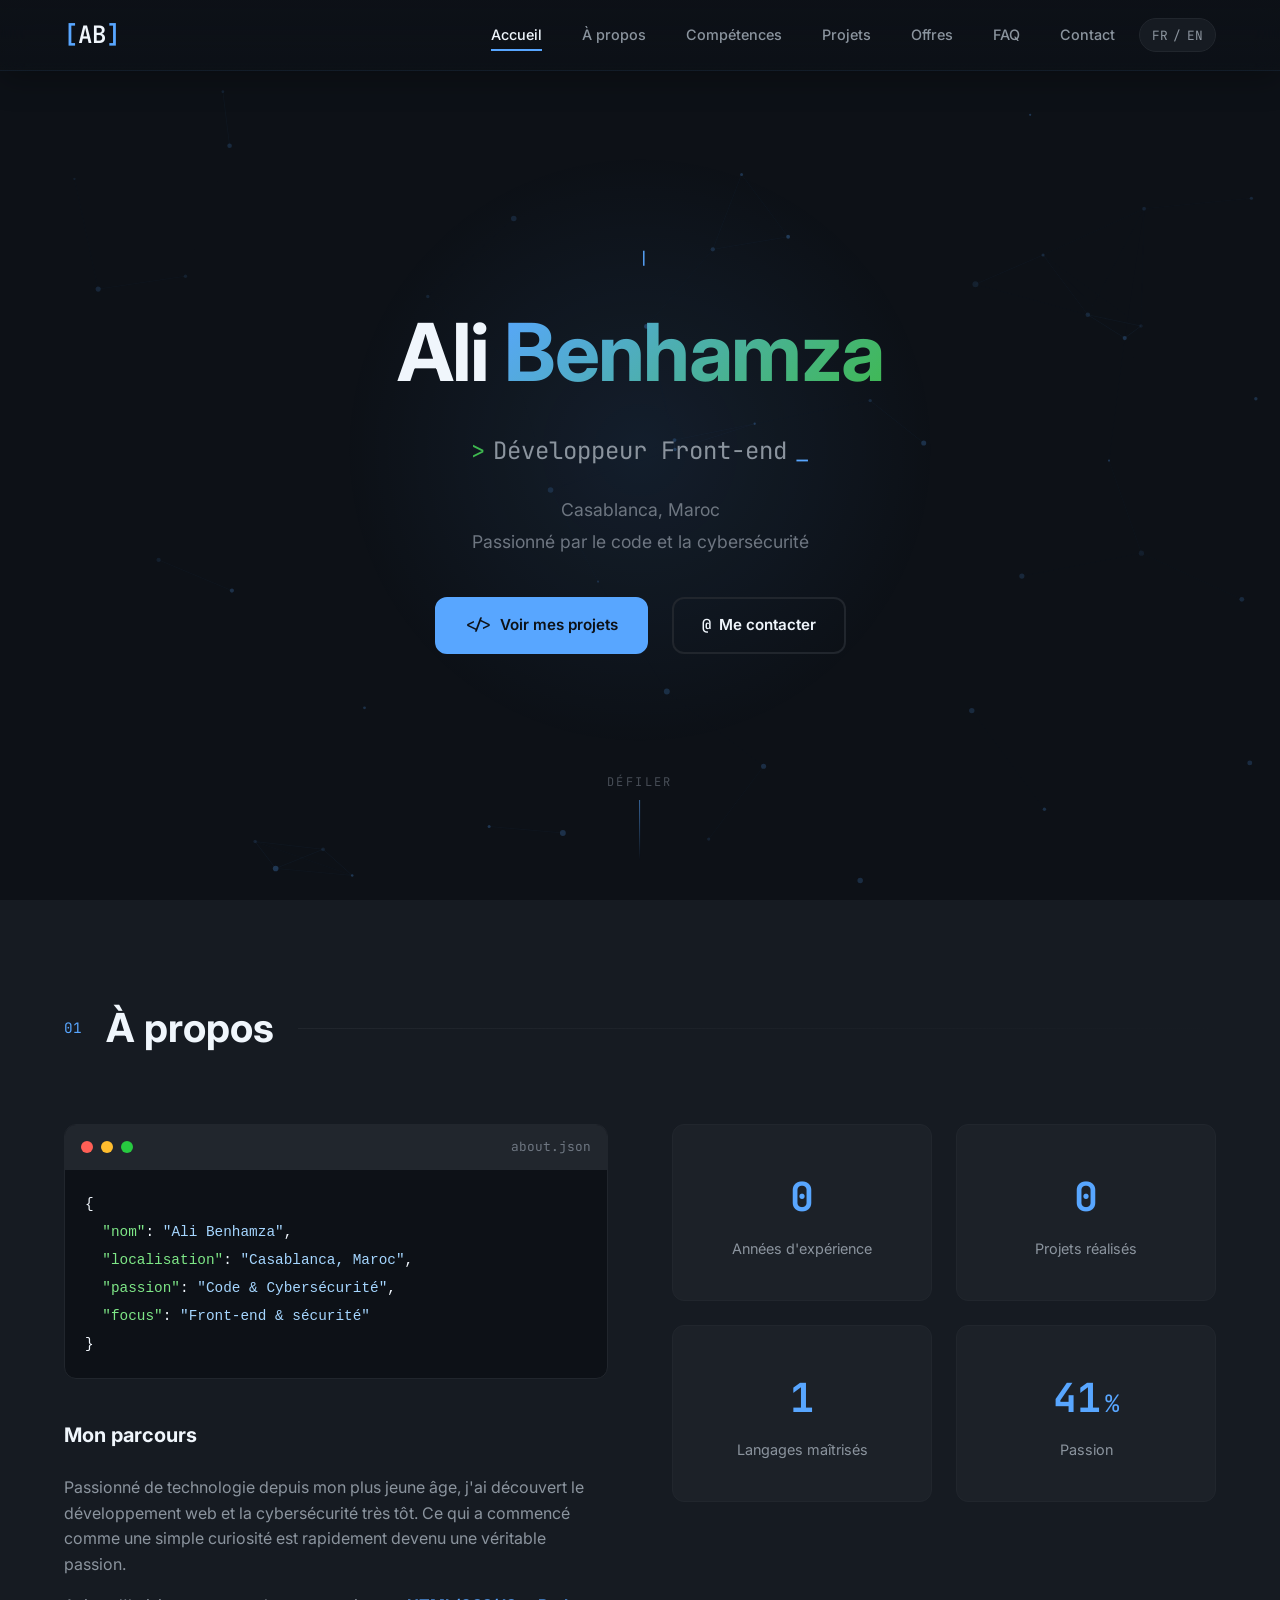
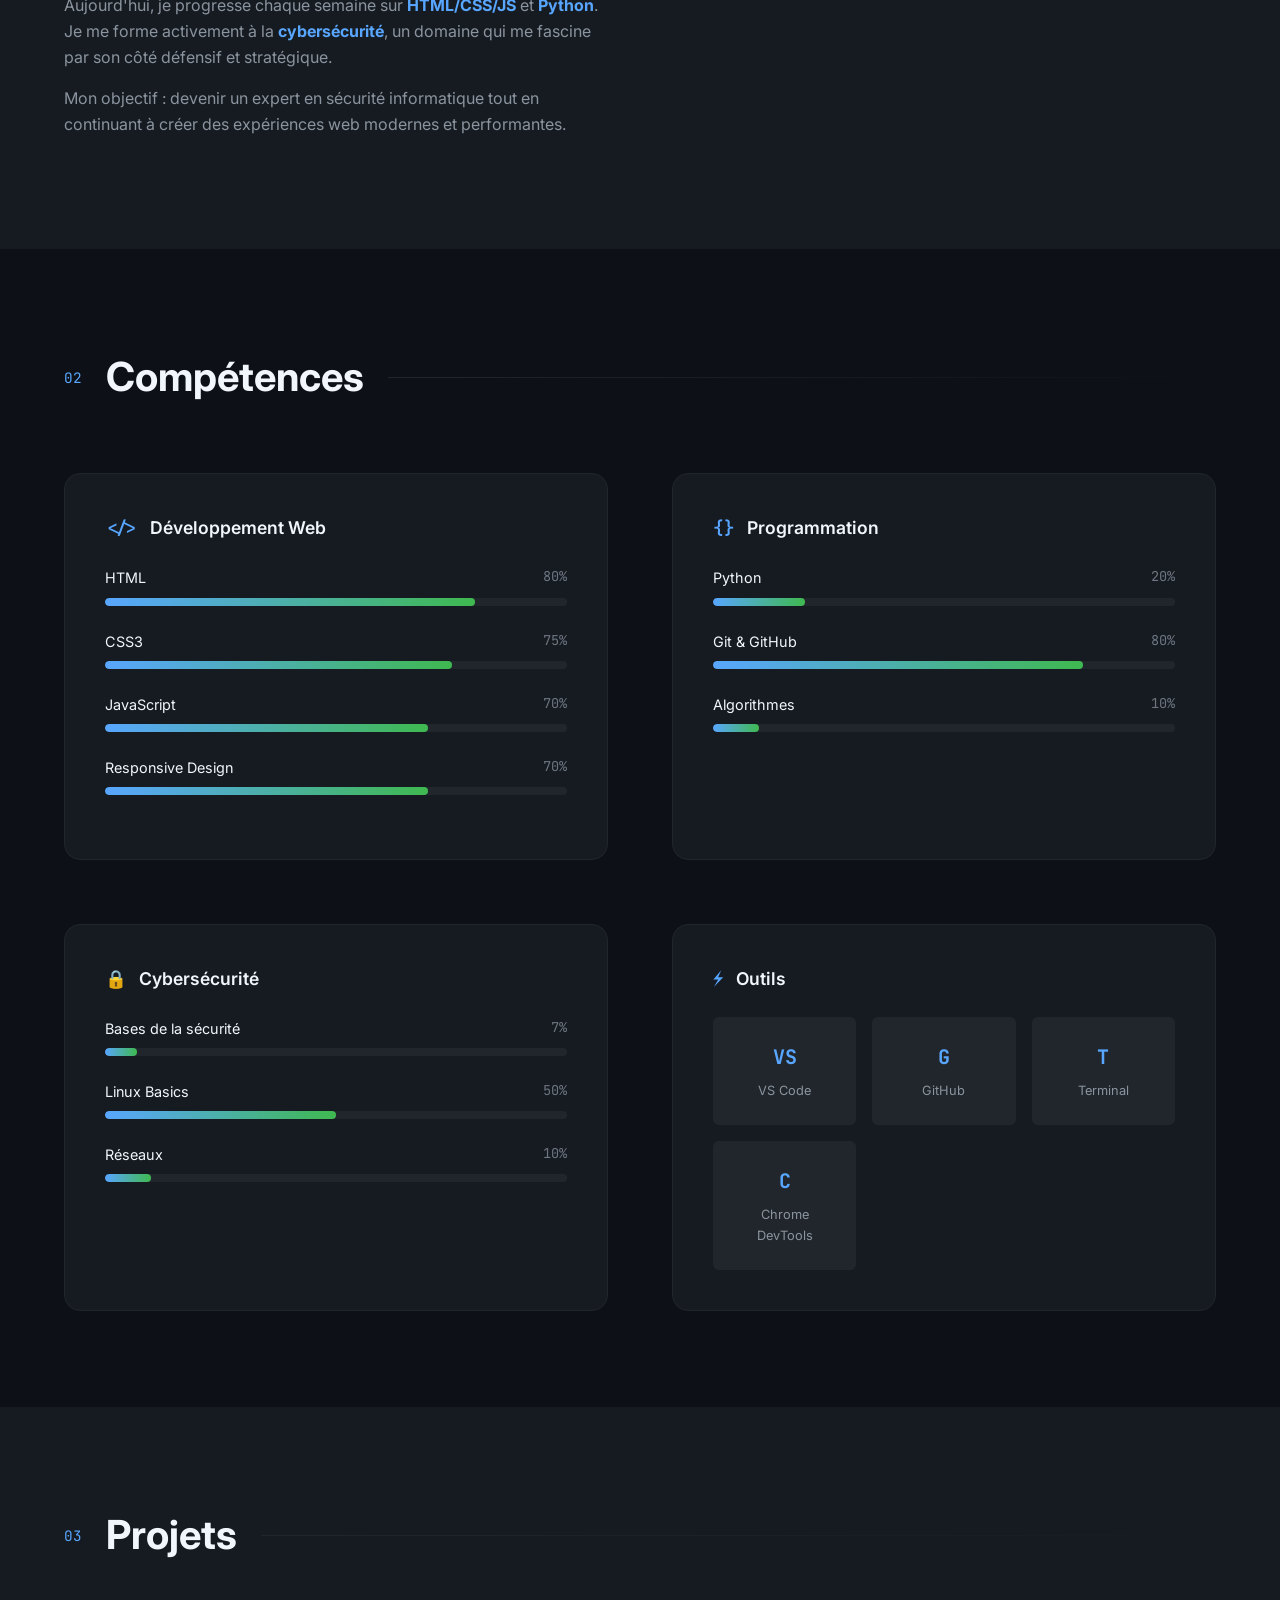
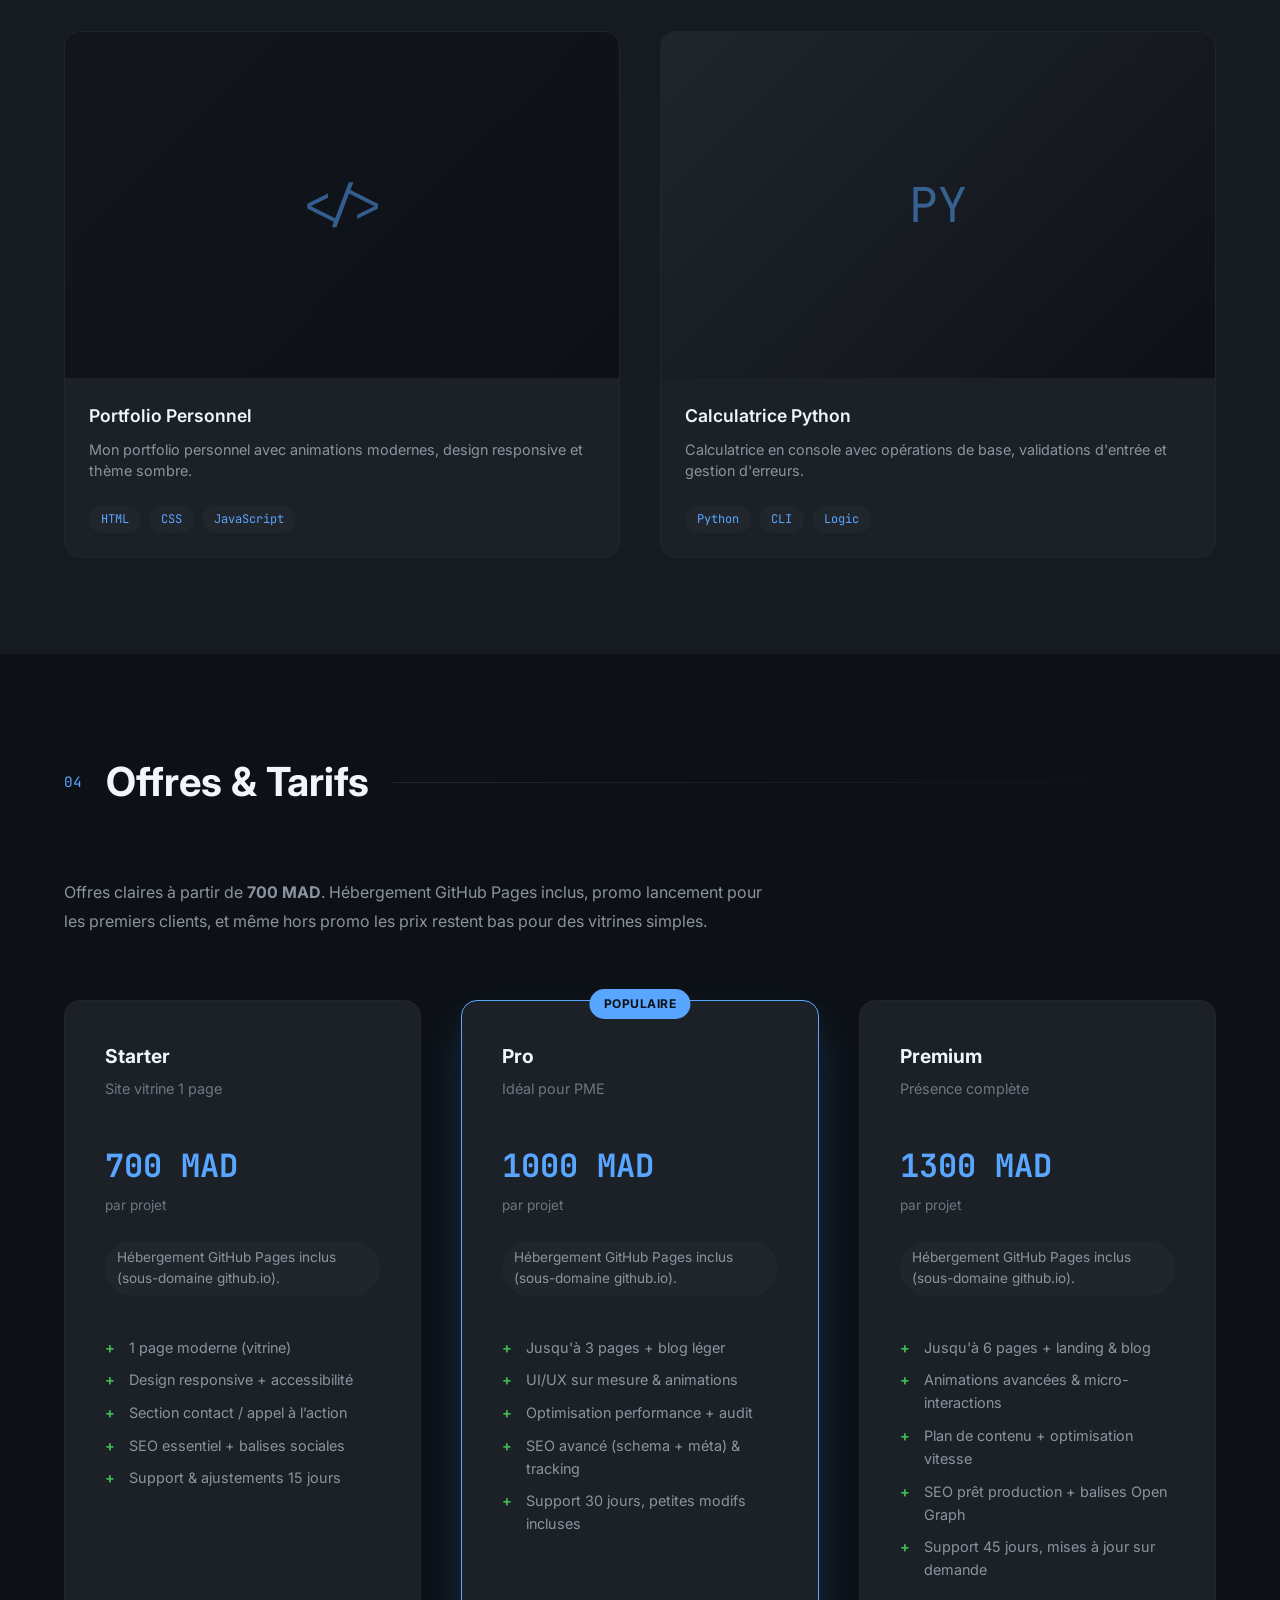
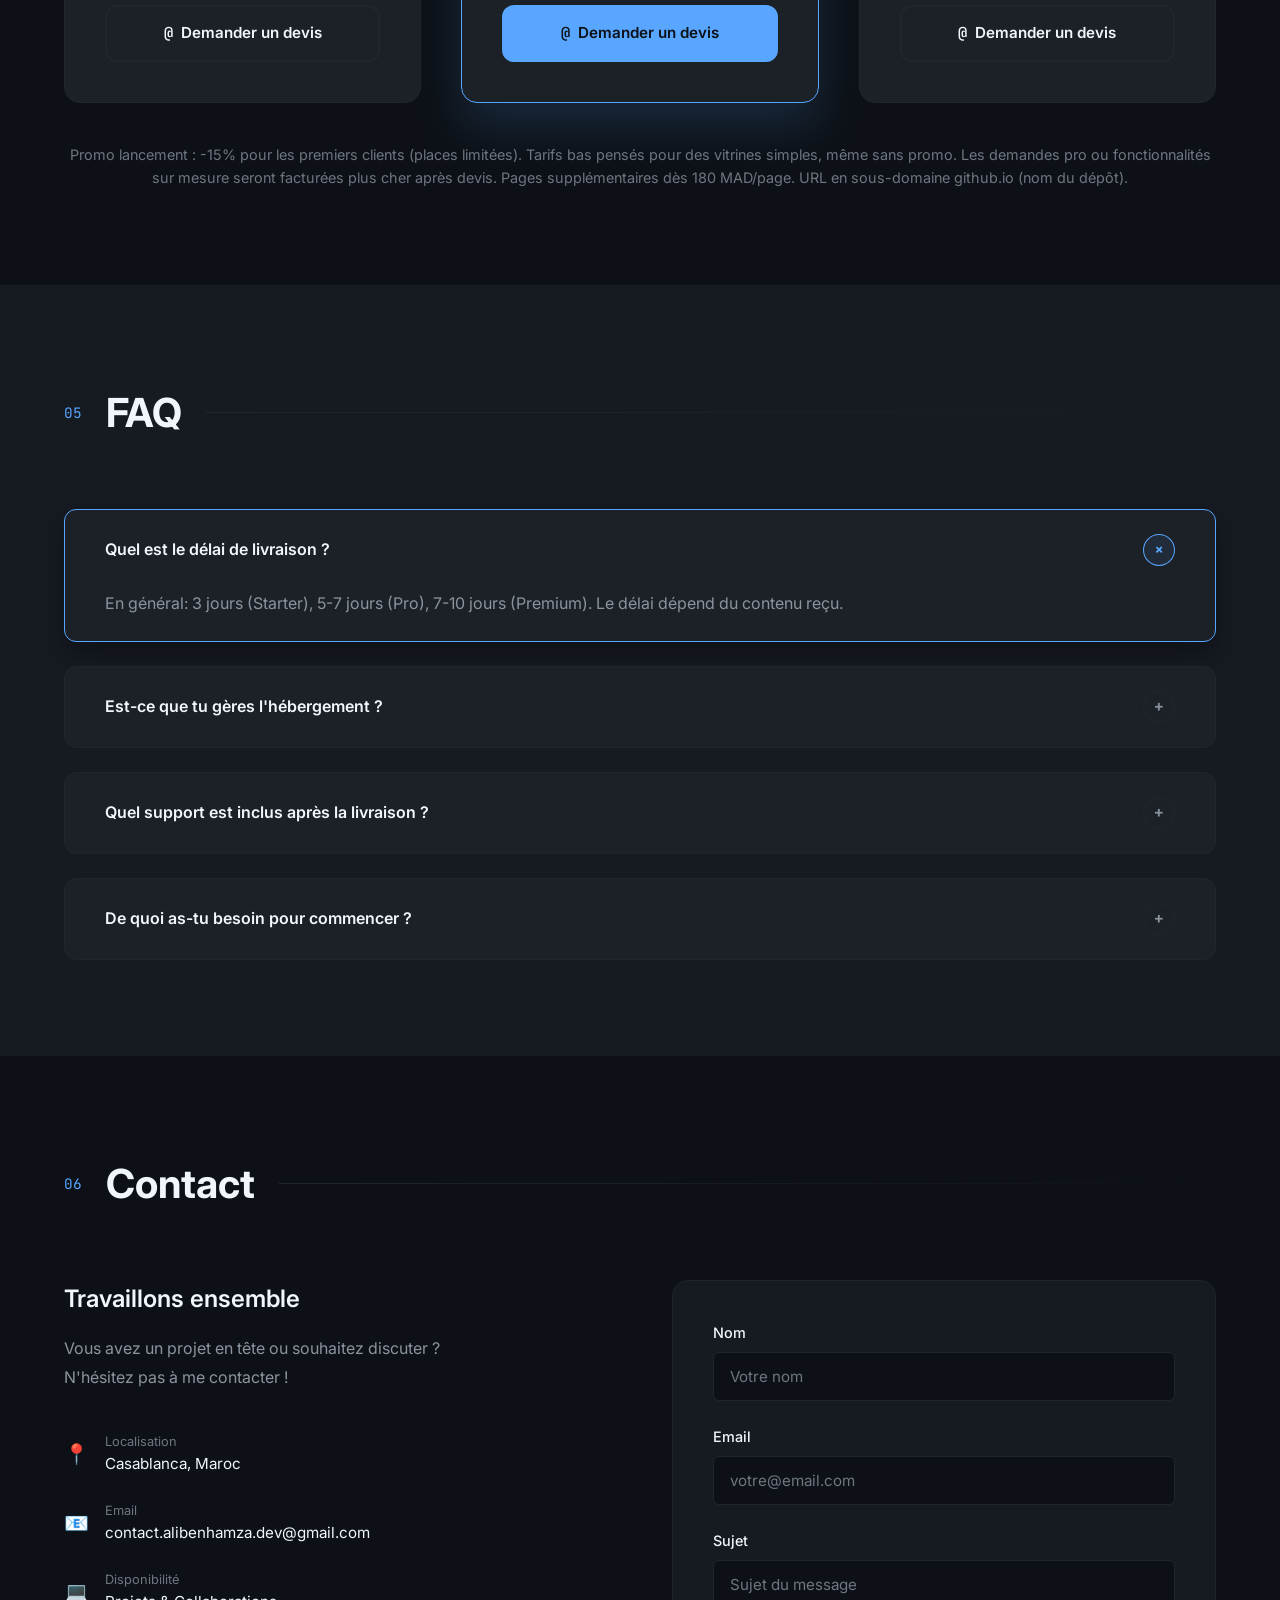
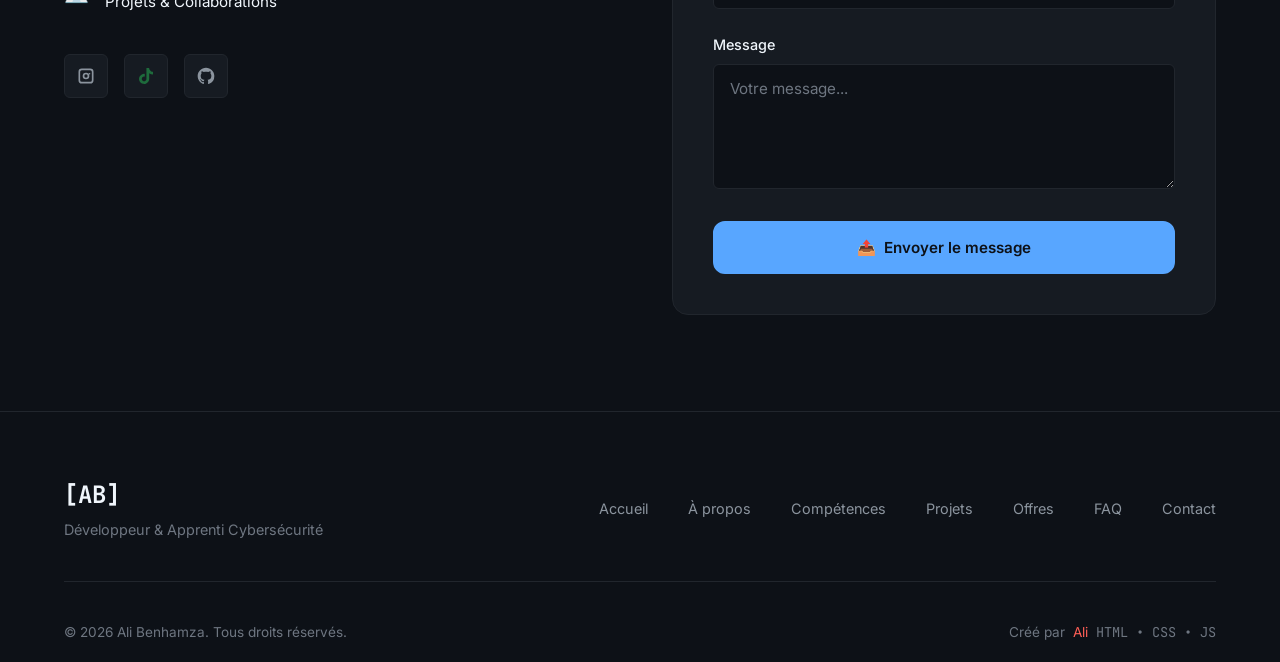
==== commit 2f694a64: "promo precision plus update" ====
--- a/index.html
+++ b/index.html
@@ -137,6 +137,7 @@
             </div>
         </div>
     </nav>
+    
 
     <!-- ============================================ -->
     <!-- SECTION HERO (Page d'accueil)               -->
@@ -518,7 +519,7 @@
             </div>
 
             <p class="section-intro" data-i18n-html="pricing.lead">
-                Offres claires à partir de <strong>700 MAD</strong>. Hébergement GitHub Pages inclus et promo lancement pour les 3 premiers clients.
+                Offres claires à partir de <strong>700 MAD</strong>. Hébergement GitHub Pages inclus, promo lancement pour les premiers clients, et même hors promo les prix restent bas pour des vitrines simples.
             </p>
 
             <div class="pricing-grid">
@@ -594,7 +595,7 @@
             </div>
 
             <p class="pricing-footnote" data-i18n="pricing.footnote">
-                Promo lancement : -15% pour les 3 premiers clients. Pages supplémentaires dès 180 MAD/page. URL en sous-domaine github.io (nom du dépôt).
+                Promo lancement : -15% pour les premiers clients (places limitées). Tarifs bas pensés pour des vitrines simples, même sans promo. Les demandes pro ou fonctionnalités sur mesure seront facturées plus cher après devis. Pages supplémentaires dès 180 MAD/page. URL en sous-domaine github.io (nom du dépôt).
             </p>
         </div>
     </section>
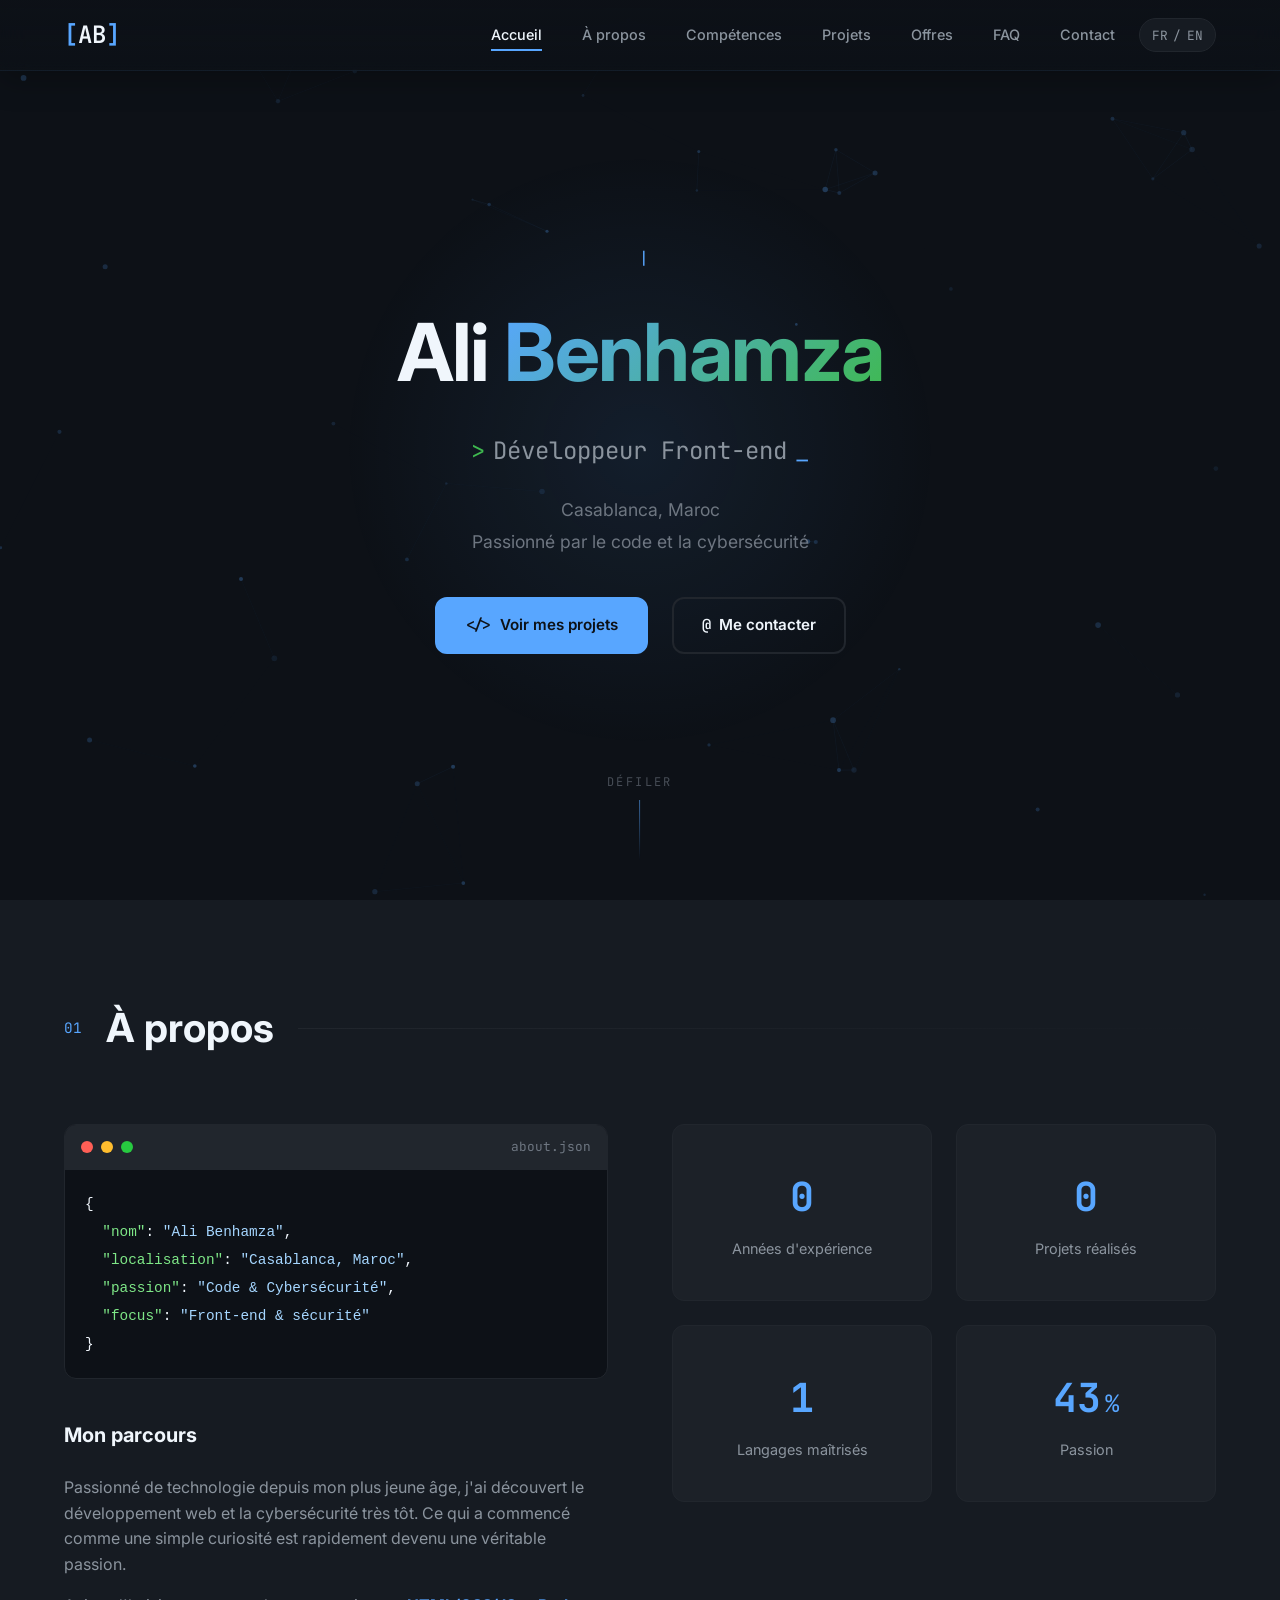
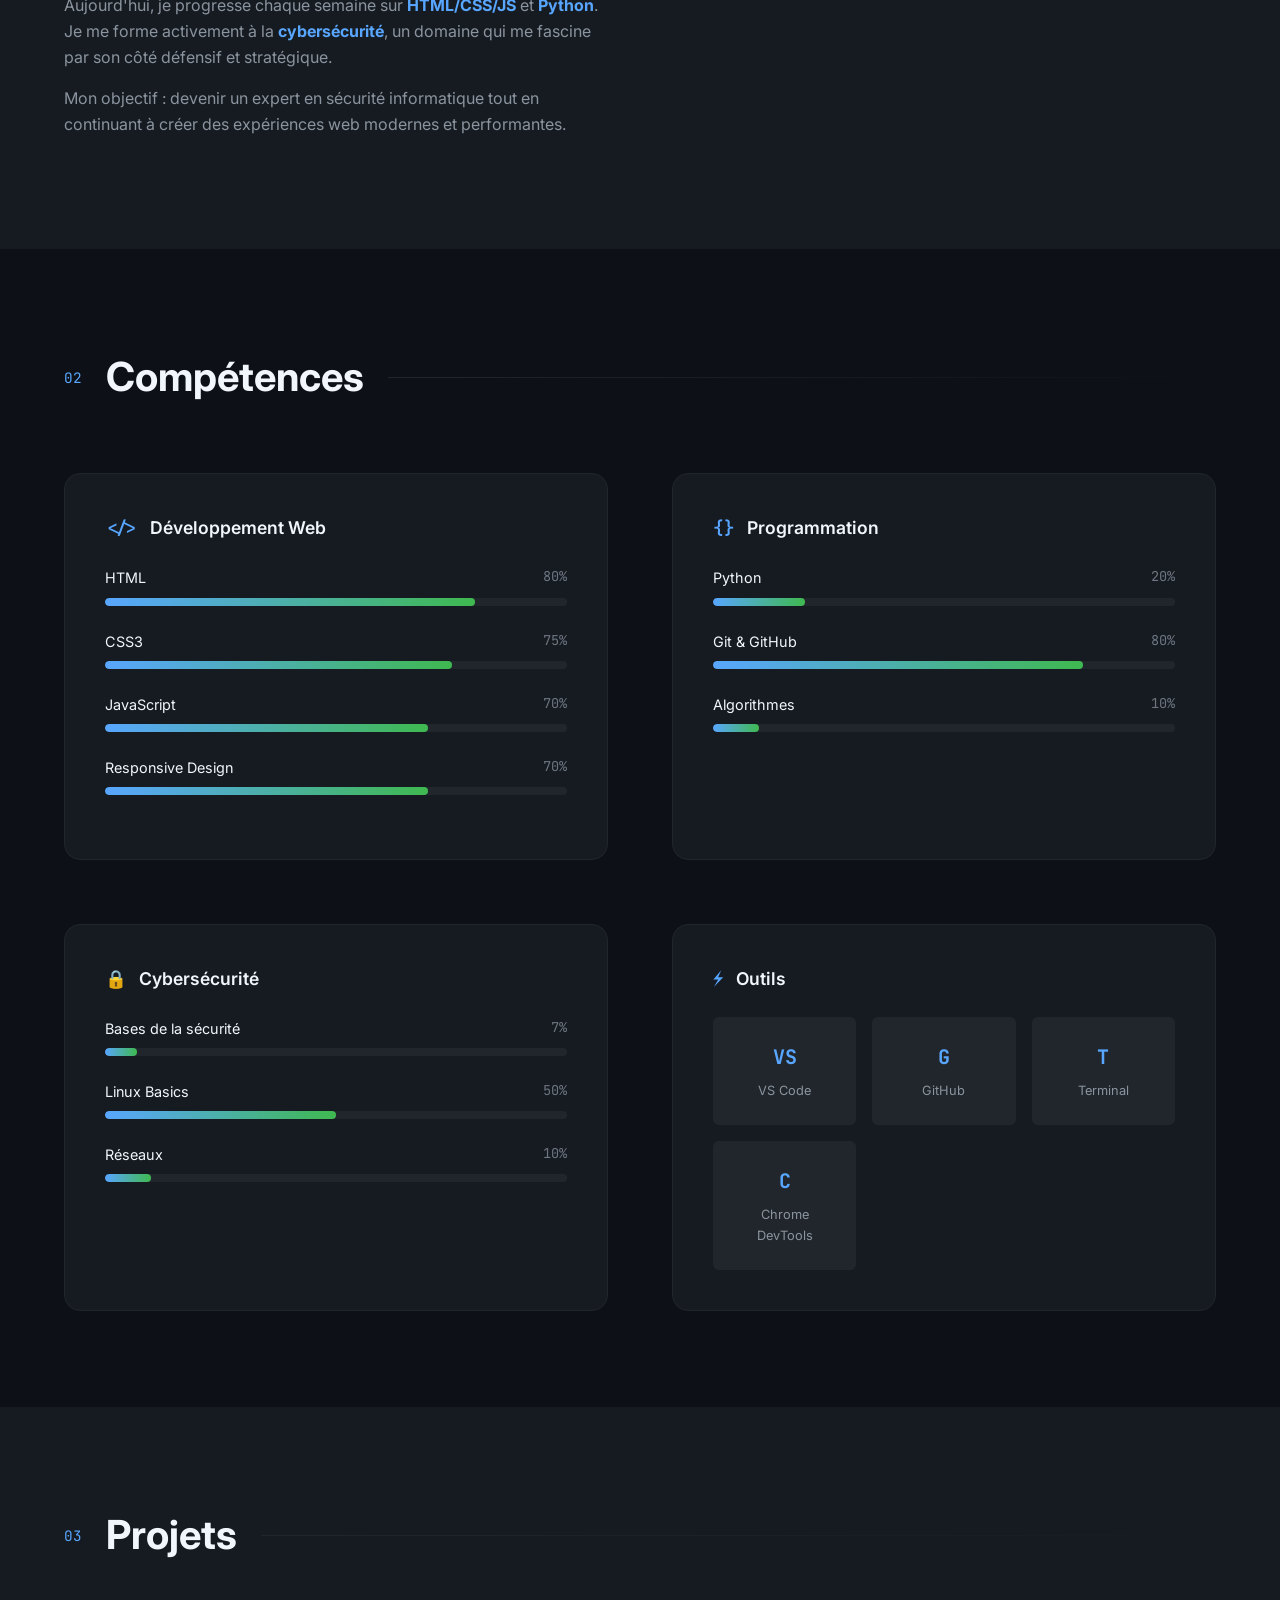
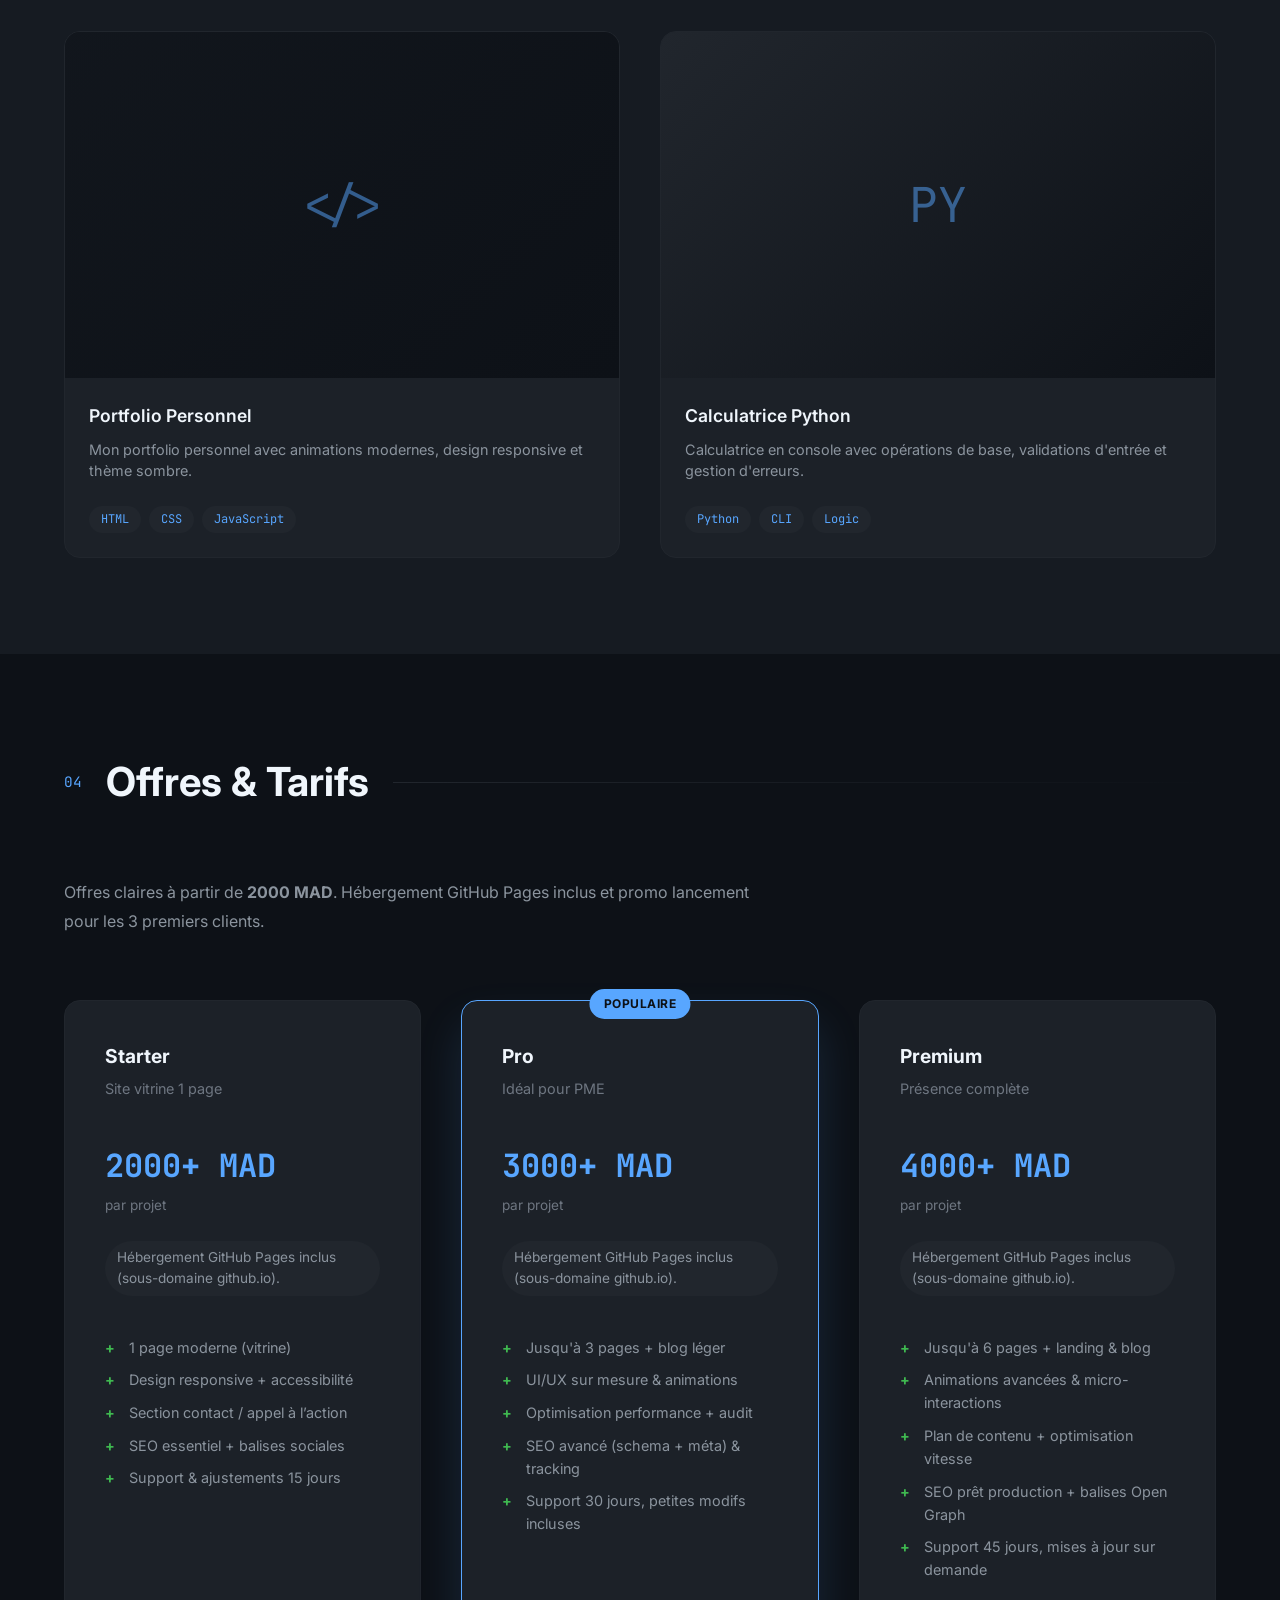
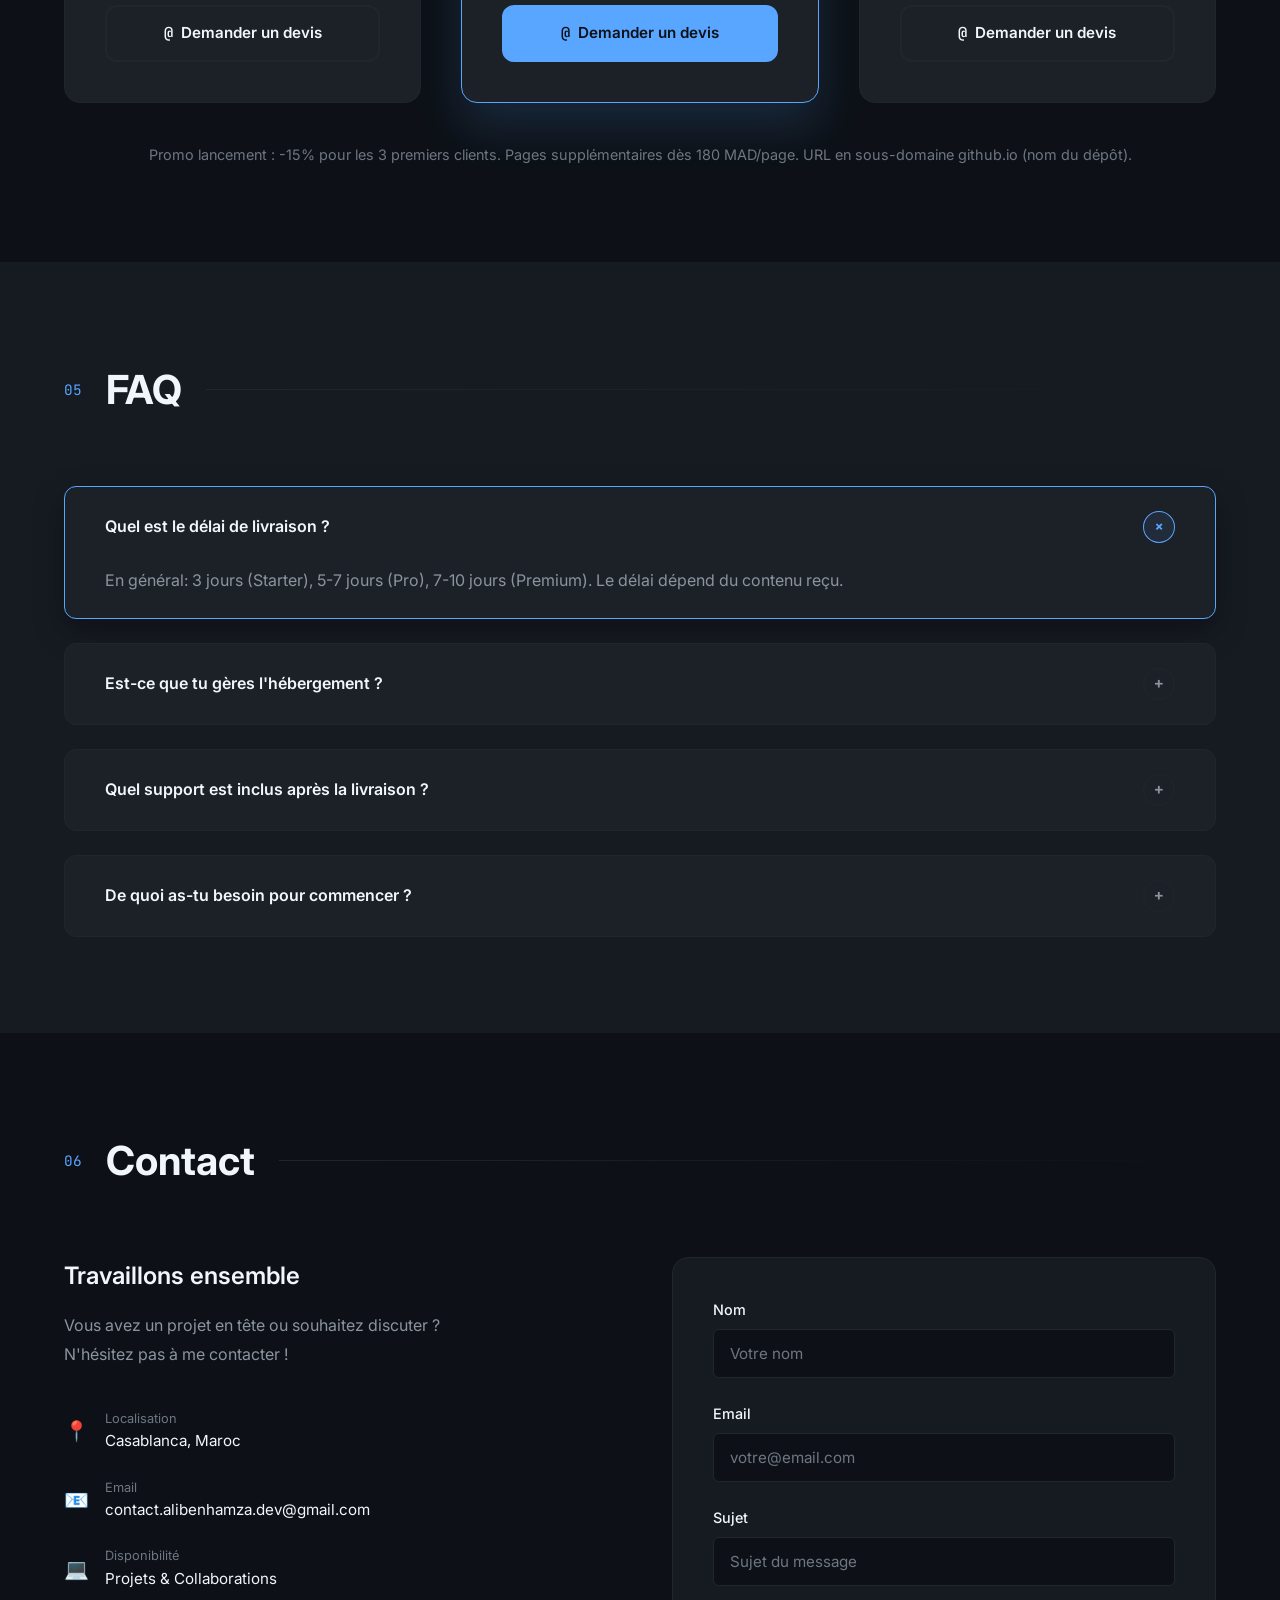
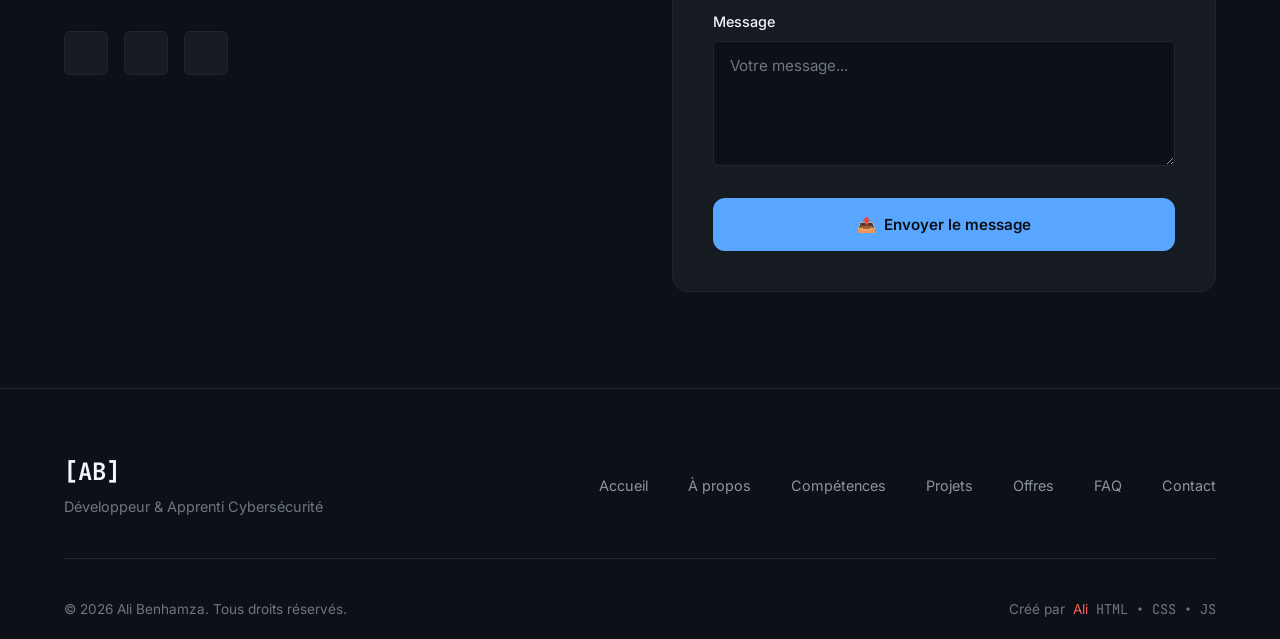
==== commit 5b0d8205: "update" ====
--- a/index.html
+++ b/index.html
@@ -137,7 +137,6 @@
             </div>
         </div>
     </nav>
-    
 
     <!-- ============================================ -->
     <!-- SECTION HERO (Page d'accueil)               -->
@@ -519,7 +518,7 @@
             </div>
 
             <p class="section-intro" data-i18n-html="pricing.lead">
-                Offres claires à partir de <strong>700 MAD</strong>. Hébergement GitHub Pages inclus, promo lancement pour les premiers clients, et même hors promo les prix restent bas pour des vitrines simples.
+                Offres claires à partir de <strong>2000 MAD</strong>. Hébergement GitHub Pages inclus et promo lancement pour les 3 premiers clients.
             </p>
 
             <div class="pricing-grid">
@@ -529,7 +528,7 @@
                         <p class="plan-tagline" data-i18n="pricing.starter.tagline">Site vitrine 1 page</p>
                     </div>
                     <div class="plan-price">
-                        <span class="price-amount" data-i18n="pricing.starter.price">700 MAD</span>
+                        <span class="price-amount" data-i18n="pricing.starter.price">2000+ MAD</span>
                         <span class="price-note" data-i18n="pricing.per_project">par projet</span>
                     </div>
                     <p class="plan-note" data-i18n="pricing.no_hosting">Hébergement GitHub Pages inclus (sous-domaine github.io).</p>
@@ -553,7 +552,7 @@
                         <p class="plan-tagline" data-i18n="pricing.pro.tagline">Idéal pour PME</p>
                     </div>
                     <div class="plan-price">
-                        <span class="price-amount" data-i18n="pricing.pro.price">1000 MAD</span>
+                        <span class="price-amount" data-i18n="pricing.pro.price">3000+ MAD</span>
                         <span class="price-note" data-i18n="pricing.per_project">par projet</span>
                     </div>
                     <p class="plan-note" data-i18n="pricing.no_hosting">Hébergement GitHub Pages inclus (sous-domaine github.io).</p>
@@ -576,7 +575,7 @@
                         <p class="plan-tagline" data-i18n="pricing.premium.tagline">Présence complète</p>
                     </div>
                     <div class="plan-price">
-                        <span class="price-amount" data-i18n="pricing.premium.price">1300 MAD</span>
+                        <span class="price-amount" data-i18n="pricing.premium.price">4000+ MAD</span>
                         <span class="price-note" data-i18n="pricing.per_project">par projet</span>
                     </div>
                     <p class="plan-note" data-i18n="pricing.no_hosting">Hébergement GitHub Pages inclus (sous-domaine github.io).</p>
@@ -595,7 +594,7 @@
             </div>
 
             <p class="pricing-footnote" data-i18n="pricing.footnote">
-                Promo lancement : -15% pour les premiers clients (places limitées). Tarifs bas pensés pour des vitrines simples, même sans promo. Les demandes pro ou fonctionnalités sur mesure seront facturées plus cher après devis. Pages supplémentaires dès 180 MAD/page. URL en sous-domaine github.io (nom du dépôt).
+                Promo lancement : -15% pour les 3 premiers clients. Pages supplémentaires dès 180 MAD/page. URL en sous-domaine github.io (nom du dépôt).
             </p>
         </div>
     </section>
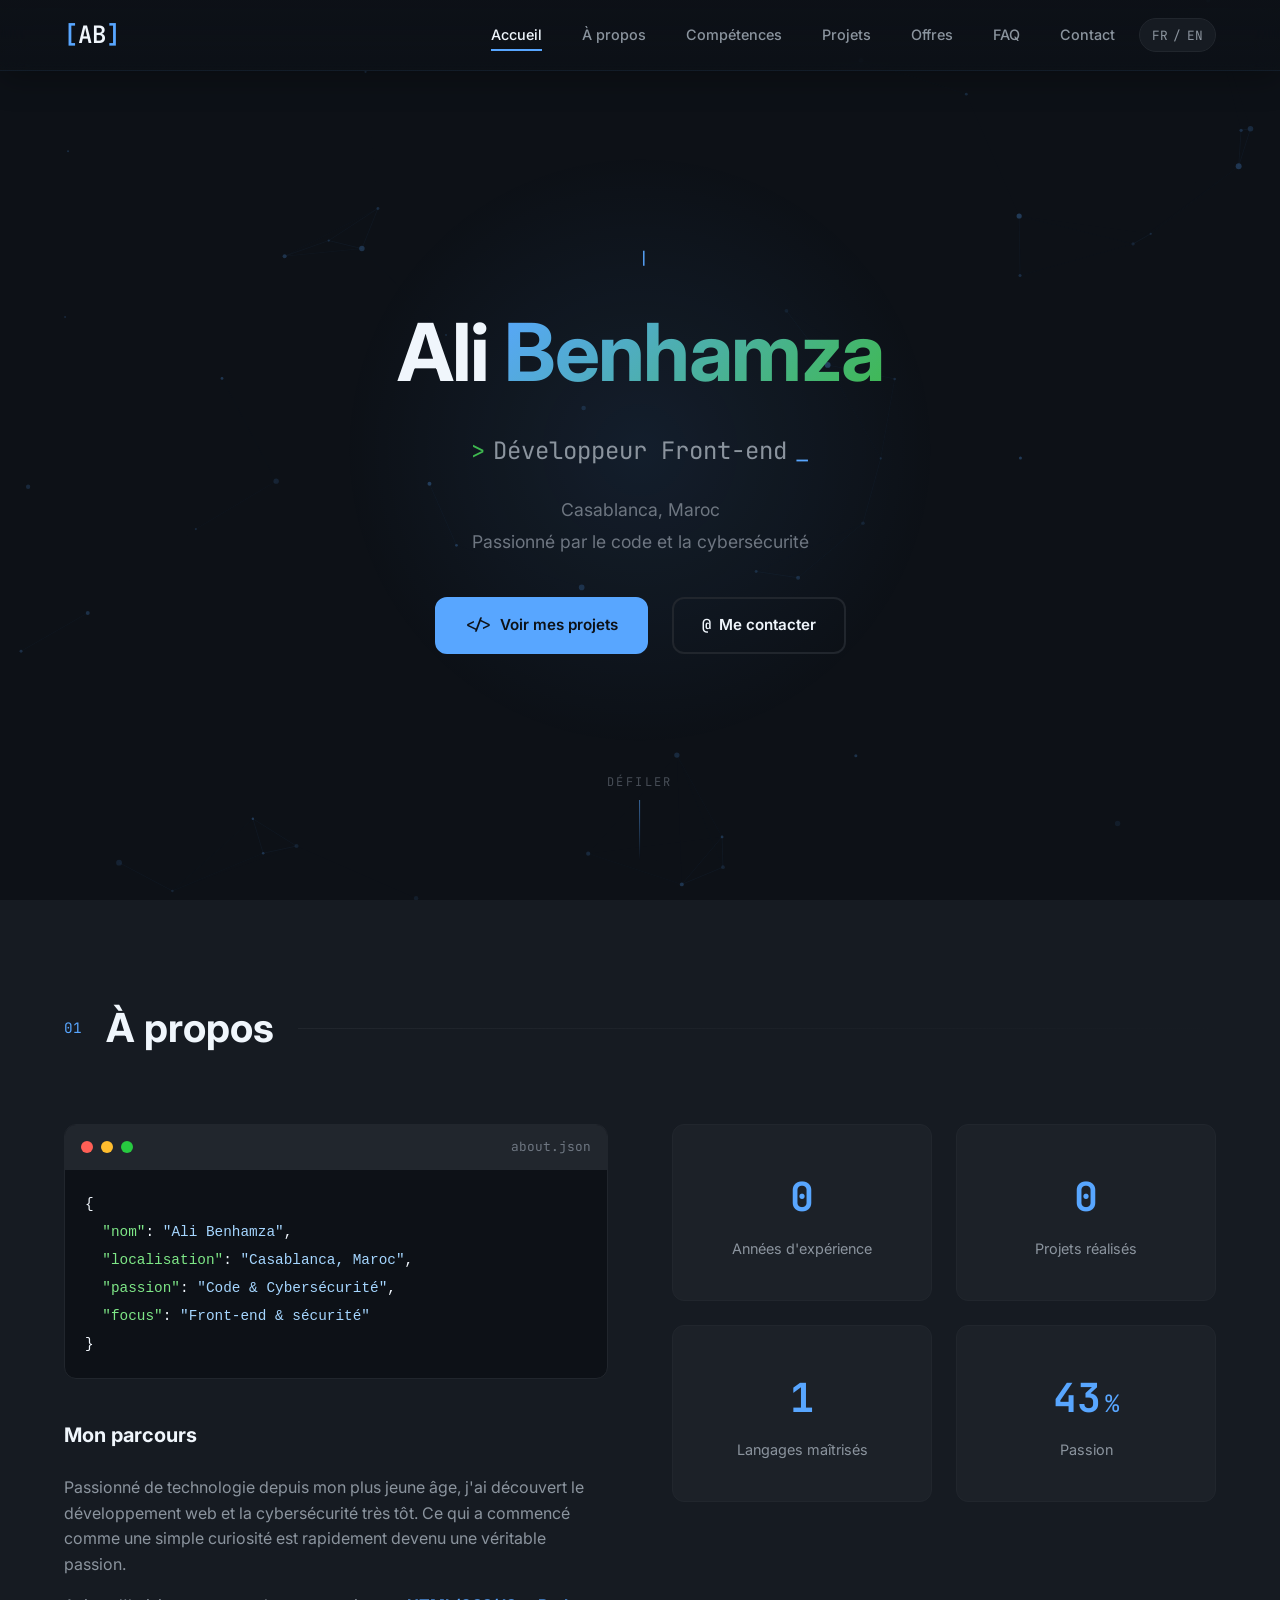
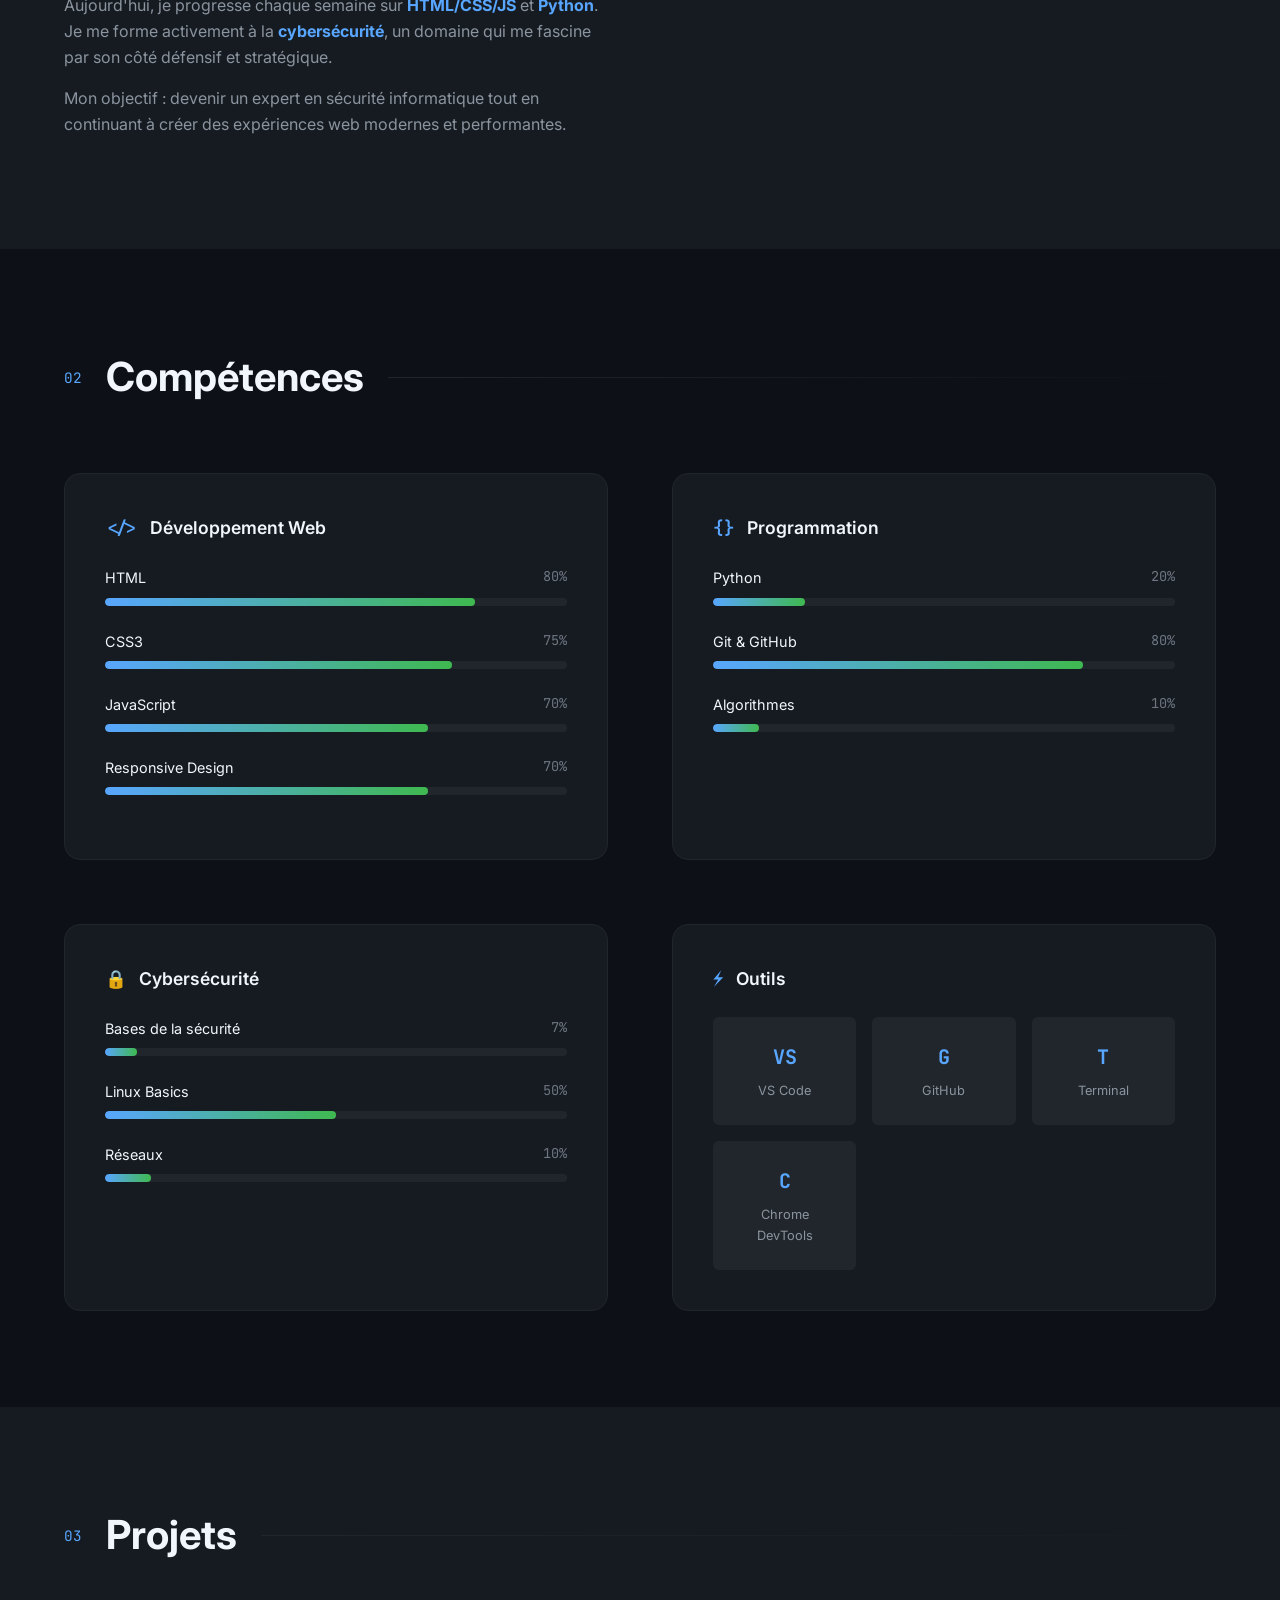
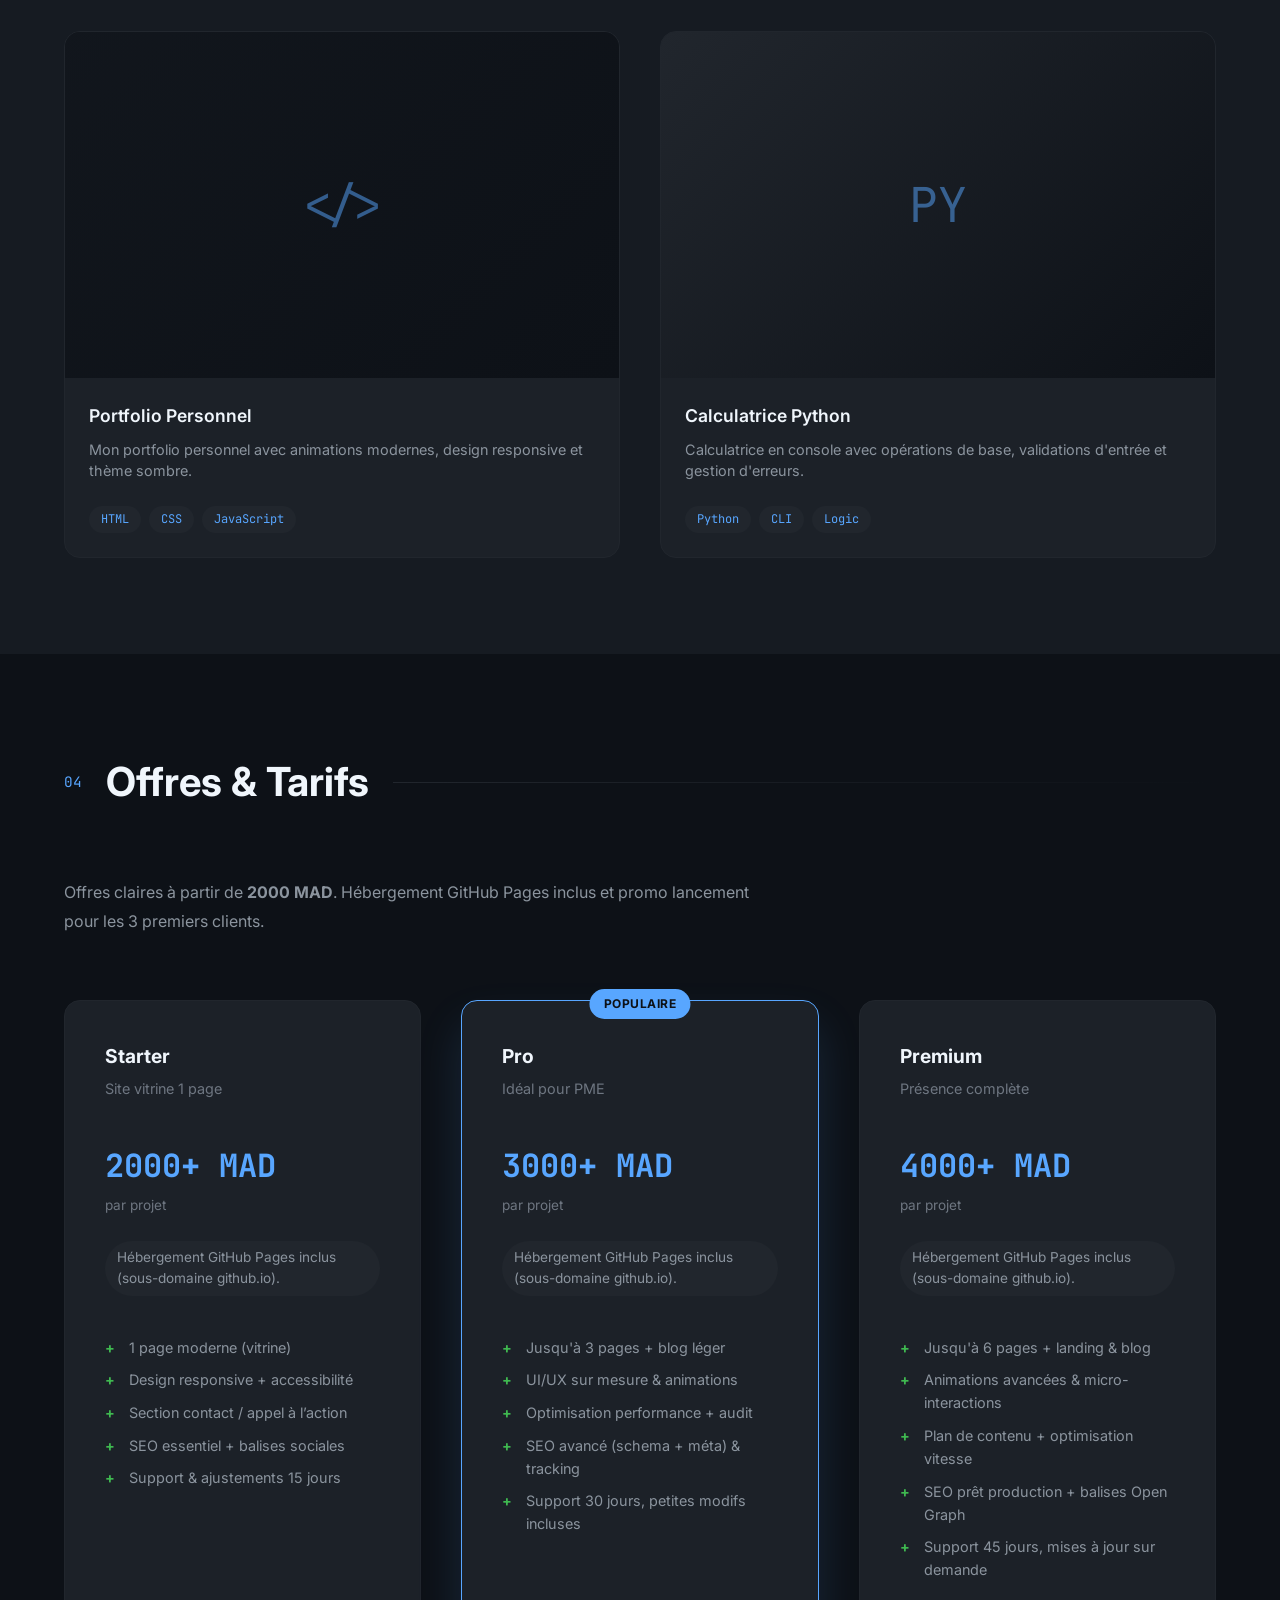
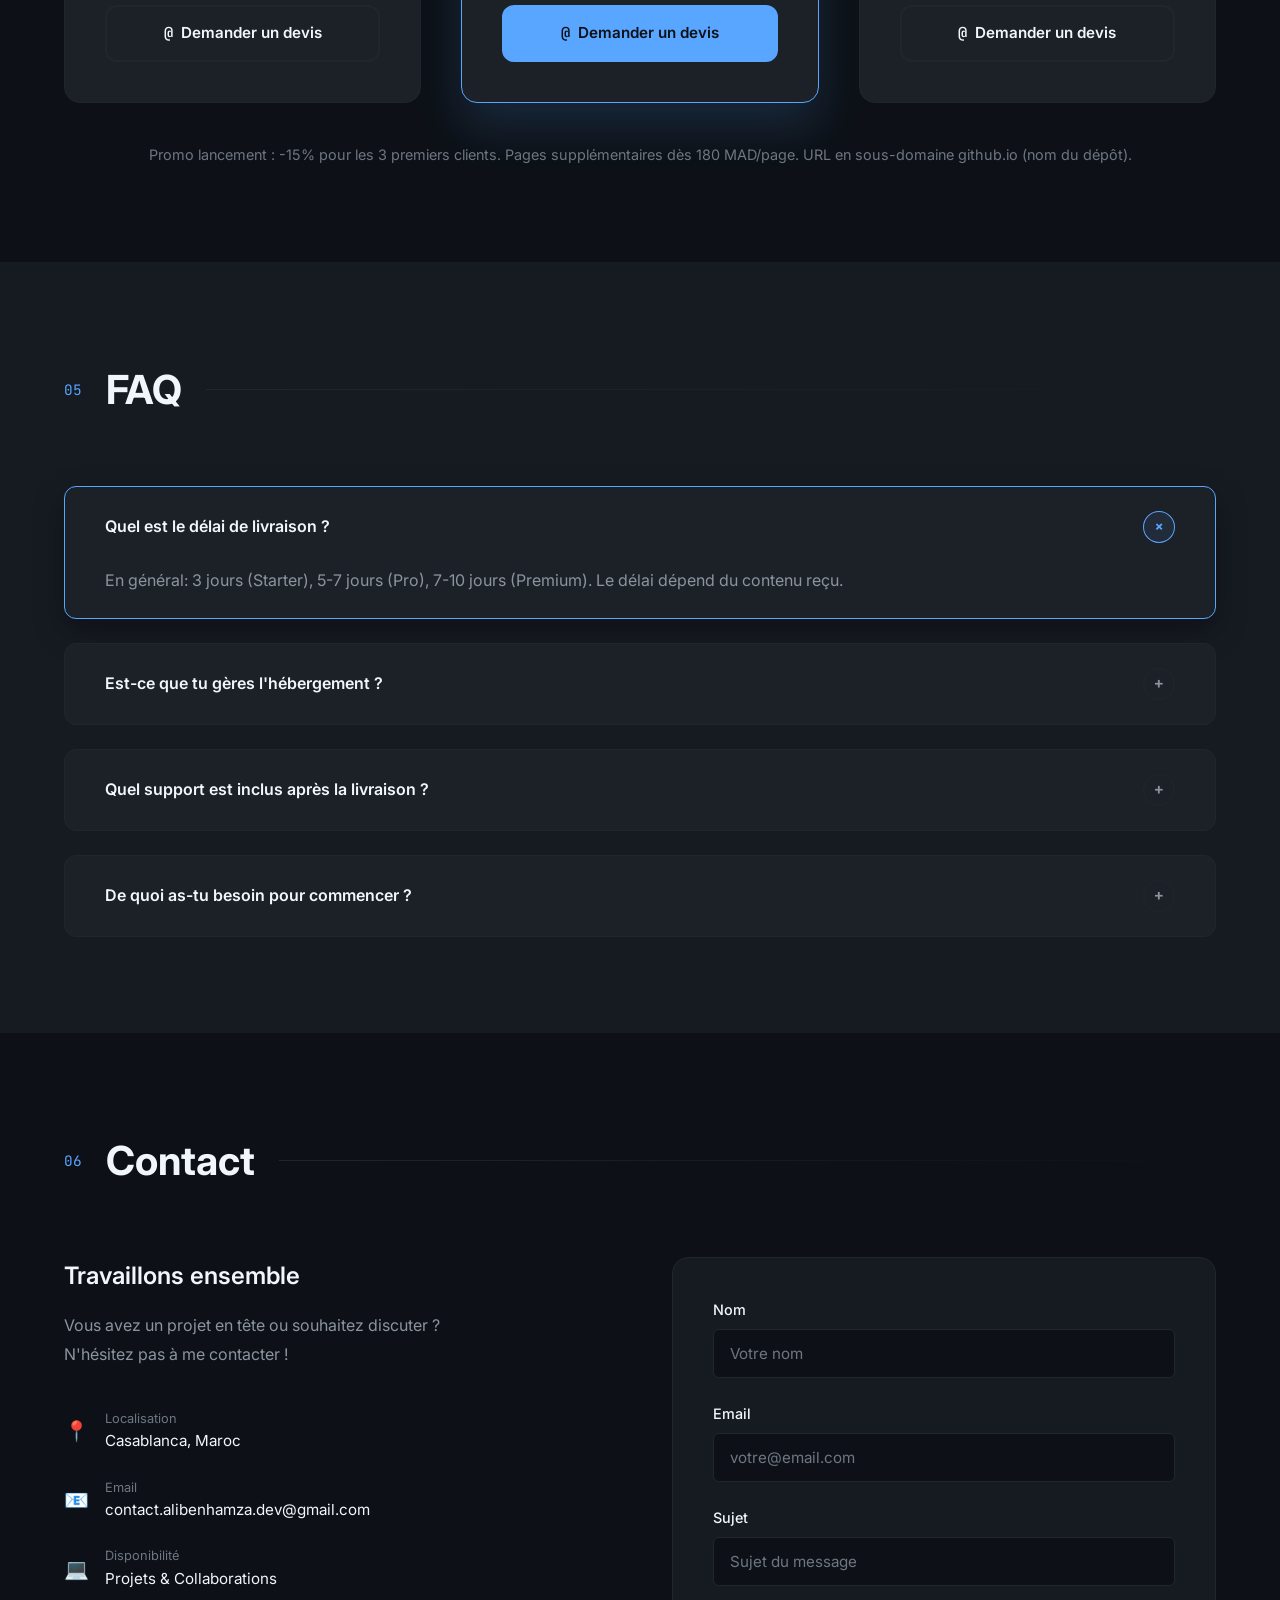
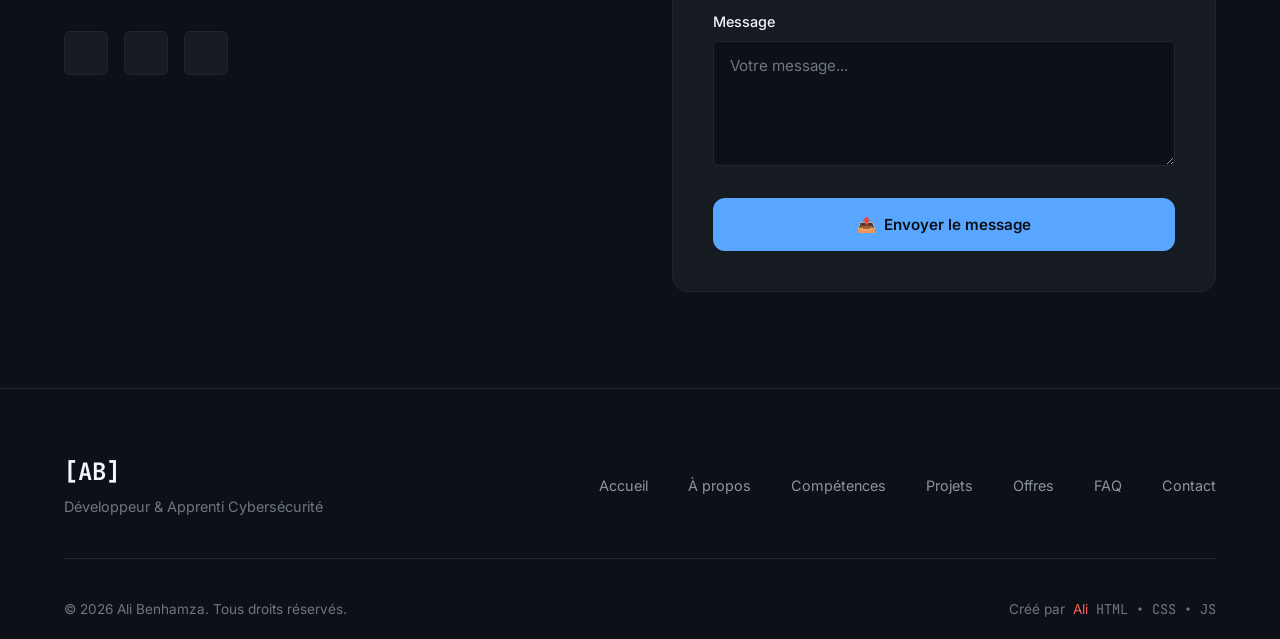
==== commit e169a1f1: "svg bug fixe" ====
--- a/index.html
+++ b/index.html
@@ -711,17 +711,17 @@
                     <div class="social-links">
                         <a href="https://www.instagram.com/Aliben_dev" class="social-link" aria-label="Instagram" target="_blank" rel="noopener noreferrer">
                             <svg class="icon" aria-hidden="true">
-                                <use href="assets/svg/sprite.svg#icon-instagram"></use>
+                                <use href="assets/svg/instagram.svg"></use>
                             </svg>
                         </a>
                         <a href="https://www.tiktok.com/@Aliben_dev" class="social-link" aria-label="TikTok" target="_blank" rel="noopener noreferrer">
                             <svg class="icon" aria-hidden="true">
-                                <use href="assets/svg/sprite.svg#icon-tiktok"></use>
+                                <use href="assets/svg/tiktok.svg"></use>
                             </svg>
                         </a>
                         <a href="https://github.com/alibenhamza331-eng" class="social-link" aria-label="GitHub" target="_blank" rel="noopener noreferrer">
                             <svg class="icon" aria-hidden="true">
-                                <use href="assets/svg/sprite.svg#icon-github"></use>
+                                <use href="assets/svg/github.svg"></use>
                             </svg>
                         </a>
                     </div>
@@ -793,7 +793,7 @@
     <!-- ============================================ -->
     <button id="back-to-top" class="back-to-top" aria-label="Retour en haut" data-i18n-aria="global.back_to_top">
         <svg class="icon" aria-hidden="true">
-            <use href="assets/svg/sprite.svg#icon-arrow-up"></use>
+            <use href="assets/svg/arrow-up.svg"></use>
         </svg>
     </button>
 
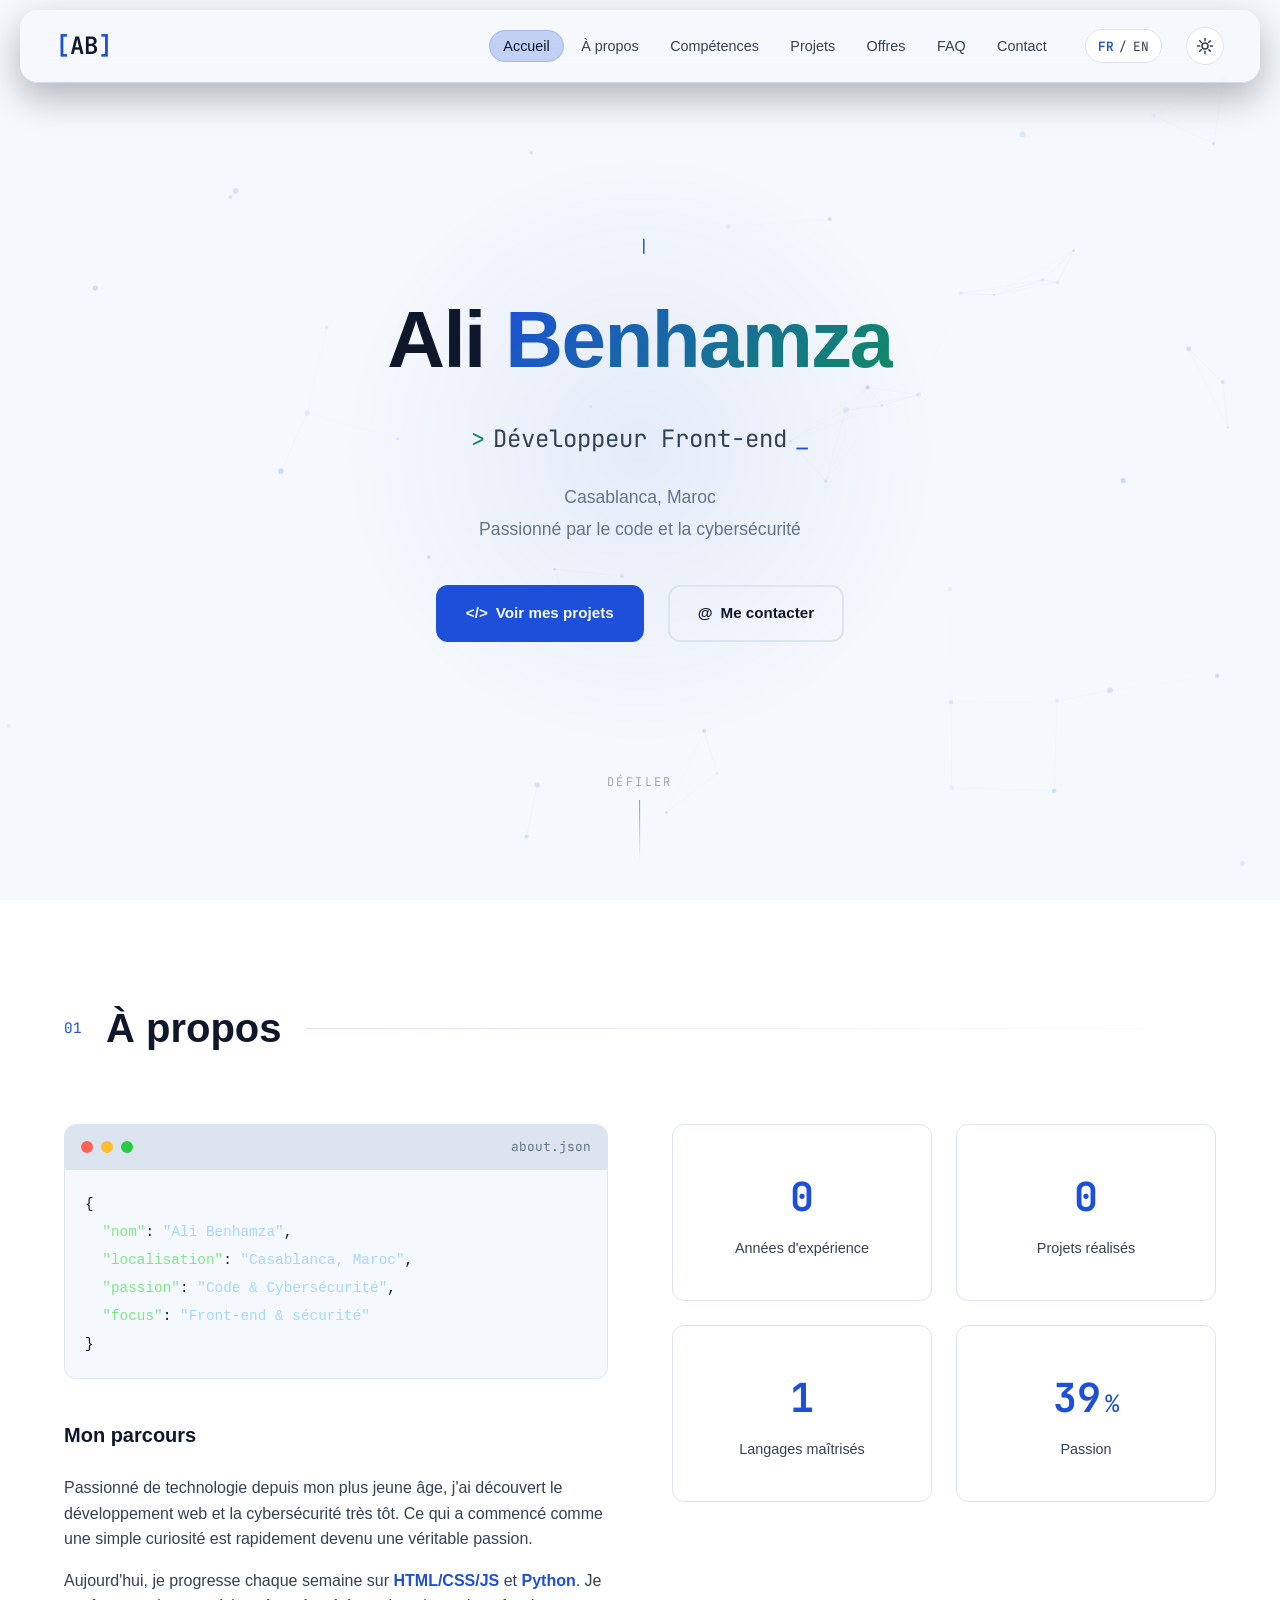
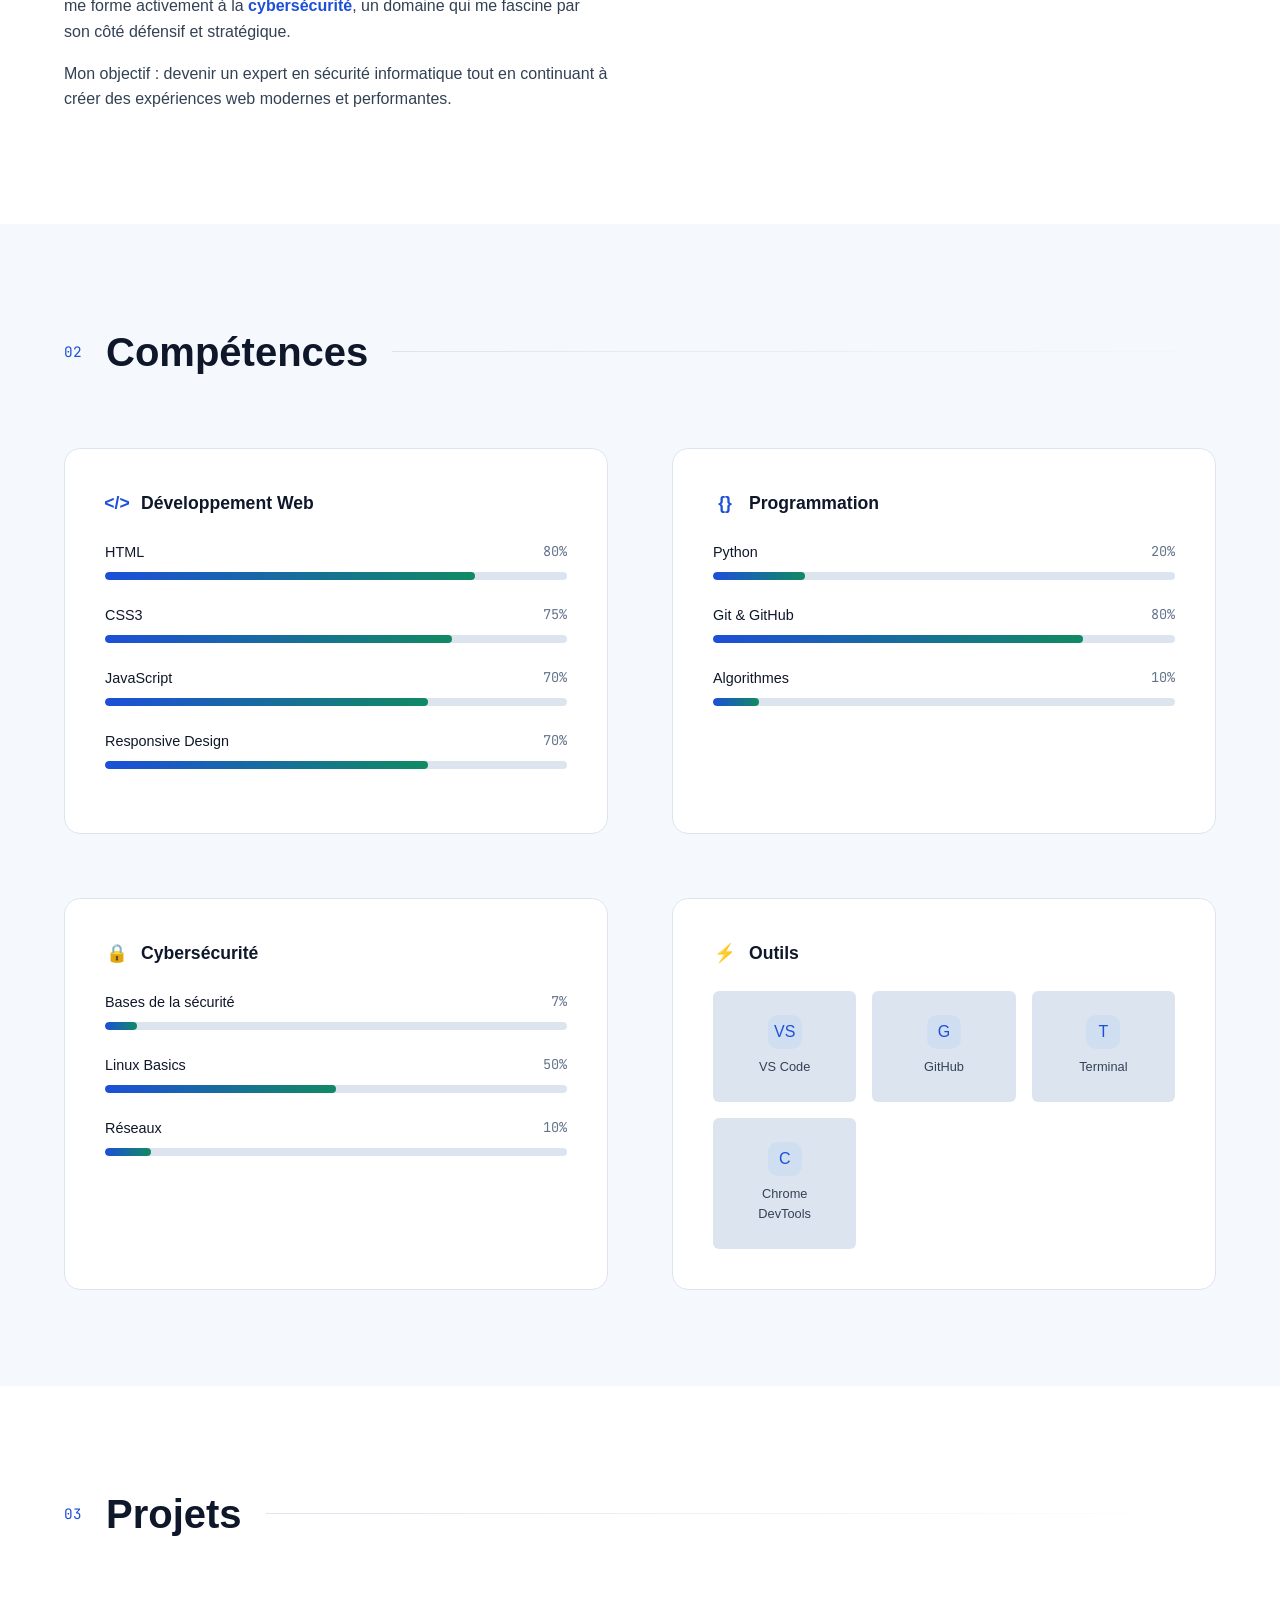
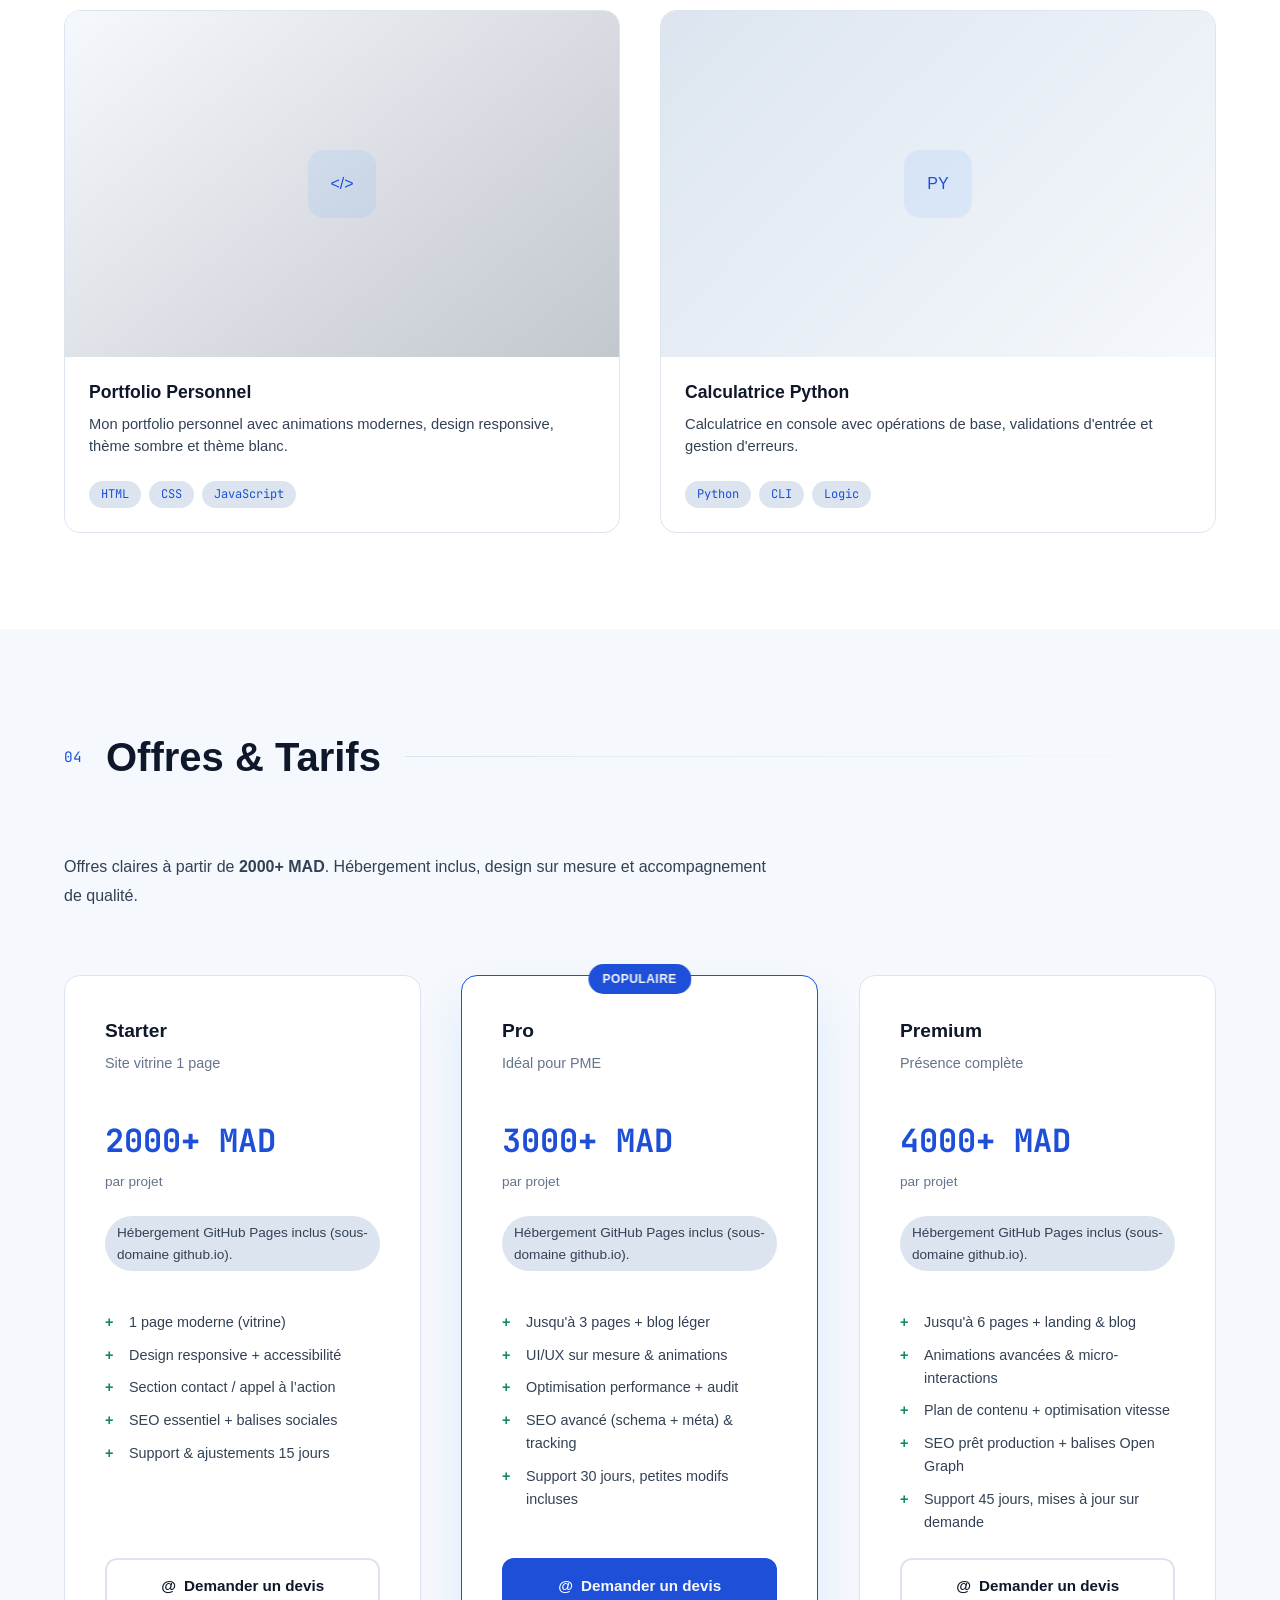
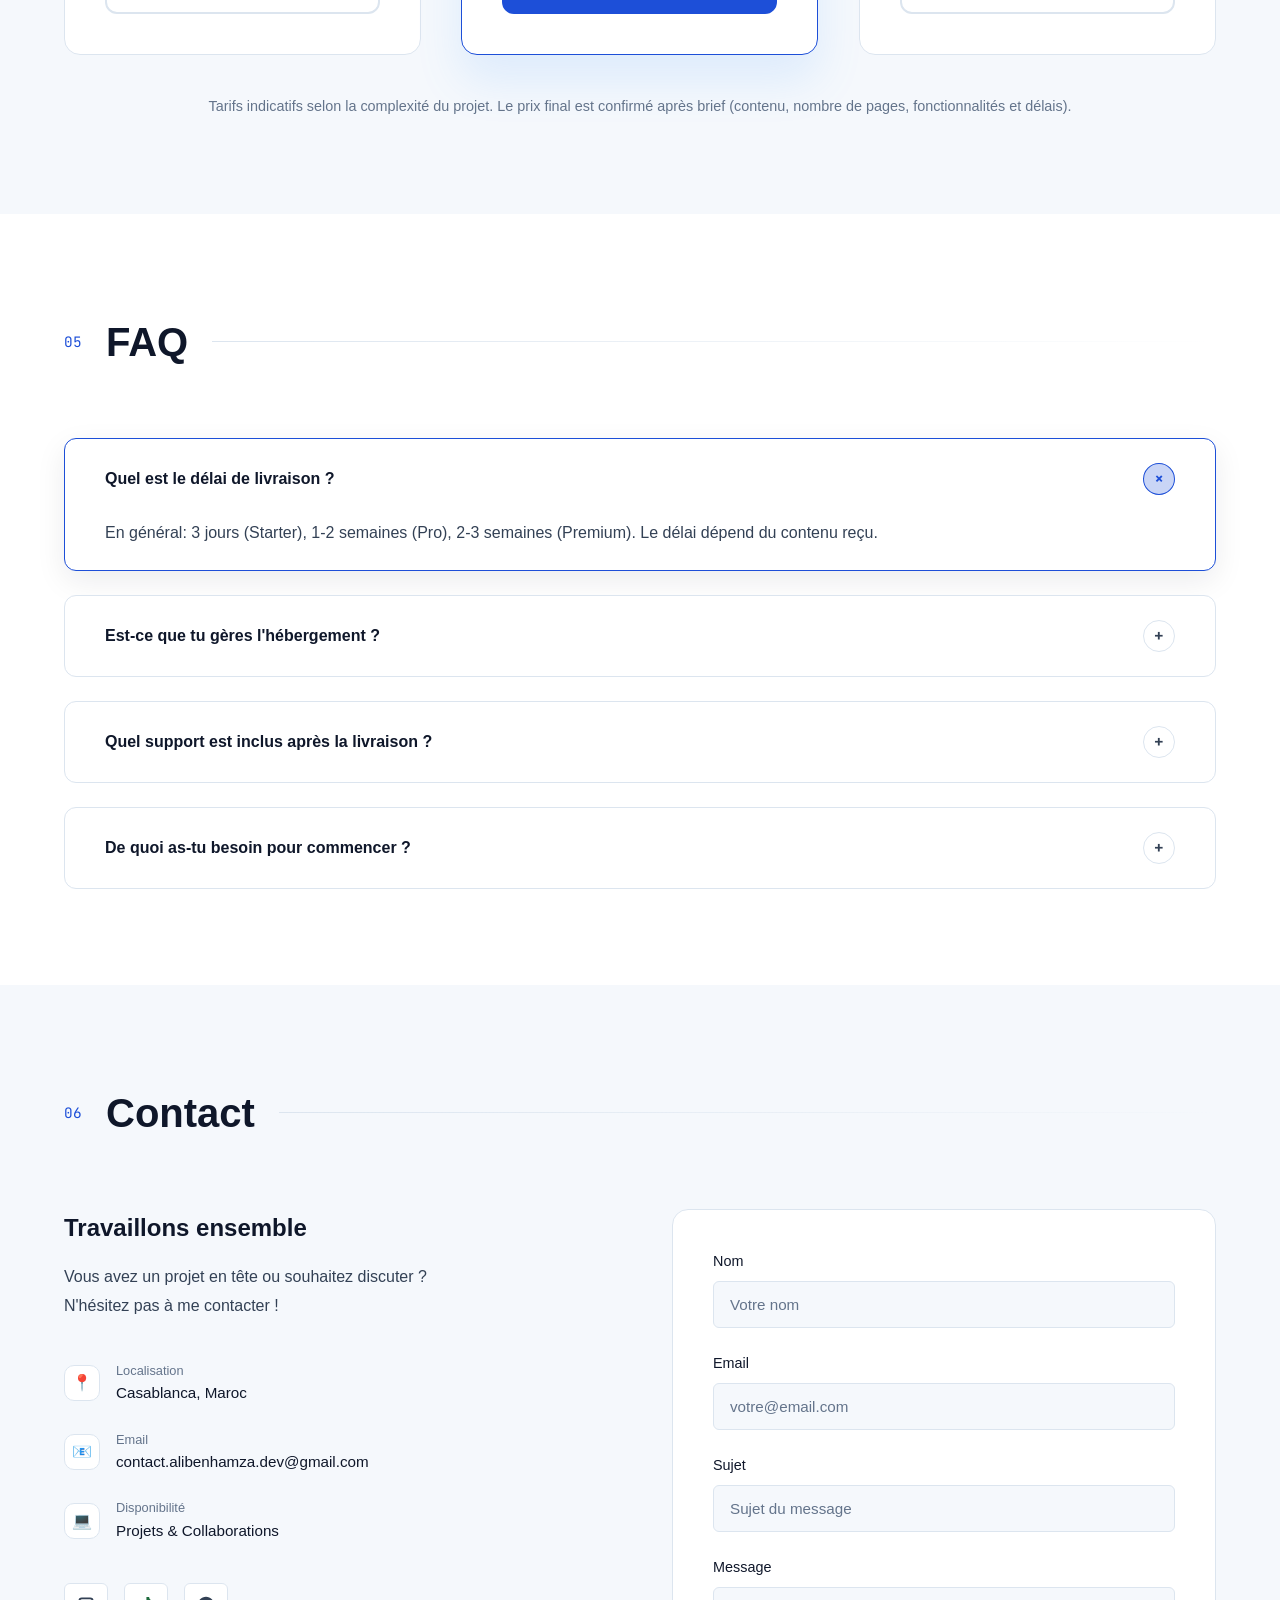
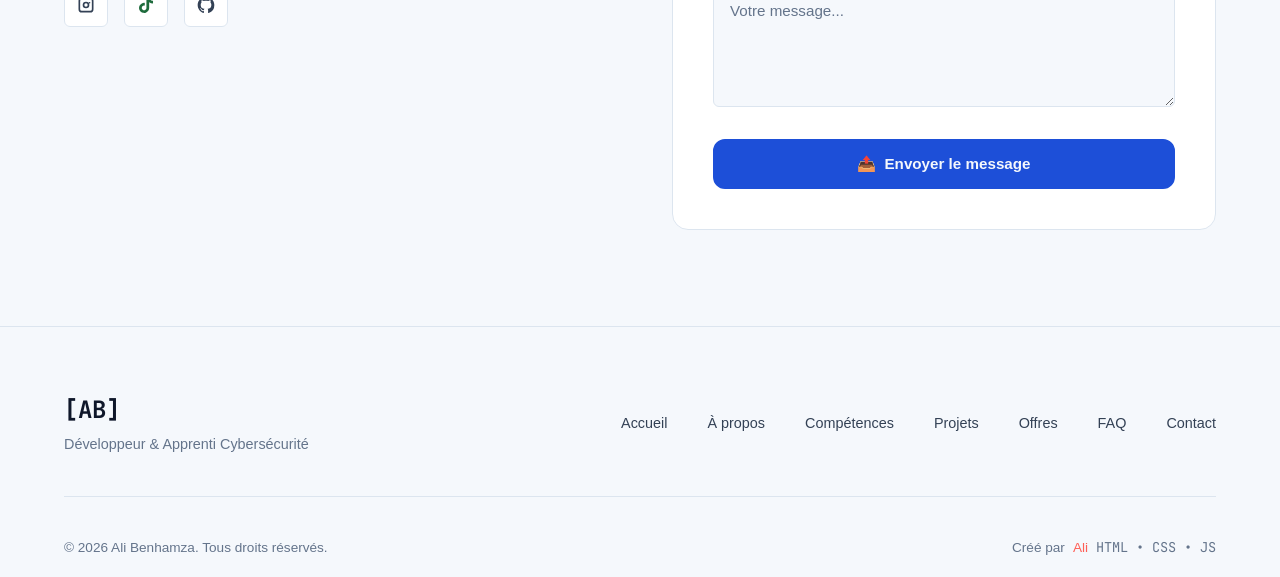
==== commit 36e25202: "major update theme white bug fixes + 5 others" ====
--- a/index.html
+++ b/index.html
@@ -77,7 +77,7 @@
     }
     </script>
 </head>
-<body data-lang="fr">
+<body data-lang="fr" data-theme="dark">
     <!-- ============================================ -->
     <!-- ANIMATION D'INTRODUCTION (2.5 secondes)     -->
     <!-- Affiche [AB] avec effet d'ouverture          -->
@@ -128,6 +128,15 @@
                     <span class="lang-option" data-lang="en">EN</span>
                 </button>
 
+                <button class="theme-toggle" id="theme-toggle" aria-label="Changer le thème" data-i18n-aria="nav.theme_toggle">
+                    <svg class="icon theme-icon theme-icon-moon" aria-hidden="true">
+                        <use href="assets/svg/sprite.svg#icon-moon"></use>
+                    </svg>
+                    <svg class="icon theme-icon theme-icon-sun" aria-hidden="true">
+                        <use href="assets/svg/sprite.svg#icon-sun"></use>
+                    </svg>
+                </button>
+
                 <!-- Bouton menu hamburger (mobile) -->
                 <button class="nav-toggle" id="nav-toggle" aria-label="Menu" data-i18n-aria="nav.menu">
                     <span class="hamburger-line"></span>
@@ -137,6 +146,7 @@
             </div>
         </div>
     </nav>
+     
 
     <!-- ============================================ -->
     <!-- SECTION HERO (Page d'accueil)               -->
@@ -518,7 +528,7 @@
             </div>
 
             <p class="section-intro" data-i18n-html="pricing.lead">
-                Offres claires à partir de <strong>2000 MAD</strong>. Hébergement GitHub Pages inclus et promo lancement pour les 3 premiers clients.
+                Offres claires à partir de <strong>2000 MAD</strong>. Hébergement inclus, design sur mesure et accompagnement de qualité.
             </p>
 
             <div class="pricing-grid">
@@ -594,7 +604,7 @@
             </div>
 
             <p class="pricing-footnote" data-i18n="pricing.footnote">
-                Promo lancement : -15% pour les 3 premiers clients. Pages supplémentaires dès 180 MAD/page. URL en sous-domaine github.io (nom du dépôt).
+                Tarifs indicatifs selon la complexité du projet. Le prix final est confirmé après brief (contenu, nombre de pages, fonctionnalités et délais).
             </p>
         </div>
     </section>
@@ -618,7 +628,7 @@
                     </summary>
                     <div class="faq-answer">
                         <p data-i18n="faq.a1">
-                            En général: 3 jours (Starter), 5-7 jours (Pro), 7-10 jours (Premium), selon le contenu fourni.
+                            En général: 3 jours (Starter), 1-2 semaines (Pro), 2-3 semaines (Premium), selon le contenu fourni.
                         </p>
                     </div>
                 </details>
@@ -711,17 +721,17 @@
                     <div class="social-links">
                         <a href="https://www.instagram.com/Aliben_dev" class="social-link" aria-label="Instagram" target="_blank" rel="noopener noreferrer">
                             <svg class="icon" aria-hidden="true">
-                                <use href="assets/svg/instagram.svg"></use>
+                                <use href="assets/svg/sprite.svg#icon-instagram"></use>
                             </svg>
                         </a>
                         <a href="https://www.tiktok.com/@Aliben_dev" class="social-link" aria-label="TikTok" target="_blank" rel="noopener noreferrer">
                             <svg class="icon" aria-hidden="true">
-                                <use href="assets/svg/tiktok.svg"></use>
+                                <use href="assets/svg/sprite.svg#icon-tiktok"></use>
                             </svg>
                         </a>
                         <a href="https://github.com/alibenhamza331-eng" class="social-link" aria-label="GitHub" target="_blank" rel="noopener noreferrer">
                             <svg class="icon" aria-hidden="true">
-                                <use href="assets/svg/github.svg"></use>
+                                <use href="assets/svg/sprite.svg#icon-github"></use>
                             </svg>
                         </a>
                     </div>
@@ -793,7 +803,7 @@
     <!-- ============================================ -->
     <button id="back-to-top" class="back-to-top" aria-label="Retour en haut" data-i18n-aria="global.back_to_top">
         <svg class="icon" aria-hidden="true">
-            <use href="assets/svg/arrow-up.svg"></use>
+            <use href="assets/svg/sprite.svg#icon-arrow-up"></use>
         </svg>
     </button>
 
--- a/assets/styles.css
+++ b/assets/styles.css
@@ -23,8 +23,23 @@
     --color-text-muted: #6e7681;       /* Gris muet */
     
     /* Typographie */
-    --font-primary: 'Inter', -apple-system, BlinkMacSystemFont, sans-serif;
-    --font-mono: 'JetBrains Mono', 'Fira Code', monospace;
+    --font-primary: 'Sora', 'Segoe UI', sans-serif;
+    --font-mono: 'Space Grotesk', 'JetBrains Mono', monospace;
+
+    /* Surfaces, bordures et ombres */
+    --surface-glass: linear-gradient(180deg, rgba(13, 17, 23, 0.9) 0%, rgba(13, 17, 23, 0.75) 100%);
+    --surface-glass-strong: rgba(13, 17, 23, 0.96);
+    --surface-overlay: rgba(13, 17, 23, 0.9);
+    --border-subtle: rgba(88, 166, 255, 0.08);
+    --shadow-soft: 0 10px 30px rgba(0, 0, 0, 0.25);
+    --shadow-medium: 0 12px 30px rgba(0, 0, 0, 0.28);
+    --shadow-strong: 0 24px 50px rgba(0, 0, 0, 0.35);
+    --hero-glitch: rgba(88, 166, 255, 0.1);
+    --placeholder-start: rgba(22, 27, 34, 0.5);
+    --placeholder-end: rgba(13, 17, 23, 0.25);
+    --tilt-glare: rgba(255, 255, 255, 0.2);
+    --form-success: #2f7832;
+    --form-error: #ff5f56;
     
     /* Espacements */
     --spacing-xs: 0.5rem;
@@ -43,6 +58,33 @@
     --radius-sm: 6px;
     --radius-md: 12px;
     --radius-lg: 16px;
+}
+
+body[data-theme="light"] {
+    --color-bg-primary: #f5f8fc;
+    --color-bg-secondary: #ffffff;
+    --color-bg-tertiary: #dce5ef;
+    --color-bg-card: #ffffff;
+
+    --color-accent-primary: #1d4fd8;
+    --color-accent-secondary: #118a63;
+    --color-accent-glow: rgba(29, 79, 216, 0.24);
+
+    --color-text-primary: #0f172a;
+    --color-text-secondary: #334155;
+    --color-text-muted: #64748b;
+
+    --surface-glass: linear-gradient(180deg, rgba(245, 248, 252, 0.94) 0%, rgba(245, 248, 252, 0.84) 100%);
+    --surface-glass-strong: rgba(245, 248, 252, 0.98);
+    --surface-overlay: rgba(245, 248, 252, 0.94);
+    --border-subtle: rgba(29, 79, 216, 0.16);
+    --shadow-soft: 0 10px 30px rgba(15, 23, 42, 0.08);
+    --shadow-medium: 0 12px 30px rgba(15, 23, 42, 0.1);
+    --shadow-strong: 0 20px 45px rgba(15, 23, 42, 0.12);
+    --hero-glitch: rgba(29, 79, 216, 0.12);
+    --placeholder-start: rgba(29, 79, 216, 0.14);
+    --placeholder-end: rgba(17, 138, 99, 0.12);
+    --tilt-glare: rgba(255, 255, 255, 0.35);
 }
 
 /* Reset et base */
@@ -65,6 +107,11 @@
     overflow-x: hidden;
     -webkit-font-smoothing: antialiased;
     -moz-osx-font-smoothing: grayscale;
+    transition: background-color var(--transition-normal), color var(--transition-normal);
+}
+
+body.menu-open {
+    overflow: hidden;
 }
 
 section {
@@ -173,7 +220,7 @@
     height: 100%;
     background: linear-gradient(
         transparent 0%,
-        rgba(88, 166, 255, 0.1) 50%,
+        var(--hero-glitch) 50%,
         transparent 100%
     );
     animation: glitchScan 0.3s ease 1.5s;
@@ -225,31 +272,33 @@
    ============================================ */
 .navbar {
     position: fixed;
-    top: 0;
-    left: 0;
-    width: 100%;
+    top: 10px;
+    left: 50%;
+    transform: translateX(-50%);
+    width: min(1240px, calc(100% - 1.4rem));
     z-index: 1000;
-    background: linear-gradient(180deg, rgba(13, 17, 23, 0.9) 0%, rgba(13, 17, 23, 0.75) 100%);
+    background: var(--surface-glass);
     backdrop-filter: blur(14px) saturate(140%);
     -webkit-backdrop-filter: blur(14px) saturate(140%);
-    border-bottom: 1px solid rgba(88, 166, 255, 0.08);
-    box-shadow: 0 10px 30px rgba(0, 0, 0, 0.25);
+    border-bottom: 1px solid var(--border-subtle);
+    border-radius: 18px;
+    box-shadow: 0 14px 36px rgba(0, 0, 0, 0.28);
     transition: all var(--transition-normal);
 }
 
 .navbar.scrolled {
-    background: rgba(13, 17, 23, 0.96);
-    box-shadow: 0 12px 30px rgba(0, 0, 0, 0.28);
+    background: var(--surface-glass-strong);
+    box-shadow: 0 16px 42px rgba(0, 0, 0, 0.32);
 }
 
 .nav-container {
     display: flex;
     align-items: center;
     justify-content: space-between;
-    height: 70px;
+    height: 72px;
     max-width: 1200px;
     margin: 0 auto;
-    padding: 0 var(--spacing-md);
+    padding: 0 1rem;
 }
 
 .nav-right {
@@ -273,7 +322,7 @@
 
 .nav-menu {
     display: flex;
-    gap: var(--spacing-lg);
+    gap: 0.2rem;
 }
 
 .nav-link {
@@ -281,50 +330,60 @@
     font-weight: 500;
     color: var(--color-text-secondary);
     position: relative;
-    padding: 0.5rem 0;
-    transition: color var(--transition-fast);
+    padding: 0.42rem 0.82rem;
+    border-radius: 999px;
+    border: 1px solid transparent;
+    transition: color var(--transition-fast), background var(--transition-fast), border-color var(--transition-fast);
 }
 
 .nav-link::after {
-    content: '';
-    position: absolute;
-    bottom: 0;
-    left: 0;
-    width: 0;
-    height: 2px;
-    background: var(--color-accent-primary);
-    transition: width var(--transition-normal);
+    display: none;
 }
 
 .nav-link:hover,
 .nav-link.active {
     color: var(--color-text-primary);
-}
-
-.nav-link:hover::after,
-.nav-link.active::after {
-    width: 100%;
+    background: var(--color-accent-glow);
+    border-color: var(--border-subtle);
 }
 
 /* Menu hamburger - Mobile */
 .nav-toggle {
     display: none;
     flex-direction: column;
-    gap: 5px;
-    background: none;
-    border: none;
+    align-items: center;
+    justify-content: center;
+    gap: 4px;
+    width: 42px;
+    height: 42px;
+    background: linear-gradient(150deg, var(--color-bg-tertiary), var(--color-bg-secondary));
+    border: 1px solid var(--border-subtle);
     cursor: pointer;
-    padding: 7px;
-    border-radius: var(--radius-md);
-    transition: background var(--transition-fast);
+    padding: 0;
+    border-radius: 12px;
+    transition: transform var(--transition-fast), border-color var(--transition-fast), box-shadow var(--transition-fast);
 }
 
 .hamburger-line {
-    width: 22px;
-    height: 2.5px;
+    width: 20px;
+    height: 2px;
     background: var(--color-text-primary);
     border-radius: 999px;
-    transition: all var(--transition-fast);
+    transform-origin: center;
+    transition: transform var(--transition-fast), opacity var(--transition-fast), width var(--transition-fast), background var(--transition-fast);
+}
+
+.hamburger-line:nth-child(2) {
+    width: 14px;
+}
+
+.nav-toggle:hover {
+    border-color: var(--color-accent-primary);
+    box-shadow: var(--shadow-soft);
+}
+
+.nav-toggle:hover .hamburger-line:nth-child(2) {
+    width: 20px;
 }
 
 /* Toggle langue */
@@ -352,10 +411,47 @@
     transition: color var(--transition-fast);
 }
 
-body[data-lang=\"fr\"] .lang-option[data-lang=\"fr\"],
-body[data-lang=\"en\"] .lang-option[data-lang=\"en\"] {
+body[data-lang="fr"] .lang-option[data-lang="fr"],
+body[data-lang="en"] .lang-option[data-lang="en"] {
     color: var(--color-accent-primary);
     font-weight: 600;
+}
+
+.theme-toggle {
+    width: 38px;
+    height: 38px;
+    display: inline-flex;
+    align-items: center;
+    justify-content: center;
+    background: var(--color-bg-secondary);
+    border: 1px solid var(--color-bg-tertiary);
+    border-radius: 999px;
+    color: var(--color-text-secondary);
+    cursor: pointer;
+    transition: all var(--transition-fast);
+}
+
+.theme-toggle:hover {
+    border-color: var(--color-accent-primary);
+    color: var(--color-accent-primary);
+    transform: translateY(-1px);
+}
+
+.theme-icon {
+    width: 18px;
+    height: 18px;
+}
+
+.theme-icon-sun {
+    display: none;
+}
+
+body[data-theme="light"] .theme-icon-moon {
+    display: none;
+}
+
+body[data-theme="light"] .theme-icon-sun {
+    display: block;
 }
 
 /* ============================================
@@ -391,7 +487,7 @@
 .hero-content {
     text-align: center;
     z-index: 1;
-    max-width: 800px;
+    max-width: 860px;
 }
 
 .hero-greeting {
@@ -463,6 +559,7 @@
     gap: var(--spacing-md);
     justify-content: center;
     flex-wrap: wrap;
+    margin-bottom: var(--spacing-md);
 }
 
 /* Boutons */
@@ -481,7 +578,14 @@
 }
 
 .btn-icon {
-    font-family: var(--font-mono);
+    display: inline-flex;
+    align-items: center;
+    justify-content: center;
+}
+
+.btn-icon .icon {
+    width: 16px;
+    height: 16px;
 }
 
 .btn-primary {
@@ -510,6 +614,42 @@
 .btn-full {
     width: 100%;
     justify-content: center;
+}
+
+.hero-palette {
+    margin: 0 auto;
+    width: min(700px, 100%);
+    display: grid;
+    grid-template-columns: auto 1fr;
+    align-items: center;
+    gap: var(--spacing-md);
+    padding: var(--spacing-sm);
+    border: 1px solid var(--color-bg-tertiary);
+    border-radius: var(--radius-lg);
+    background: linear-gradient(135deg, var(--color-bg-secondary), var(--color-bg-card));
+    box-shadow: var(--shadow-soft);
+}
+
+.hero-palette-svg {
+    width: 84px;
+    height: 84px;
+    object-fit: contain;
+}
+
+.hero-palette-text {
+    text-align: left;
+}
+
+.hero-palette-title {
+    font-size: 0.95rem;
+    font-weight: 700;
+    color: var(--color-text-primary);
+}
+
+.hero-palette-note {
+    margin-top: 0.25rem;
+    color: var(--color-text-secondary);
+    font-size: 0.85rem;
 }
 
 /* Scroll indicator */
@@ -672,21 +812,25 @@
     display: grid;
     grid-template-columns: repeat(2, 1fr);
     gap: var(--spacing-md);
+    perspective: 1200px;
 }
 
 .stat-card {
+    position: relative;
     background: var(--color-bg-card);
     border: 1px solid var(--color-bg-tertiary);
     border-radius: var(--radius-md);
     padding: var(--spacing-lg);
     text-align: center;
-    transition: all var(--transition-normal);
+    transform: translateY(var(--lift-y, 0)) rotateX(var(--tilt-x, 0deg)) rotateY(var(--tilt-y, 0deg));
+    transform-style: preserve-3d;
+    transition: border-color var(--transition-normal), box-shadow var(--transition-normal), transform var(--transition-normal);
 }
 
 .stat-card:hover {
+    --lift-y: -4px;
     border-color: var(--color-accent-primary);
-    transform: translateY(-4px);
-    box-shadow: 0 10px 30px rgba(0, 0, 0, 0.3);
+    box-shadow: var(--shadow-soft);
 }
 
 .stat-number {
@@ -716,18 +860,24 @@
     display: grid;
     grid-template-columns: repeat(2, 1fr);
     gap: var(--spacing-xl);
+    perspective: 1200px;
 }
 
 .skill-category {
+    position: relative;
     background: var(--color-bg-secondary);
     border: 1px solid var(--color-bg-tertiary);
     border-radius: var(--radius-lg);
     padding: var(--spacing-lg);
-    transition: all var(--transition-normal);
+    transform: translateY(var(--lift-y, 0)) rotateX(var(--tilt-x, 0deg)) rotateY(var(--tilt-y, 0deg));
+    transform-style: preserve-3d;
+    transition: border-color var(--transition-normal), box-shadow var(--transition-normal), transform var(--transition-normal);
 }
 
 .skill-category:hover {
+    --lift-y: -4px;
     border-color: var(--color-accent-primary);
+    box-shadow: var(--shadow-soft);
 }
 
 .category-title {
@@ -741,8 +891,17 @@
 }
 
 .category-icon {
-    font-family: var(--font-mono);
-    color: var(--color-accent-primary);
+    width: 24px;
+    height: 24px;
+    display: inline-flex;
+    align-items: center;
+    justify-content: center;
+    color: var(--color-accent-primary);
+}
+
+.category-icon .icon {
+    width: 20px;
+    height: 20px;
 }
 
 /* Barres de compétences */
@@ -810,14 +969,24 @@
 }
 
 .tool-icon {
-    font-family: var(--font-mono);
-    font-size: 1.25rem;
-    font-weight: 700;
+    width: 34px;
+    height: 34px;
+    display: inline-flex;
+    align-items: center;
+    justify-content: center;
+    border-radius: 10px;
+    background: rgba(88, 166, 255, 0.1);
     color: var(--color-accent-primary);
 }
 
 .tool-item:hover .tool-icon {
     color: var(--color-bg-primary);
+    background: rgba(0, 0, 0, 0.12);
+}
+
+.tool-icon .icon {
+    width: 18px;
+    height: 18px;
 }
 
 .tool-name {
@@ -825,6 +994,66 @@
     color: var(--color-text-secondary);
     text-align: center;
 }
+
+/* Palette de couleur (SVG peinture) */
+.paint-palette-card {
+    margin-top: var(--spacing-lg);
+    position: relative;
+    background: linear-gradient(120deg, var(--color-bg-card), var(--color-bg-secondary));
+    border: 1px solid var(--color-bg-tertiary);
+    border-radius: var(--radius-lg);
+    padding: var(--spacing-md);
+    display: grid;
+    grid-template-columns: auto 1fr;
+    gap: var(--spacing-md);
+    align-items: center;
+    transform: translateY(var(--lift-y, 0)) rotateX(var(--tilt-x, 0deg)) rotateY(var(--tilt-y, 0deg));
+    transform-style: preserve-3d;
+    transition: border-color var(--transition-normal), box-shadow var(--transition-normal), transform var(--transition-normal);
+}
+
+.paint-palette-card:hover {
+    --lift-y: -4px;
+    border-color: var(--color-accent-primary);
+    box-shadow: var(--shadow-soft);
+}
+
+.paint-palette-visual img {
+    width: 130px;
+    height: auto;
+}
+
+.paint-palette-title {
+    font-size: 1.05rem;
+    margin-bottom: 0.45rem;
+}
+
+.paint-palette-description {
+    color: var(--color-text-secondary);
+    font-size: 0.9rem;
+    line-height: 1.7;
+}
+
+.paint-swatch-list {
+    margin-top: 0.9rem;
+    display: flex;
+    gap: 0.55rem;
+    flex-wrap: wrap;
+}
+
+.paint-swatch {
+    width: 26px;
+    height: 26px;
+    border-radius: 50%;
+    border: 2px solid rgba(255, 255, 255, 0.22);
+    box-shadow: inset 0 2px 3px rgba(255, 255, 255, 0.25);
+}
+
+.swatch-accent { background: var(--color-accent-primary); }
+.swatch-secondary { background: var(--color-accent-secondary); }
+.swatch-tertiary { background: var(--color-bg-tertiary); }
+.swatch-surface { background: var(--color-bg-card); }
+.swatch-base { background: var(--color-bg-primary); }
 
 /* ============================================
    SECTION PROJETS
@@ -835,28 +1064,36 @@
 
 .projects-grid {
     display: grid;
-    grid-template-columns: repeat(2, 1fr);
+    grid-template-columns: repeat(auto-fit, minmax(min(100%, 320px), 1fr));
     gap: var(--spacing-lg);
+    perspective: 1200px;
+    align-items: stretch;
 }
 
 .project-card {
+    position: relative;
+    display: flex;
+    flex-direction: column;
     background: var(--color-bg-card);
     border: 1px solid var(--color-bg-tertiary);
     border-radius: var(--radius-lg);
     overflow: hidden;
-    transition: all var(--transition-normal);
+    transform: translateY(var(--lift-y, 0)) rotateX(var(--tilt-x, 0deg)) rotateY(var(--tilt-y, 0deg));
+    transform-style: preserve-3d;
+    transition: border-color var(--transition-normal), box-shadow var(--transition-normal), transform var(--transition-normal);
 }
 
 .project-card:hover {
-    transform: translateY(-8px);
+    --lift-y: -8px;
     border-color: var(--color-accent-primary);
-    box-shadow: 0 20px 40px rgba(0, 0, 0, 0.4);
+    box-shadow: var(--shadow-strong);
 }
 
 .project-image {
     position: relative;
     aspect-ratio: 16/10;
     overflow: hidden;
+    min-height: 200px;
 }
 
 .project-iframe {
@@ -864,6 +1101,7 @@
     inset: 0;
     width: 100%;
     height: 100%;
+    display: block;
     border: 0;
     background: var(--color-bg-primary);
 }
@@ -872,23 +1110,59 @@
     width: 100%;
     height: 100%;
     display: flex;
+    padding: var(--spacing-md);
+    flex-direction: column;
+    gap: 0.6rem;
     align-items: center;
     justify-content: center;
     background: linear-gradient(135deg, var(--color-bg-tertiary), var(--color-bg-primary));
+}
+
+.project-placeholder-live {
+    background:
+        radial-gradient(circle at 25% 25%, var(--placeholder-start) 0%, transparent 45%),
+        radial-gradient(circle at 75% 70%, var(--placeholder-end) 0%, transparent 48%),
+        linear-gradient(135deg, var(--color-bg-tertiary), var(--color-bg-primary));
 }
 
 .project-placeholder-overlay {
     position: absolute;
     inset: 0;
+    display: flex;
+    align-items: center;
+    justify-content: center;
     pointer-events: none;
-    background: linear-gradient(135deg, rgba(22, 27, 34, 0.5), rgba(13, 17, 23, 0.25));
+    background: linear-gradient(140deg, rgba(22, 27, 34, 0.2), rgba(13, 17, 23, 0.55));
+}
+
+body[data-theme="light"] .project-placeholder-overlay {
+    background: linear-gradient(140deg, rgba(245, 248, 252, 0.18), rgba(15, 23, 42, 0.22));
 }
 
 .placeholder-icon {
-    font-family: var(--font-mono);
-    font-size: 3rem;
-    color: var(--color-accent-primary);
-    opacity: 0.5;
+    width: 68px;
+    height: 68px;
+    border-radius: 16px;
+    display: inline-flex;
+    align-items: center;
+    justify-content: center;
+    background: rgba(88, 166, 255, 0.12);
+    color: var(--color-accent-primary);
+}
+
+.placeholder-icon .icon {
+    width: 34px;
+    height: 34px;
+}
+
+.project-placeholder-label {
+    max-width: 90%;
+    text-align: center;
+    overflow-wrap: anywhere;
+    font-size: 0.82rem;
+    font-weight: 600;
+    color: var(--color-text-secondary);
+    letter-spacing: 0.02em;
 }
 
 .project-overlay {
@@ -897,7 +1171,7 @@
     left: 0;
     width: 100%;
     height: 100%;
-    background: rgba(13, 17, 23, 0.9);
+    background: var(--surface-overlay);
     display: flex;
     align-items: center;
     justify-content: center;
@@ -911,6 +1185,8 @@
 
 .project-links {
     display: flex;
+    flex-wrap: wrap;
+    justify-content: center;
     gap: var(--spacing-md);
 }
 
@@ -939,21 +1215,28 @@
 }
 
 .project-content {
+    display: flex;
+    flex-direction: column;
+    flex: 1;
     padding: var(--spacing-md);
 }
 
 .project-title {
-    font-size: 1.1rem;
+    font-size: clamp(1rem, 2.6vw, 1.1rem);
     font-weight: 600;
     margin-bottom: 0.5rem;
     color: var(--color-text-primary);
+    line-height: 1.35;
+    overflow-wrap: anywhere;
 }
 
 .project-description {
-    font-size: 0.9rem;
+    font-size: clamp(0.86rem, 2.3vw, 0.92rem);
     color: var(--color-text-secondary);
     margin-bottom: var(--spacing-md);
     line-height: 1.5;
+    overflow-wrap: anywhere;
+    flex: 1;
 }
 
 .project-tags {
@@ -964,11 +1247,27 @@
 
 .tag {
     font-family: var(--font-mono);
-    font-size: 0.75rem;
+    font-size: clamp(0.7rem, 2vw, 0.75rem);
     padding: 0.25rem 0.75rem;
     background: var(--color-bg-tertiary);
     color: var(--color-accent-primary);
     border-radius: 20px;
+    max-width: 100%;
+    overflow-wrap: anywhere;
+}
+
+@media (hover: none), (pointer: coarse) {
+    .project-overlay {
+        opacity: 1;
+        align-items: flex-end;
+        padding: var(--spacing-sm);
+        background: linear-gradient(to top, var(--surface-overlay) 0%, transparent 70%);
+    }
+
+    .project-link {
+        width: 44px;
+        height: 44px;
+    }
 }
 
 .projects-more {
@@ -1000,6 +1299,7 @@
     display: grid;
     grid-template-columns: repeat(3, 1fr);
     gap: var(--spacing-lg);
+    perspective: 1200px;
 }
 
 .plan-card {
@@ -1011,13 +1311,15 @@
     display: flex;
     flex-direction: column;
     gap: var(--spacing-md);
-    transition: all var(--transition-normal);
+    transform: translateY(var(--lift-y, 0)) rotateX(var(--tilt-x, 0deg)) rotateY(var(--tilt-y, 0deg));
+    transform-style: preserve-3d;
+    transition: border-color var(--transition-normal), box-shadow var(--transition-normal), transform var(--transition-normal);
 }
 
 .plan-card:hover {
-    transform: translateY(-6px);
+    --lift-y: -6px;
     border-color: var(--color-accent-primary);
-    box-shadow: 0 20px 40px rgba(0, 0, 0, 0.35);
+    box-shadow: var(--shadow-strong);
 }
 
 .plan-card.featured {
@@ -1138,7 +1440,7 @@
 
 .faq-item[open] {
     border-color: var(--color-accent-primary);
-    box-shadow: 0 12px 30px rgba(0, 0, 0, 0.35);
+    box-shadow: var(--shadow-soft);
 }
 
 .faq-question {
@@ -1187,7 +1489,7 @@
     transform: rotate(45deg);
     border-color: var(--color-accent-primary);
     color: var(--color-accent-primary);
-    background: rgba(88, 166, 255, 0.08);
+    background: var(--color-accent-glow);
 }
 
 .faq-answer {
@@ -1235,7 +1537,20 @@
 }
 
 .contact-icon {
-    font-size: 1.25rem;
+    width: 36px;
+    height: 36px;
+    display: inline-flex;
+    align-items: center;
+    justify-content: center;
+    border-radius: 10px;
+    border: 1px solid var(--color-bg-tertiary);
+    background: var(--color-bg-secondary);
+    color: var(--color-accent-primary);
+}
+
+.contact-icon .icon {
+    width: 18px;
+    height: 18px;
 }
 
 .contact-detail {
@@ -1493,68 +1808,77 @@
     /* Navigation mobile */
     .nav-toggle {
         display: flex;
-        background: rgba(33, 38, 45, 0.6);
-        border: 1px solid rgba(88, 166, 255, 0.15);
     }
     
     .nav-menu {
         position: fixed;
-        top: 64px;
-        left: 0;
-        width: calc(100% - 2 * var(--spacing-md));
+        top: 84px;
+        left: 50%;
+        width: min(560px, calc(100% - 1rem));
         flex-direction: column;
-        align-items: center;
-        gap: 0;
-        background: rgba(13, 17, 23, 0.92);
+        align-items: stretch;
+        gap: 0.35rem;
+        background: var(--surface-glass-strong);
         backdrop-filter: blur(18px) saturate(150%);
-        margin: 0 var(--spacing-md);
-        padding: var(--spacing-md) 0;
-        border: 1px solid rgba(88, 166, 255, 0.12);
-        border-radius: var(--radius-lg);
-        box-shadow: 0 24px 50px rgba(0, 0, 0, 0.35);
-        transform: translateY(-100%);
+        margin: 0;
+        padding: 0.6rem;
+        border: 1px solid var(--border-subtle);
+        border-radius: 16px;
+        box-shadow: var(--shadow-strong);
+        transform: translate(-50%, -16px) scale(0.98);
         opacity: 0;
         visibility: hidden;
         transition: all var(--transition-normal);
     }
     
     .nav-menu.active {
-        transform: translateY(0);
+        transform: translate(-50%, 0) scale(1);
         opacity: 1;
         visibility: visible;
     }
+
+    .nav-menu li {
+        width: 100%;
+    }
     
     .nav-link {
-        padding: var(--spacing-sm) 0;
+        padding: 0.78rem 0.95rem;
         width: 100%;
-        text-align: center;
-        letter-spacing: 0.2px;
+        text-align: left;
+        letter-spacing: 0.1px;
+        border-radius: 12px;
     }
 
     .nav-menu li + li {
-        border-top: 1px solid rgba(255, 255, 255, 0.06);
+        border-top: 0;
     }
 
     .nav-right {
-        gap: var(--spacing-sm);
+        gap: 0.55rem;
     }
 
     .lang-toggle {
         padding: 0.35rem 0.6rem;
         font-size: 0.75rem;
     }
+
+    .theme-toggle {
+        width: 34px;
+        height: 34px;
+    }
     
     /* Animation hamburger */
     .nav-toggle.active .hamburger-line:nth-child(1) {
-        transform: rotate(45deg) translate(5px, 5px);
+        transform: translateY(6px) rotate(45deg);
     }
     
     .nav-toggle.active .hamburger-line:nth-child(2) {
         opacity: 0;
+        transform: scaleX(0);
     }
     
     .nav-toggle.active .hamburger-line:nth-child(3) {
-        transform: rotate(-45deg) translate(7px, -6px);
+        transform: translateY(-6px) rotate(-45deg);
     }
     
     /* Hero mobile */
@@ -1562,6 +1886,15 @@
         flex-direction: column;
         width: 100%;
     }
+
+    .hero-palette {
+        grid-template-columns: 1fr;
+        text-align: center;
+    }
+
+    .hero-palette-text {
+        text-align: center;
+    }
     
     .btn {
         width: 100%;
@@ -1586,8 +1919,35 @@
         grid-template-columns: 1fr;
     }
 
+    .project-image {
+        min-height: 180px;
+    }
+
+    .placeholder-icon {
+        width: 56px;
+        height: 56px;
+    }
+
+    .placeholder-icon .icon {
+        width: 28px;
+        height: 28px;
+    }
+
+    .project-content {
+        padding: var(--spacing-sm);
+    }
+
     .pricing-grid {
         grid-template-columns: 1fr;
+    }
+
+    .paint-palette-card {
+        grid-template-columns: 1fr;
+        text-align: center;
+    }
+
+    .paint-swatch-list {
+        justify-content: center;
     }
     
     /* Footer mobile */
@@ -1612,6 +1972,35 @@
 /* ============================================
    ANIMATIONS SUPPLÉMENTAIRES
    ============================================ */
+
+/* Effet 3D subtil sur les cartes */
+.tilt-card {
+    position: relative;
+    will-change: transform;
+}
+
+.tilt-card::before {
+    content: '';
+    position: absolute;
+    inset: 0;
+    border-radius: inherit;
+    pointer-events: none;
+    background: radial-gradient(circle at var(--glare-x, 50%) var(--glare-y, 0%), var(--tilt-glare), transparent 45%);
+    opacity: 0;
+    transition: opacity var(--transition-fast);
+}
+
+.tilt-card.is-tilting::before {
+    opacity: 1;
+}
+
+@keyframes spinIcon {
+    to { transform: rotate(360deg); }
+}
+
+#submit-btn.is-loading .btn-icon .icon {
+    animation: spinIcon 0.9s linear infinite;
+}
 
 /* Fade in au scroll */
 .fade-in {
@@ -1669,6 +2058,14 @@
         animation-iteration-count: 1 !important;
         transition-duration: 0.01ms !important;
     }
+
+    .tilt-card {
+        transform: none !important;
+    }
+
+    .tilt-card::before {
+        display: none;
+    }
     
     .intro-overlay {
         display: none;
